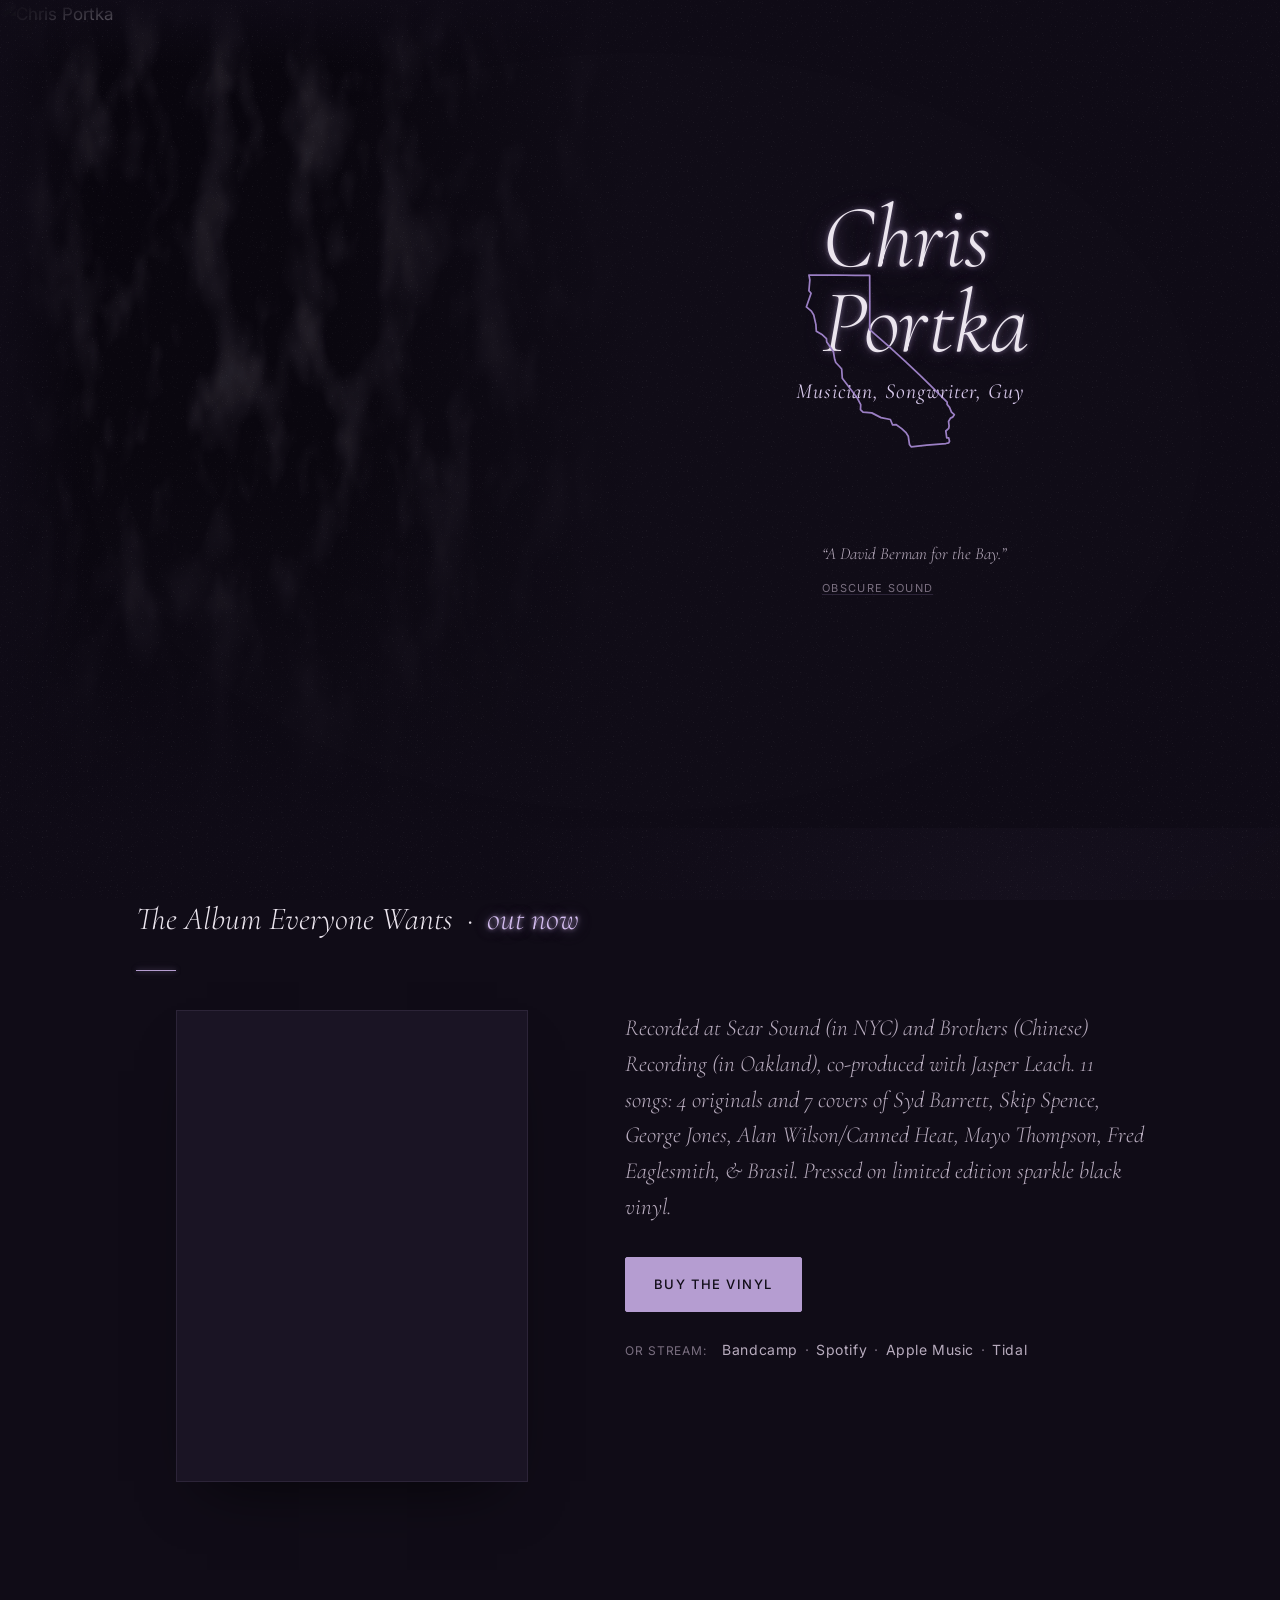
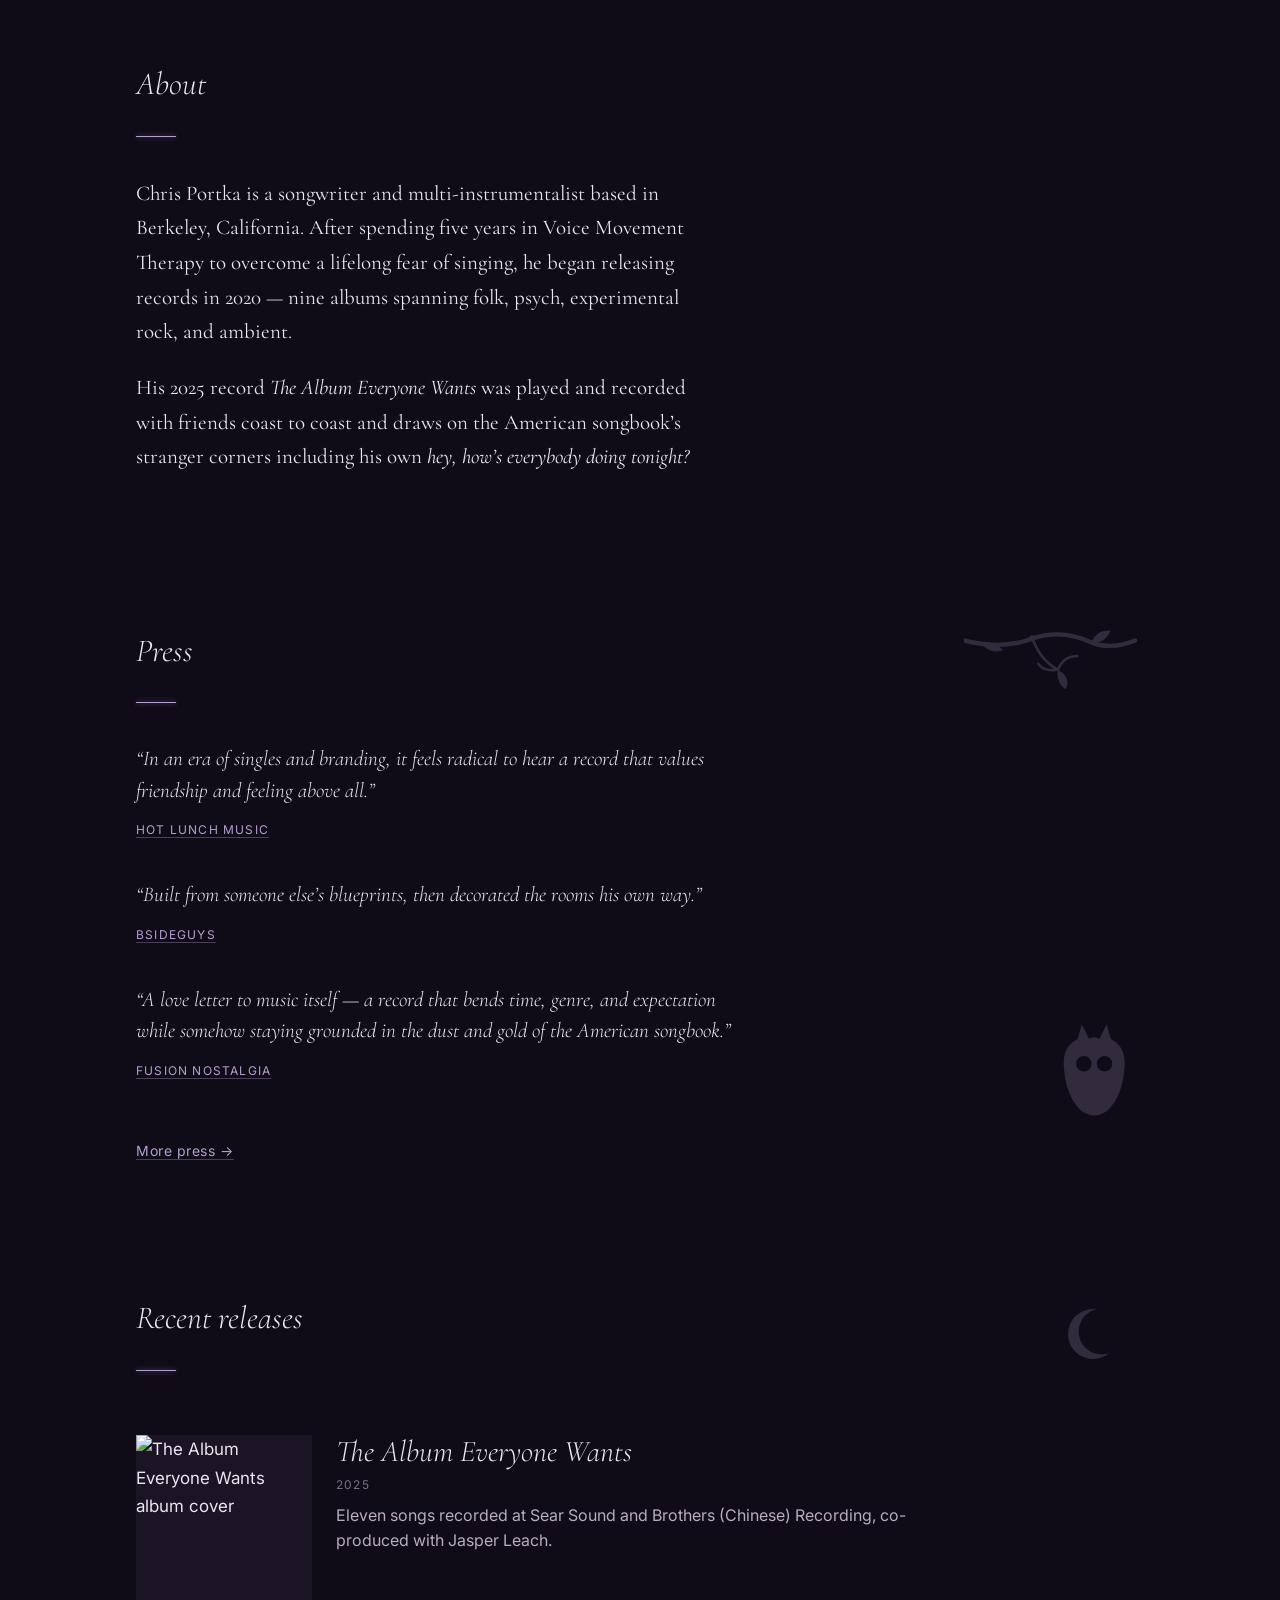
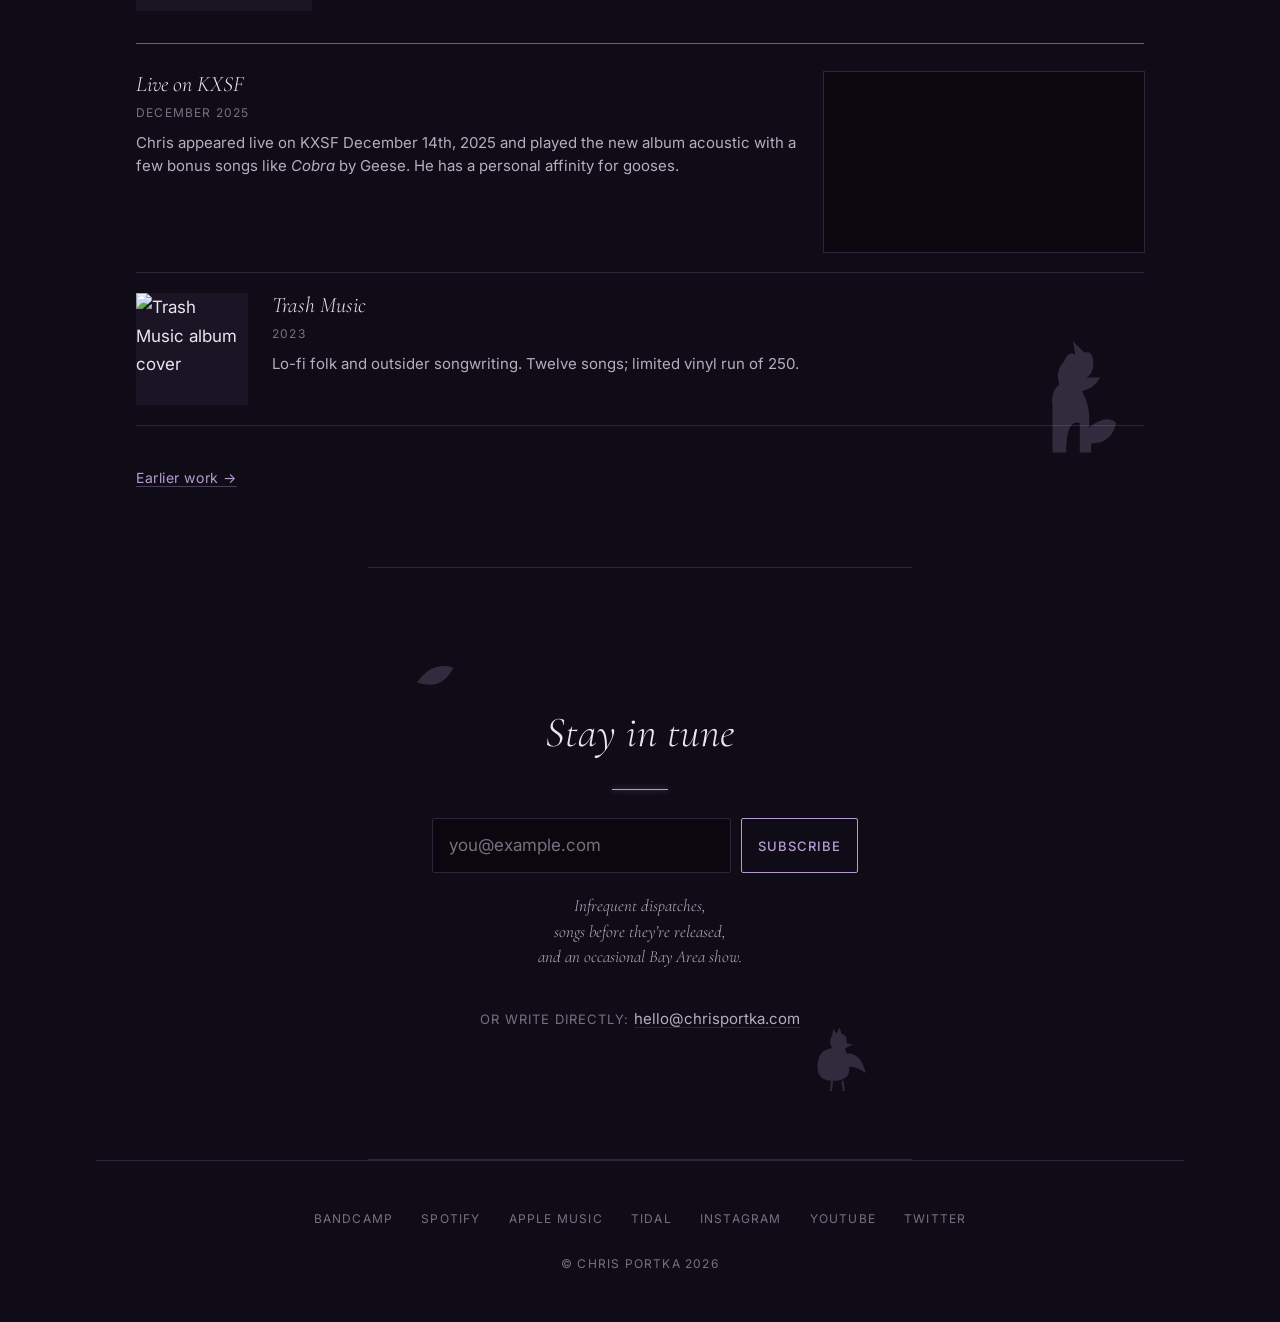
==== index.html @ eb604f5e "Tune the Lynch/lore touches (1.2.1) Per feedback: - Red Room wink recolored crimson -> purple/black " ====
<!doctype html>
<html lang="en">
<head>
  <meta charset="utf-8">
  <meta name="viewport" content="width=device-width, initial-scale=1">
  <title>Chris Portka — Bay Area songwriter</title>
  <meta name="description" content="Songs from Berkeley, California. New album The Album Everyone Wants out now on vinyl and streaming.">
  <meta name="theme-color" content="#100c17">
  <link rel="canonical" href="https://chrisportka.com/">

  <meta property="og:type" content="profile">
  <meta property="og:title" content="Chris Portka — Bay Area songwriter">
  <meta property="og:description" content="Songwriter and multi-instrumentalist based in Berkeley, California. Latest album: The Album Everyone Wants (2025).">
  <meta property="og:url" content="https://chrisportka.com/">
  <meta property="og:image" content="https://chrisportka.com/assets/og-image.jpg">
  <meta property="og:image:width" content="1200">
  <meta property="og:image:height" content="630">
  <meta property="og:image:alt" content="Portrait of Chris Portka">
  <meta property="og:site_name" content="Chris Portka">
  <meta property="profile:first_name" content="Chris">
  <meta property="profile:last_name" content="Portka">

  <meta name="twitter:card" content="summary_large_image">
  <meta name="twitter:title" content="Chris Portka — Bay Area songwriter">
  <meta name="twitter:description" content="Songwriter and multi-instrumentalist based in Berkeley, California. Latest album: The Album Everyone Wants (2025).">
  <meta name="twitter:image" content="https://chrisportka.com/assets/og-image.jpg">
  <meta name="twitter:image:alt" content="Portrait of Chris Portka">
  <meta name="twitter:site" content="@chrisportka">
  <meta name="twitter:creator" content="@chrisportka">

  <link rel="icon" type="image/svg+xml" href="/assets/favicon.svg">
  <link rel="icon" type="image/png" sizes="48x48" href="/favicon-48.png">
  <link rel="icon" type="image/png" sizes="192x192" href="/icon-192.png">
  <link rel="apple-touch-icon" sizes="180x180" href="/apple-touch-icon.png">
  <link rel="manifest" href="/site.webmanifest">

  <link rel="preconnect" href="https://fonts.googleapis.com">
  <link rel="preconnect" href="https://fonts.gstatic.com" crossorigin>
  <link href="https://fonts.googleapis.com/css2?family=Cormorant+Garamond:ital,wght@0,300;0,400;0,500;1,300;1,400;1,500&family=Inter:wght@400;500&display=swap" rel="stylesheet">

  <link rel="stylesheet" href="/assets/style.css">

  <script type="application/ld+json">
  {
    "@context": "https://schema.org",
    "@graph": [
      {
        "@type": ["Person", "MusicGroup"],
        "@id": "https://chrisportka.com/#person",
        "name": "Chris Portka",
        "url": "https://chrisportka.com",
        "image": "https://chrisportka.com/assets/portrait-hero.jpg",
        "description": "Bay Area songwriter and multi-instrumentalist. Folk, psych, experimental rock, and ambient.",
        "jobTitle": "Songwriter",
        "address": {
          "@type": "PostalAddress",
          "addressLocality": "Berkeley",
          "addressRegion": "CA",
          "addressCountry": "US"
        },
        "email": "hello@chrisportka.com",
        "sameAs": [
          "https://cportka.bandcamp.com",
          "https://open.spotify.com/artist/43at57fnGGql0yMxsOt9CS",
          "https://music.apple.com/us/artist/chris-portka/1528866398",
          "https://tidal.com/browse/artist/21030421",
          "https://www.instagram.com/chrisportka",
          "https://www.youtube.com/@chrisportka",
          "https://twitter.com/chrisportka"
        ],
        "genre": ["Folk", "Psychedelic Rock", "Experimental Rock", "Ambient"]
      },
      {
        "@type": "MusicAlbum",
        "@id": "https://chrisportka.com/releases/the-album-everyone-wants#album",
        "name": "The Album Everyone Wants",
        "url": "https://chrisportka.com/releases/the-album-everyone-wants",
        "image": "https://chrisportka.com/assets/albums/small-album-ew-cover.jpg",
        "byArtist": { "@id": "https://chrisportka.com/#person" },
        "datePublished": "2025-09-24",
        "numTracks": 11,
        "recordingLocation": ["Sear Sound, New York, NY", "Brothers (Chinese) Recording, Oakland, CA"],
        "producer": [
          { "@type": "Person", "name": "Chris Portka" },
          { "@type": "Person", "name": "Jasper Leach" }
        ],
        "albumProductionType": "https://schema.org/StudioAlbum",
        "albumReleaseType": "https://schema.org/AlbumRelease",
        "track": [
          {"@type":"MusicRecording","@id":"https://cportka.bandcamp.com/track/she-looks-so-good-tonight#track","name":"She Looks So Good Tonight","url":"https://cportka.bandcamp.com/track/she-looks-so-good-tonight","duration":"PT3M36S","byArtist":{"@id":"https://chrisportka.com/#person"},"inAlbum":{"@id":"https://chrisportka.com/releases/the-album-everyone-wants#album"},"position":1},
          {"@type":"MusicRecording","@id":"https://cportka.bandcamp.com/track/fun-in-the-summer#track","name":"Fun in the Summer","url":"https://cportka.bandcamp.com/track/fun-in-the-summer","duration":"PT3M01S","byArtist":{"@id":"https://chrisportka.com/#person"},"inAlbum":{"@id":"https://chrisportka.com/releases/the-album-everyone-wants#album"},"position":2},
          {"@type":"MusicRecording","@id":"https://cportka.bandcamp.com/track/it-is-obvious#track","name":"It Is Obvious","url":"https://cportka.bandcamp.com/track/it-is-obvious","duration":"PT2M42S","byArtist":{"@id":"https://chrisportka.com/#person"},"inAlbum":{"@id":"https://chrisportka.com/releases/the-album-everyone-wants#album"},"position":3,"creditedTo":{"@type":"Person","name":"Syd Barrett"}},
          {"@type":"MusicRecording","@id":"https://cportka.bandcamp.com/track/dear-betty-baby#track","name":"Dear Betty Baby","url":"https://cportka.bandcamp.com/track/dear-betty-baby","duration":"PT4M14S","byArtist":{"@id":"https://chrisportka.com/#person"},"inAlbum":{"@id":"https://chrisportka.com/releases/the-album-everyone-wants#album"},"position":4,"creditedTo":{"@type":"Person","name":"Mayo Thompson"}},
          {"@type":"MusicRecording","@id":"https://cportka.bandcamp.com/track/song-for-carol#track","name":"Song for Carol","url":"https://cportka.bandcamp.com/track/song-for-carol","duration":"PT2M34S","byArtist":{"@id":"https://chrisportka.com/#person"},"inAlbum":{"@id":"https://chrisportka.com/releases/the-album-everyone-wants#album"},"position":5},
          {"@type":"MusicRecording","@id":"https://cportka.bandcamp.com/track/poor-moon#track","name":"Poor Moon","url":"https://cportka.bandcamp.com/track/poor-moon","duration":"PT3M36S","byArtist":{"@id":"https://chrisportka.com/#person"},"inAlbum":{"@id":"https://chrisportka.com/releases/the-album-everyone-wants#album"},"position":6,"creditedTo":[{"@type":"Person","name":"Alan Wilson"},{"@type":"MusicGroup","name":"Canned Heat"}]},
          {"@type":"MusicRecording","@id":"https://cportka.bandcamp.com/track/trucker-speed#track","name":"Trucker Speed","url":"https://cportka.bandcamp.com/track/trucker-speed","duration":"PT3M46S","byArtist":{"@id":"https://chrisportka.com/#person"},"inAlbum":{"@id":"https://chrisportka.com/releases/the-album-everyone-wants#album"},"position":7,"creditedTo":{"@type":"Person","name":"Fred Eaglesmith"}},
          {"@type":"MusicRecording","@id":"https://cportka.bandcamp.com/track/broken-heart#track","name":"Broken Heart","url":"https://cportka.bandcamp.com/track/broken-heart","duration":"PT3M18S","byArtist":{"@id":"https://chrisportka.com/#person"},"inAlbum":{"@id":"https://chrisportka.com/releases/the-album-everyone-wants#album"},"position":8,"creditedTo":{"@type":"Person","name":"Skip Spence"}},
          {"@type":"MusicRecording","@id":"https://cportka.bandcamp.com/track/tennessee-whiskey#track","name":"Tennessee Whiskey","url":"https://cportka.bandcamp.com/track/tennessee-whiskey","duration":"PT3M54S","byArtist":{"@id":"https://chrisportka.com/#person"},"inAlbum":{"@id":"https://chrisportka.com/releases/the-album-everyone-wants#album"},"position":9,"creditedTo":{"@type":"Person","name":"George Jones"}},
          {"@type":"MusicRecording","@id":"https://cportka.bandcamp.com/track/the-observer#track","name":"The Observer","url":"https://cportka.bandcamp.com/track/the-observer","duration":"PT4M37S","byArtist":{"@id":"https://chrisportka.com/#person"},"inAlbum":{"@id":"https://chrisportka.com/releases/the-album-everyone-wants#album"},"position":10},
          {"@type":"MusicRecording","@id":"https://cportka.bandcamp.com/track/molly#track","name":"Molly","url":"https://cportka.bandcamp.com/track/molly","duration":"PT3M33S","byArtist":{"@id":"https://chrisportka.com/#person"},"inAlbum":{"@id":"https://chrisportka.com/releases/the-album-everyone-wants#album"},"position":11,"creditedTo":{"@type":"MusicGroup","name":"Brasil"}}
        ],
        "review": [
          {"@type":"Review","reviewBody":"Conjuring a sound fondly reminiscent of David Berman.","author":{"@type":"Organization","name":"Obscure Sound"},"url":"https://www.obscuresound.com/2025/09/chris-portka-the-album-everyone-wants/","datePublished":"2025-09"},
          {"@type":"Review","reviewBody":"Vocals that instantly bring to mind Robert Pollard.","author":{"@type":"Organization","name":"Loudness Blog"},"url":"https://www.loudnessblog.com/taew","datePublished":"2025"},
          {"@type":"Review","reviewBody":"In an era of singles and branding, it feels radical to hear a record that values friendship and feeling above all.","author":{"@type":"Organization","name":"Hot Lunch Music"},"url":"https://hotlunchmusic.com/2025/10/06/chris-portka-the-album-everyone-wants-is-raw-organic-authentic-music-with-a-great-mix/","datePublished":"2025-10-06"},
          {"@type":"Review","reviewBody":"Built from someone else's blueprints, then decorated the rooms his own way.","author":{"@type":"Organization","name":"bsideguys"},"url":"https://bsideguys.com/2025/10/03/album-review-chris-portka-the-album-everyone-wants/","datePublished":"2025-10-03"},
          {"@type":"Review","reviewBody":"A love letter to music itself — a record that bends time, genre, and expectation while somehow staying grounded in the dust and gold of the American songbook.","author":{"@type":"Organization","name":"Fusion Nostalgia"},"url":"https://fusionostalgia.com/chris-portka-crafts-a-timeless-twisted-classic-in-the-album-everyone-wants/","datePublished":"2025"},
          {"@type":"Review","reviewBody":"An album-manifesto, an album-question, an album-discovery.","author":{"@type":"Organization","name":"Indie Boulevard"},"url":"https://indieboulevard.com/2025/09/30/vinyl-mutation-and-memory-inside-chris-portkas-expansive-new-record/","datePublished":"2025-09-30"},
          {"@type":"Review","reviewBody":"A wildly original artist who blends ethereal glitch rock, alternative folk and avant-garde experimentation to create a sound unlike any other.","author":{"@type":"Organization","name":"Plastic Magazine"},"url":"https://plasticmag.co.uk/2025/09/chris-portka-releases-brand-new-vinyl-record/","datePublished":"2025-09"}
        ]
      },
      {
        "@type": "MusicAlbum",
        "@id": "https://chrisportka.com/releases/trash-music#album",
        "name": "Trash Music",
        "url": "https://chrisportka.com/releases/trash-music",
        "image": "https://chrisportka.com/assets/albums/small-trash-music-cover.jpg",
        "byArtist": { "@id": "https://chrisportka.com/#person" },
        "datePublished": "2023-07-27",
        "numTracks": 12,
        "genre": ["Lo-fi", "Folk", "Outsider"],
        "albumProductionType": "https://schema.org/StudioAlbum",
        "track": [
          {"@type":"MusicRecording","@id":"https://cportka.bandcamp.com/track/to-burn-him-up-is-it-too-much-to-bear#track","name":"to burn him up, is it too much to bear?","url":"https://cportka.bandcamp.com/track/to-burn-him-up-is-it-too-much-to-bear","duration":"PT1M55S","byArtist":{"@id":"https://chrisportka.com/#person"},"inAlbum":{"@id":"https://chrisportka.com/releases/trash-music#album"},"position":1},
          {"@type":"MusicRecording","@id":"https://cportka.bandcamp.com/track/wildlife#track","name":"wildlife","url":"https://cportka.bandcamp.com/track/wildlife","duration":"PT1M14S","byArtist":{"@id":"https://chrisportka.com/#person"},"inAlbum":{"@id":"https://chrisportka.com/releases/trash-music#album"},"position":2},
          {"@type":"MusicRecording","@id":"https://cportka.bandcamp.com/track/the-sky-is-blue-in-hell#track","name":"the sky is blue in hell","url":"https://cportka.bandcamp.com/track/the-sky-is-blue-in-hell","duration":"PT3M11S","byArtist":{"@id":"https://chrisportka.com/#person"},"inAlbum":{"@id":"https://chrisportka.com/releases/trash-music#album"},"position":3},
          {"@type":"MusicRecording","@id":"https://cportka.bandcamp.com/track/bojeum#track","name":"bojeum","url":"https://cportka.bandcamp.com/track/bojeum","duration":"PT2M46S","byArtist":{"@id":"https://chrisportka.com/#person"},"inAlbum":{"@id":"https://chrisportka.com/releases/trash-music#album"},"position":4},
          {"@type":"MusicRecording","@id":"https://cportka.bandcamp.com/track/life-is-the-anything-else#track","name":"life is the anything else","url":"https://cportka.bandcamp.com/track/life-is-the-anything-else","duration":"PT1M19S","byArtist":{"@id":"https://chrisportka.com/#person"},"inAlbum":{"@id":"https://chrisportka.com/releases/trash-music#album"},"position":5},
          {"@type":"MusicRecording","@id":"https://cportka.bandcamp.com/track/dream-factory#track","name":"dream factory","url":"https://cportka.bandcamp.com/track/dream-factory","duration":"PT6M02S","byArtist":{"@id":"https://chrisportka.com/#person"},"inAlbum":{"@id":"https://chrisportka.com/releases/trash-music#album"},"position":6},
          {"@type":"MusicRecording","@id":"https://cportka.bandcamp.com/track/women-are-hot#track","name":"women are hot","url":"https://cportka.bandcamp.com/track/women-are-hot","duration":"PT1M57S","byArtist":{"@id":"https://chrisportka.com/#person"},"inAlbum":{"@id":"https://chrisportka.com/releases/trash-music#album"},"position":7},
          {"@type":"MusicRecording","@id":"https://cportka.bandcamp.com/track/were-in-this-together#track","name":"we're in this together","url":"https://cportka.bandcamp.com/track/were-in-this-together","duration":"PT4M15S","byArtist":{"@id":"https://chrisportka.com/#person"},"inAlbum":{"@id":"https://chrisportka.com/releases/trash-music#album"},"position":8},
          {"@type":"MusicRecording","@id":"https://cportka.bandcamp.com/track/your-music-is-trash#track","name":"your music is trash","url":"https://cportka.bandcamp.com/track/your-music-is-trash","duration":"PT1M50S","byArtist":{"@id":"https://chrisportka.com/#person"},"inAlbum":{"@id":"https://chrisportka.com/releases/trash-music#album"},"position":9},
          {"@type":"MusicRecording","@id":"https://cportka.bandcamp.com/track/disco-trash-metal-reversal#track","name":"disco trash metal reversal","url":"https://cportka.bandcamp.com/track/disco-trash-metal-reversal","duration":"PT0M42S","byArtist":{"@id":"https://chrisportka.com/#person"},"inAlbum":{"@id":"https://chrisportka.com/releases/trash-music#album"},"position":10},
          {"@type":"MusicRecording","@id":"https://cportka.bandcamp.com/track/hold-my-hand#track","name":"hold my hand","url":"https://cportka.bandcamp.com/track/hold-my-hand","duration":"PT1M36S","byArtist":{"@id":"https://chrisportka.com/#person"},"inAlbum":{"@id":"https://chrisportka.com/releases/trash-music#album"},"position":11},
          {"@type":"MusicRecording","@id":"https://cportka.bandcamp.com/track/lets-go-play-today#track","name":"let's go play today","url":"https://cportka.bandcamp.com/track/lets-go-play-today","duration":"PT3M52S","byArtist":{"@id":"https://chrisportka.com/#person"},"inAlbum":{"@id":"https://chrisportka.com/releases/trash-music#album"},"position":12}
        ],
        "review": [
          {"@type":"Review","reviewBody":"A genuinely unique record — meditative, scary, funny, innovative and never self-serious.","author":{"@type":"Organization","name":"Loudness Blog"},"url":"https://www.loudnessblog.com/trashhhhhh-music","datePublished":"2023"}
        ]
      },
      {
        "@type": "WebSite",
        "@id": "https://chrisportka.com/#website",
        "url": "https://chrisportka.com",
        "name": "Chris Portka",
        "publisher": { "@id": "https://chrisportka.com/#person" }
      }
    ]
  }
  </script>
</head>
<body>

<!-- Lore silhouettes, defined once and referenced as faint side-hints in
     the section gutters below (see .lore-hint). -->
<svg class="lore-symbols" width="0" height="0" aria-hidden="true" focusable="false">
  <defs>
    <mask id="loreMoonMask"><rect x="0" y="0" width="100" height="100" fill="#fff"/><circle cx="64" cy="46" r="37" fill="#000"/></mask>
  </defs>
  <symbol id="lore-owl" viewBox="16 0 68 100">
    <path fill="currentColor" fill-rule="evenodd" d="M34 18 L38 4 L45 18 Q50 15 55 18 L62 4 L66 18 Q82 26 79 48 Q77 74 62 88 Q50 96 38 88 Q23 74 21 48 Q18 26 34 18 Z M32.5 42 a7.5 7.5 0 1 0 15 0 a7.5 7.5 0 1 0 -15 0 Z M52.5 42 a7.5 7.5 0 1 0 15 0 a7.5 7.5 0 1 0 -15 0 Z"/>
  </symbol>
  <symbol id="lore-moon" viewBox="10 8 82 84"><circle cx="50" cy="50" r="40" fill="currentColor" mask="url(#loreMoonMask)"/></symbol>
  <symbol id="lore-dog" viewBox="36 0 62 104">
    <path fill="currentColor" d="M40 100 L40 60 Q38 46 46 40 Q42 28 50 20 Q54 10 60 14 L58 2 L68 12 Q76 10 76 22 Q76 30 70 34 L82 34 Q76 44 66 46 Q74 60 72 78 Q88 66 96 74 Q92 92 74 92 L74 100 L64 100 L64 74 Q52 70 52 100 Z"/>
  </symbol>
  <symbol id="lore-chicken" viewBox="12 12 84 104">
    <path fill="currentColor" d="M40 26 L42 16 L47 24 L51 14 L55 24 Q64 26 62 38 L72 40 L60 46 L62 54 Q84 52 92 84 Q78 74 66 74 Q70 96 40 96 Q14 96 18 68 Q20 48 40 46 Q34 36 40 26 Z"/>
    <path stroke="currentColor" stroke-width="3" fill="none" d="M40 96 L38 112 M56 96 L58 112"/>
  </symbol>
  <symbol id="lore-branch" viewBox="0 0 180 78">
    <path stroke="currentColor" stroke-width="4.5" fill="none" stroke-linecap="round" d="M0 20 Q40 30 70 18 Q100 8 130 22 Q150 30 175 20"/>
    <path stroke="currentColor" stroke-width="2.6" fill="none" stroke-linecap="round" d="M70 18 Q78 40 96 50 M96 50 q-14 2 -20 -6 M96 50 q6 -14 20 -14"/>
    <circle cx="70" cy="18" r="3.2" fill="currentColor"/>
    <g fill="currentColor"><path d="M40 30 q-10 -12 -20 -4 q10 8 20 4 z"/><path d="M130 22 q6 -14 20 -12 q-6 14 -20 12 z"/><path d="M96 50 q-2 14 8 20 q6 -12 -8 -20 z"/></g>
  </symbol>
  <symbol id="lore-leaf" viewBox="0 0 36 26"><path fill="currentColor" d="M0 20 q14 -20 34 -14 q-10 22 -34 14 z"/></symbol>
</svg>

<main>

  <!-- ================= HERO ================= -->
  <section class="hero" aria-labelledby="name">
    <figure class="portrait">
      <img src="/assets/portrait-hero.jpg"
           alt="Chris Portka"
           width="2000" height="2000"
           fetchpriority="high">
      <div class="portrait-smoke" aria-hidden="true"></div>
    </figure>
    <header class="hero-text">
      <h1 id="name">Chris<br>Portka</h1>
      <div class="hero-cali" aria-hidden="false">
        <svg viewBox="0 0 360 280" xmlns="http://www.w3.org/2000/svg" role="img" aria-label="Musician, Songwriter, Guy">
          <defs>
            <clipPath id="caliClip">
              <polygon points="4.2,0.3 27.1,0.2 47.1,0.0 78.5,0.5 102.7,0.5 102.9,51.4 102.7,88.6 132.9,115.0 161.3,140.9 183.7,162.0 199.9,177.6 228.3,206.1 228.3,209.8 232.2,214.7 235.4,222.4 240.0,226.6 237.2,230.5 233.5,232.4 230.6,237.5 231.5,244.5 230.9,248.8 226.2,253.0 227.7,264.0 230.9,264.1 232.2,269.6 230.9,272.2 226.3,273.3 195.3,276.0 170.0,278.6 167.2,274.8 165.3,261.4 162.0,256.2 154.6,249.1 145.3,242.5 139.9,243.2 136.3,234.3 121.1,231.3 106.1,223.6 91.9,222.4 87.8,218.5 88.2,210.3 82.2,199.0 72.8,186.6 58.3,167.5 57.3,152.4 54.2,148.8 47.7,141.9 46.0,136.7 43.9,124.4 39.6,118.0 33.1,108.6 32.6,103.1 26.0,97.0 16.2,91.2 15.5,80.5 13.5,71.6 12.0,64.9 8.2,58.6 0.0,51.8 7.7,29.7 4.2,25.5 5.7,8.1"/>
            </clipPath>
            <linearGradient id="curtainFolds" x1="0" y1="0" x2="1" y2="0">
              <stop offset="0" stop-color="#0c0814"/><stop offset="0.09" stop-color="#4a3d6b"/>
              <stop offset="0.18" stop-color="#0a0712"/><stop offset="0.27" stop-color="#574876"/>
              <stop offset="0.36" stop-color="#0a0712"/><stop offset="0.45" stop-color="#6f5a8a"/>
              <stop offset="0.55" stop-color="#080610"/><stop offset="0.64" stop-color="#4a3d6b"/>
              <stop offset="0.73" stop-color="#0a0712"/><stop offset="0.82" stop-color="#574876"/>
              <stop offset="0.91" stop-color="#0a0712"/><stop offset="1" stop-color="#413368"/>
            </linearGradient>
          </defs>
          <g transform="translate(10, 0) scale(0.74)">
            <!-- Red Room wink: a B&W broadcast test pattern behind a wind-blown
                 crimson curtain, briefly revealed inside the state on hover -->
            <g class="redroom" clip-path="url(#caliClip)" aria-hidden="true">
              <g class="redroom-bars">
                <rect x="0"     y="0" width="34.3" height="280" fill="#f4f4f4"/>
                <rect x="34.3"  y="0" width="34.3" height="280" fill="#c9c9c9"/>
                <rect x="68.6"  y="0" width="34.3" height="280" fill="#9e9e9e"/>
                <rect x="102.9" y="0" width="34.3" height="280" fill="#737373"/>
                <rect x="137.1" y="0" width="34.3" height="280" fill="#4c4c4c"/>
                <rect x="171.4" y="0" width="34.3" height="280" fill="#282828"/>
                <rect x="205.7" y="0" width="40"   height="280" fill="#080808"/>
                <!-- horizontal broadcast strips (a bit more test-card detail) -->
                <rect x="-20" y="150" width="290" height="26" fill="#0a0a0a"/>
                <rect x="-20" y="176" width="290" height="14" fill="#b3b3b3"/>
                <rect x="-20" y="236" width="290" height="10" fill="#e8e8e8"/>
              </g>
              <rect class="redroom-curtain" x="-20" y="0" width="290" height="280" fill="url(#curtainFolds)" opacity="0.4"/>
            </g>
            <polygon
              class="cali-outline"
              points="4.2,0.3 27.1,0.2 47.1,0.0 78.5,0.5 102.7,0.5 102.9,51.4 102.7,88.6 132.9,115.0 161.3,140.9 183.7,162.0 199.9,177.6 228.3,206.1 228.3,209.8 232.2,214.7 235.4,222.4 240.0,226.6 237.2,230.5 233.5,232.4 230.6,237.5 231.5,244.5 230.9,248.8 226.2,253.0 227.7,264.0 230.9,264.1 232.2,269.6 230.9,272.2 226.3,273.3 195.3,276.0 170.0,278.6 167.2,274.8 165.3,261.4 162.0,256.2 154.6,249.1 145.3,242.5 139.9,243.2 136.3,234.3 121.1,231.3 106.1,223.6 91.9,222.4 87.8,218.5 88.2,210.3 82.2,199.0 72.8,186.6 58.3,167.5 57.3,152.4 54.2,148.8 47.7,141.9 46.0,136.7 43.9,124.4 39.6,118.0 33.1,108.6 32.6,103.1 26.0,97.0 16.2,91.2 15.5,80.5 13.5,71.6 12.0,64.9 8.2,58.6 0.0,51.8 7.7,29.7 4.2,25.5 5.7,8.1"
              fill="none"
              stroke="#9b7fc4"
              stroke-width="2.8"
              stroke-linejoin="round"
              stroke-linecap="round"
            />
            <!-- sparks that spray off the SE corner (open space) when the tube shorts -->
            <g class="cali-sparks" aria-hidden="true">
              <circle class="cali-spark cali-spark--1" cx="236" cy="224" r="5"/>
              <circle class="cali-spark cali-spark--2" cx="236" cy="224" r="3.6"/>
              <circle class="cali-spark cali-spark--3" cx="236" cy="224" r="2.8"/>
            </g>
          </g>
          <text x="135" y="148" text-anchor="middle"
            style="font-family: 'Cormorant Garamond', 'EB Garamond', Georgia, serif;
                   font-size: 26px;
                   font-weight: 400;
                   font-style: italic;
                   fill: #d8c9ec;
                   letter-spacing: 1.2px;">
            Musician, Songwriter, Guy
          </text>
        </svg>
      </div>
      <blockquote class="hero-quote">
        <p>&ldquo;A David Berman for the Bay.&rdquo;</p>
        <cite><a href="#press">Obscure Sound</a></cite>
      </blockquote>
    </header>
  </section>

  <!-- ================= CURRENT RELEASE ================= -->
  <section id="release" class="release" aria-labelledby="release-heading">
    <h2 id="release-heading" class="section-heading">The Album Everyone Wants &nbsp;&middot;&nbsp; <span class="neon-outnow">out now<span class="sign-spark sign-spark--1" aria-hidden="true"></span><span class="sign-spark sign-spark--2" aria-hidden="true"></span><span class="sign-spark sign-spark--3" aria-hidden="true"></span><span class="sign-spark sign-spark--4" aria-hidden="true"></span><span class="sign-spark sign-spark--5" aria-hidden="true"></span></span></h2>

    <div class="release-grid">
      <figure class="album-cover">
        <iframe
          title="The Album Everyone Wants on Bandcamp"
          src="https://bandcamp.com/EmbeddedPlayer/album=3141064362/size=large/bgcol=100c17/linkcol=b59dd1/tracklist=false/transparent=true/"
          seamless
          loading="lazy">
          <a href="https://cportka.bandcamp.com/album/the-album-everyone-wants">The Album Everyone Wants by chris portka</a>
        </iframe>
      </figure>

      <div class="release-text">
        <p class="lede">Recorded at Sear Sound (in NYC) and Brothers (Chinese) Recording (in Oakland), co-produced with Jasper Leach. 11 songs: 4 originals and 7 covers of Syd Barrett, Skip Spence, George Jones, Alan Wilson/Canned Heat, Mayo Thompson, Fred Eaglesmith, &amp; Brasil. Pressed on limited edition sparkle black vinyl.</p>

        <p class="vinyl-cta">
          <a href="https://www.seekcollective.com/products/vinyl-the-album-everyone-wants" class="button-primary">Buy the vinyl</a>
        </p>

        <p class="stream-row" aria-label="Or stream the album">
          <span class="stream-label">Or stream:</span>
          <a href="https://cportka.bandcamp.com/album/the-album-everyone-wants">Bandcamp</a>
          <span aria-hidden="true">&middot;</span>
          <a href="https://open.spotify.com/artist/43at57fnGGql0yMxsOt9CS">Spotify</a>
          <span aria-hidden="true">&middot;</span>
          <a href="https://music.apple.com/us/artist/chris-portka/1528866398">Apple Music</a>
          <span aria-hidden="true">&middot;</span>
          <a href="https://tidal.com/browse/artist/21030421">Tidal</a>
        </p>
      </div>
    </div>
  </section>

  <!-- ================= BIO ================= -->
  <section id="bio" class="bio" aria-labelledby="bio-heading">
    <h2 id="bio-heading" class="section-heading">About</h2>
    <p>Chris Portka is a songwriter and multi-instrumentalist based in Berkeley, California. After spending five years in Voice Movement Therapy to overcome a lifelong fear of singing, he began releasing records in 2020 &mdash; nine albums spanning folk, psych, experimental rock, and ambient.</p>
    <p>His 2025 record <em>The Album Everyone Wants</em> was played and recorded with friends coast to coast and draws on the American songbook&rsquo;s stranger corners including his own <em>hey, how&rsquo;s everybody doing tonight?</em></p>
  </section>

  <!-- ================= PRESS (curated quotes, link to /press) ================= -->
  <section id="press" class="home-press" aria-labelledby="press-heading">
    <svg class="lore-hint lore-hint--branch" aria-hidden="true"><use href="#lore-branch"/></svg>
    <svg class="lore-hint lore-hint--owl" aria-hidden="true"><use href="#lore-owl"/></svg>
    <h2 id="press-heading" class="section-heading">Press</h2>

    <ol class="press-quotes">
      <li>
        <blockquote>
          <p>&ldquo;In an era of singles and branding, it feels radical to hear a record that values friendship and feeling above all.&rdquo;</p>
          <cite><a href="https://hotlunchmusic.com/2025/10/06/chris-portka-the-album-everyone-wants-is-raw-organic-authentic-music-with-a-great-mix/" target="_blank" rel="noopener">Hot Lunch Music</a></cite>
        </blockquote>
      </li>
      <li>
        <blockquote>
          <p>&ldquo;Built from someone else&rsquo;s blueprints, then decorated the rooms his own way.&rdquo;</p>
          <cite><a href="https://bsideguys.com/2025/10/03/album-review-chris-portka-the-album-everyone-wants/" target="_blank" rel="noopener">bsideguys</a></cite>
        </blockquote>
      </li>
      <li>
        <blockquote>
          <p>&ldquo;A love letter to music itself &mdash; a record that bends time, genre, and expectation while somehow staying grounded in the dust and gold of the American songbook.&rdquo;</p>
          <cite><a href="https://fusionostalgia.com/chris-portka-crafts-a-timeless-twisted-classic-in-the-album-everyone-wants/" target="_blank" rel="noopener">Fusion Nostalgia</a></cite>
        </blockquote>
      </li>
    </ol>

    <p class="press-more"><a href="/press" class="arrow-link">More press &rarr;</a></p>
  </section>

  <!-- ================= DISCOGRAPHY (recent — full archive on /earlier-work) ================= -->
  <section id="discography" class="discography" aria-labelledby="disco-heading">
    <svg class="lore-hint lore-hint--moon" aria-hidden="true"><use href="#lore-moon"/></svg>
    <svg class="lore-hint lore-hint--dog" aria-hidden="true"><use href="#lore-dog"/></svg>
    <h2 id="disco-heading" class="section-heading">Recent releases</h2>

    <ol class="releases">
      <li class="release-item release-item--featured">
        <a href="/releases/the-album-everyone-wants">
          <img src="/assets/albums/small-album-ew-cover.jpg" alt="The Album Everyone Wants album cover" width="800" height="800" loading="lazy">
          <div class="release-meta">
            <h3>The Album Everyone Wants</h3>
            <p class="year">2025</p>
            <p class="note">Eleven songs recorded at Sear Sound and Brothers (Chinese) Recording, co-produced with Jasper Leach.</p>
          </div>
        </a>
      </li>

      <li class="release-item release-item--video">
        <a href="https://youtu.be/mVOGIrDj5ts" target="_blank" rel="noopener">
          <div class="release-meta">
            <h3>Live on KXSF</h3>
            <p class="year">December 2025</p>
            <p class="note">Chris appeared live on KXSF December 14th, 2025 and played the new album acoustic with a few bonus songs like <em>Cobra</em> by Geese. He has a personal affinity for gooses.</p>
          </div>
          <div class="video-thumb">
            <iframe src="https://www.youtube-nocookie.com/embed/mVOGIrDj5ts"
                    title="Chris Portka — Live on KXSF"
                    allow="accelerometer; clipboard-write; encrypted-media; gyroscope; picture-in-picture; web-share"
                    allowfullscreen
                    loading="lazy"></iframe>
          </div>
        </a>
      </li>

      <li class="release-item">
        <a href="/releases/trash-music">
          <img src="/assets/albums/small-trash-music-cover.jpg" alt="Trash Music album cover" width="800" height="800" loading="lazy">
          <div class="release-meta">
            <h3>Trash Music</h3>
            <p class="year">2023</p>
            <p class="note">Lo-fi folk and outsider songwriting. Twelve songs; limited vinyl run of 250.</p>
          </div>
        </a>
      </li>
    </ol>

    <p class="full-disco">
      <a href="/earlier-work" class="arrow-link">Earlier work &rarr;</a>
    </p>
  </section>

  <!-- ================= MAILING LIST (Stay in tune — promoted) ================= -->
  <section id="stay" class="outro outro--prominent" aria-labelledby="stay-heading">
    <svg class="lore-hint lore-hint--chicken" aria-hidden="true"><use href="#lore-chicken"/></svg>
    <svg class="lore-hint lore-hint--leaf" aria-hidden="true"><use href="#lore-leaf"/></svg>
    <h2 id="stay-heading" class="section-heading section-heading--lg">Stay in tune</h2>

    <!--
      Subscriptions post to a Google Form, which drops the email into a
      linked Google Sheet. To re-wire to a different form later, run:

        ./scripts/wire-google-form.sh <viewform URL or entry.NNNNN>
    -->
    <form
      id="subscribe-form"
      action="https://docs.google.com/forms/d/e/1FAIpQLSekASuiQlaQbViFl5JQ0wZsY4YdR8EMfCF3rnSwQurMrU7T4Q/formResponse"
      method="POST"
      target="subscribe_sink"
      class="subscribe subscribe--prominent">
      <label for="email" class="visually-hidden">Email address</label>
      <input type="email" name="entry.2065888469" id="email" placeholder="you@example.com" autocomplete="email" required>
      <button type="submit" class="button-primary">Subscribe</button>
    </form>
    <iframe name="subscribe_sink" id="subscribe_sink" title="Submit sink" aria-hidden="true" tabindex="-1"></iframe>

    <p class="outro-note">Infrequent dispatches,<br>songs before they&rsquo;re released,<br>and an occasional Bay Area show.</p>

    <p class="outro-direct outro-direct--spaced">
      Or write directly: <a href="mailto:hello@chrisportka.com">hello@chrisportka.com</a>
    </p>
  </section>

</main>

<footer class="site-footer">
  <nav class="footer-links" aria-label="Elsewhere">
    <a href="https://cportka.bandcamp.com">Bandcamp</a>
    <a href="https://open.spotify.com/artist/43at57fnGGql0yMxsOt9CS">Spotify</a>
    <a href="https://music.apple.com/us/artist/chris-portka/1528866398">Apple Music</a>
    <a href="https://tidal.com/browse/artist/21030421">Tidal</a>
    <a href="https://www.instagram.com/chrisportka">Instagram</a>
    <a href="https://www.youtube.com/@chrisportka">YouTube</a>
    <a href="https://twitter.com/chrisportka">Twitter</a>
  </nav>
  <p class="copy">&copy; Chris Portka <span id="year">2026</span></p>
</footer>

<script>
  document.getElementById('year').textContent = new Date().getFullYear();

  // Google Form submission flow:
  //   1. user submits → form POSTs to the hidden iframe (no page nav)
  //   2. iframe loads the Google confirmation page → load event fires
  //   3. we swap the form for a thank-you card, in place
  // The first `load` event fires when the iframe is created empty, so
  // we gate the swap on `submitted` to ignore that initial pass.
  (function() {
    var form = document.getElementById('subscribe-form');
    var sink = document.getElementById('subscribe_sink');
    var outro = document.getElementById('stay');
    if (!form || !sink || !outro) return;
    var submitted = false;
    form.addEventListener('submit', function() { submitted = true; });
    sink.addEventListener('load', function() {
      if (!submitted) return;
      outro.innerHTML =
        '<h2 class="section-heading section-heading--lg">Thank you.</h2>' +
        '<p class="outro-note">You&rsquo;re on the list. Next dispatch will be infrequent as promised &amp; per our agreement.</p>' +
        '<p class="outro-direct">If you must: <a href="mailto:hello@chrisportka.com">hello@chrisportka.com</a></p>';
    });
  })();
</script>

</body>
</html>
---- assets/style.css ----
/* =========================================================================
   chrisportka.com — dark, smokey, lavender.
   Cormorant Garamond italic for headlines. Inter for body. One accent.
   ========================================================================= */

:root {
  --bg: #100c17;
  --bg-raised: #1a1424;
  --bg-deep: #0a070f;
  --ink: #ebe5ee;
  --ink-soft: #b8acbe;
  --ink-muted: #7a6f80;
  --accent: #b59dd1;
  --accent-bright: #d4bdf0;
  --accent-deep: #6f5a8a;
  --rule: #2c2438;

  --serif: "Cormorant Garamond", "EB Garamond", Georgia, "Times New Roman", serif;
  --sans: "Inter", -apple-system, BlinkMacSystemFont, "Segoe UI", Helvetica, Arial, sans-serif;

  --measure: 36rem;
  --wide: 68rem;
  --gutter: clamp(1.25rem, 4vw, 2.5rem);
}

/* ---------- Reset ---------- */
*, *::before, *::after { box-sizing: border-box; }
html {
  -webkit-text-size-adjust: 100%;
  font-optical-sizing: auto;
  background: var(--bg);
}
body {
  margin: 0;
  color: var(--ink);
  font-family: var(--sans);
  font-size: clamp(1rem, 0.95rem + 0.3vw, 1.0625rem);
  line-height: 1.7;
  font-weight: 400;
  -webkit-font-smoothing: antialiased;
  -moz-osx-font-smoothing: grayscale;
  background:
    radial-gradient(ellipse 90% 50% at 50% 0%, rgba(181, 157, 209, 0.08) 0%, transparent 60%),
    radial-gradient(ellipse 60% 40% at 80% 100%, rgba(111, 90, 138, 0.06) 0%, transparent 70%),
    var(--bg);
  background-attachment: fixed;
  min-height: 100vh;
}
/* Film grain — a whisper of 35mm noir texture over everything. Sparse
   light specks (baked into the noise's alpha) drift on a slow shuffle,
   so it reads as living grain without washing out the dark palette. No
   blend mode (keeps it iOS-safe); kept very faint on purpose. */
body::after {
  content: "";
  position: fixed;
  inset: 0;
  z-index: 60;
  pointer-events: none;
  opacity: 0.5;
  background-image: url("data:image/svg+xml,<svg xmlns='http://www.w3.org/2000/svg' width='150' height='150'><filter id='g'><feTurbulence type='fractalNoise' baseFrequency='0.8' numOctaves='2' stitchTiles='stitch' result='n'/><feColorMatrix in='n' type='matrix' values='0 0 0 0 1 0 0 0 0 1 0 0 0 0 1 0 0 0 0.55 -0.36'/></filter><rect width='150' height='150' filter='url(%23g)'/></svg>");
  background-size: 150px 150px;
  animation: film-grain 1.1s steps(3) infinite;
}
@keyframes film-grain {
  0%   { background-position: 0 0; }
  33%  { background-position: -38px 26px; }
  66%  { background-position: 22px -32px; }
  100% { background-position: 0 0; }
}
/* The Roadhouse hum — the room breathing. A soft dark vignette that
   swells and eases at the page edges on a slow cycle, punctuated by a
   couple of quick electrical buzz-flickers (a struggling ballast). The
   center stays clear so content is untouched; motion-gated below. */
body::before {
  content: "";
  position: fixed;
  inset: 0;
  z-index: 55;
  pointer-events: none;
  background: radial-gradient(ellipse 125% 120% at 50% 48%, transparent 34%, #05030a 100%);
  opacity: 0.12;
  animation: roadhouse-hum 9s ease-in-out infinite;
}
@keyframes roadhouse-hum {
  0%   { opacity: 0.12; }
  22%  { opacity: 0.44; }
  25%  { opacity: 0.20; }   /* buzz flicker */
  28%  { opacity: 0.46; }
  46%  { opacity: 0.10; }
  60%  { opacity: 0.5; }    /* deepest breath */
  62%  { opacity: 0.24; }   /* second flicker */
  64%  { opacity: 0.47; }
  82%  { opacity: 0.09; }
  100% { opacity: 0.12; }
}
img { max-width: 100%; height: auto; display: block; }
a {
  color: var(--accent);
  text-decoration: underline;
  text-underline-offset: 0.22em;
  text-decoration-thickness: 1px;
  text-decoration-color: rgba(181, 157, 209, 0.35);
  transition: color 200ms ease, text-decoration-color 200ms ease;
}
a:hover {
  color: var(--accent-bright);
  text-decoration-color: var(--accent-bright);
}
h1, h2, h3 {
  font-family: var(--serif);
  color: var(--ink);
  font-weight: 300;
  letter-spacing: 0;
}
p { margin: 0 0 1em; }

.visually-hidden {
  position: absolute; width: 1px; height: 1px; padding: 0; overflow: hidden;
  clip: rect(0 0 0 0); white-space: nowrap; border: 0;
}

/* ---------- Layout rhythm ---------- */
main { display: block; }
section {
  padding: clamp(2rem, 5vw, 4rem) var(--gutter);
  max-width: var(--wide);
  margin: 0 auto;
}
.section-heading {
  font-family: var(--serif);
  font-size: clamp(1.5rem, 1.1rem + 1.4vw, 2rem);
  margin: 0 0 2.5rem;
  font-style: italic;
  font-weight: 300;
  color: var(--ink);
  letter-spacing: 0;
}
.section-heading::after {
  content: "";
  display: block;
  width: 2.5rem;
  height: 1px;
  background: var(--accent);
  box-shadow: 0 0 5px rgba(181, 157, 209, 0.5), 0 0 10px rgba(181, 157, 209, 0.28);
  margin-top: 1.5rem;
  /* the accent rule reads as a small lit neon bar, with a slow, rare
     flicker so the neon motif carries quietly down the page */
  animation: rule-neon 9s ease-in-out infinite;
}
@keyframes rule-neon {
  0%, 62%, 68%, 100% {
    background: var(--accent);
    box-shadow: 0 0 5px rgba(181, 157, 209, 0.5), 0 0 10px rgba(181, 157, 209, 0.28);
  }
  64% { background: var(--accent-deep); box-shadow: 0 0 2px rgba(181, 157, 209, 0.2); }
  66% { background: var(--accent-bright); box-shadow: 0 0 6px rgba(212, 189, 240, 0.6), 0 0 13px rgba(181, 157, 209, 0.35); }
}

/* ---------- Hero ---------- */
.hero {
  max-width: none;
  padding: 0;
  margin: 0;
  display: grid;
  grid-template-columns: 1fr;
  /* Solid, uniform background across the whole hero so the two desktop
     columns match. Without this the text column shows the body's lavender
     radial glow (slightly lighter than the portrait's fade-to-bg edge),
     which reads as a vertical seam where the columns meet. The portrait
     fades to this same var(--bg), so the photo now dissolves seamlessly
     into the column beside it. */
  background: var(--bg);
}
.portrait {
  margin: 0;
  position: relative;
  background: var(--bg-deep);
  aspect-ratio: 1 / 1;
  overflow: hidden;
}
.portrait img {
  width: 100%;
  height: 100%;
  object-fit: cover;
  object-position: center center;
}
/* Vignette every edge of the portrait into the page background so the
   photo dissolves to black on all four sides instead of ending on hard
   rectangular edges. Two stacked gradients: one fades left+right, the
   other top+bottom; painted on top of the img and the smoke (::after is
   the last child) so both fade together. Bottom fades hardest since the
   name section sits directly below. */
.portrait::after {
  content: "";
  position: absolute;
  inset: 0;
  pointer-events: none;
  background:
    linear-gradient(to right,  var(--bg) 0%, transparent 14%, transparent 86%, var(--bg) 100%),
    linear-gradient(to bottom, var(--bg) 0%, transparent 8%,  transparent 68%, var(--bg) 100%);
}
/* Smoke wafting over the portrait. Real wisps come from SVG fractal
   noise (feTurbulence), not gradients — gradients only ever read as a
   glow. Two tiled noise layers drift upward at different speeds
   (parallax) via background-position, which loops seamlessly because the
   tiles are stitched. A radial mask fades the whole layer out before any
   edge, so the smoke dissipates instead of ending on a hard rectangle.
   The wisps are light lavender on a dark photo, so plain alpha reads the
   same as a lighten blend would — and we deliberately avoid
   `mix-blend-mode` here because iOS Safari mis-composites blend + mask
   together into a colored (red) band at the mask edge. Kept faint on
   purpose. */
.portrait-smoke {
  position: absolute;
  inset: 0;
  pointer-events: none;
  overflow: hidden;
  isolation: isolate;
  -webkit-mask-image: radial-gradient(135% 115% at 50% 30%, #000 30%, rgba(0,0,0,0.35) 60%, transparent 88%);
          mask-image: radial-gradient(135% 115% at 50% 30%, #000 30%, rgba(0,0,0,0.35) 60%, transparent 88%);
}
.portrait-smoke::before,
.portrait-smoke::after {
  content: "";
  position: absolute;
  inset: -20%;
  background-repeat: repeat;
  will-change: background-position;
}
.portrait-smoke::before {
  background-image: url("data:image/svg+xml,<svg xmlns='http://www.w3.org/2000/svg' width='600' height='600'><filter id='s' filterUnits='userSpaceOnUse' x='0' y='0' width='600' height='600'><feTurbulence type='fractalNoise' baseFrequency='0.022 0.008' numOctaves='4' seed='4' stitchTiles='stitch' result='n'/><feColorMatrix in='n' type='matrix' values='0 0 0 0 0.84 0 0 0 0 0.75 0 0 0 0 0.92 0 0 0 1.3 -0.62'/></filter><rect width='600' height='600' filter='url(%23s)'/></svg>");
  background-size: 600px 600px;
  opacity: 0.20;
  filter: blur(2.5px);
  animation: smoke-a 34s linear infinite;
}
.portrait-smoke::after {
  background-image: url("data:image/svg+xml,<svg xmlns='http://www.w3.org/2000/svg' width='520' height='520'><filter id='s' filterUnits='userSpaceOnUse' x='0' y='0' width='520' height='520'><feTurbulence type='fractalNoise' baseFrequency='0.032 0.013' numOctaves='3' seed='29' stitchTiles='stitch' result='n'/><feColorMatrix in='n' type='matrix' values='0 0 0 0 0.88 0 0 0 0 0.80 0 0 0 0 0.94 0 0 0 1.2 -0.66'/></filter><rect width='520' height='520' filter='url(%23s)'/></svg>");
  background-size: 520px 520px;
  opacity: 0.14;
  filter: blur(1.5px);
  animation: smoke-b 52s linear infinite;
}
/* upward drift; the X offset adds a slow lateral sway. Seamless because
   the noise tiles, so the loop never shows a seam. */
@keyframes smoke-a {
  from { background-position: 0 0; }
  to   { background-position: -120px -600px; }
}
@keyframes smoke-b {
  from { background-position: 0 0; }
  to   { background-position: 90px -520px; }
}
/* Lore side-hints — faint silhouettes tucked into the section gutters
   around the site (referenced from the <symbol> defs near <body>). About
   20% opacity, with a slow tiny sway so they read as off-to-the-side
   hints rather than features. The side-whitespace ones hide on narrow
   screens where there's no gutter to hold them. */
.lore-symbols { position: absolute; width: 0; height: 0; overflow: hidden; }
#press, #discography, #stay { position: relative; }
.lore-hint {
  position: absolute;
  display: block;
  height: auto;
  color: #b9a6d6;
  opacity: 0.2;
  pointer-events: none;
  z-index: 0;
  overflow: visible;
  animation: lore-sway 15s ease-in-out infinite;
}
@keyframes lore-sway {
  0%, 100% { transform: translateY(0) rotate(0deg); opacity: 0.2; }
  50% { transform: translateY(-5px) rotate(-1.2deg); opacity: 0.12; }
}
.lore-hint--branch  { top: 1.5rem;    right: 4%; width: 11rem;  animation-delay: -2s; }
.lore-hint--owl     { bottom: 12%;    right: 5%; width: 4.4rem; animation-delay: -7s; }
.lore-hint--moon    { top: 2rem;      right: 6%; width: 3.2rem; animation-delay: -4s; }
.lore-hint--dog     { bottom: 10%;    right: 6%; width: 4.4rem; animation-delay: -11s; }
.lore-hint--chicken { bottom: 1.5rem; right: 8%; width: 3.4rem; animation-delay: -9s; }
.lore-hint--leaf    { top: 2rem;      left: 9%;  width: 2.4rem; animation-delay: -5s; }
@media (max-width: 800px) {
  .lore-hint--branch, .lore-hint--owl,
  .lore-hint--moon, .lore-hint--dog { display: none; }
}
.hero-text {
  padding: clamp(2rem, 6vw, 4rem) var(--gutter) clamp(3rem, 8vw, 5rem);
  text-align: center;
  max-width: var(--measure);
  margin: 0 auto;
}
h1#name {
  font-family: var(--serif);
  font-style: italic;
  font-weight: 300;
  font-size: clamp(3.5rem, 7vw + 1rem, 7rem);
  line-height: 0.95;
  margin: 0 0 1.25rem;
  letter-spacing: -0.005em;
  color: var(--ink);
  /* Neon-sign glow: a near-white tube with a lavender halo. The core
     stays legible; the halo does the neon work. A slow, mostly-steady
     flicker keeps it alive without buzzing. */
  text-shadow:
    0 0 5px rgba(212, 189, 240, 0.45),
    0 0 16px rgba(181, 157, 209, 0.30),
    0 0 34px rgba(181, 157, 209, 0.18);
  animation: name-neon 11s ease-in-out infinite;
}
@keyframes name-neon {
  0%, 43%, 47%, 78%, 100% {
    opacity: 1;
    text-shadow:
      0 0 5px rgba(212, 189, 240, 0.45),
      0 0 16px rgba(181, 157, 209, 0.30),
      0 0 34px rgba(181, 157, 209, 0.18);
  }
  45% {   /* one soft dip, like current settling in the tube */
    opacity: 0.9;
    text-shadow:
      0 0 3px rgba(212, 189, 240, 0.30),
      0 0 9px rgba(181, 157, 209, 0.18);
  }
  79.5% { opacity: 0.94;
    text-shadow:
      0 0 4px rgba(212, 189, 240, 0.35),
      0 0 12px rgba(181, 157, 209, 0.22); }
}
.tagline {
  font-family: var(--serif);
  font-style: italic;
  font-weight: 300;
  font-size: clamp(1.25rem, 0.95rem + 0.85vw, 1.625rem);
  color: var(--ink-soft);
  margin: 0 0 1.5rem;
  letter-spacing: 0.005em;
}
/* "out now" as a small lavender neon sign beside the album title. Lit
   accent glow with a couple of quick buzzes per cycle. */
.neon-outnow {
  position: relative;
  color: var(--accent-bright);
  text-shadow:
    0 0 4px rgba(212, 189, 240, 0.75),
    0 0 11px rgba(181, 157, 209, 0.5),
    0 0 22px rgba(181, 157, 209, 0.3);
  animation: neon-outnow 6.5s ease-in-out infinite;
}
@keyframes neon-outnow {
  0%, 46%, 52%, 74%, 82%, 100% { opacity: 1; }
  48% { opacity: 0.5; }   /* buzz one */
  50% { opacity: 0.85; }
  77% { opacity: 0.35; }  /* buzz two, a touch harder */
  79% { opacity: 0.9; }
  80% { opacity: 0.55; }
}
/* Sparks that occasionally burst off the top-right of the "out now" sign,
   in sync with its second, harder buzz (~77% of the 6.5s cycle). */
.sign-spark {
  position: absolute;
  top: 0.02em;
  right: -0.04em;
  width: 0.24em;
  height: 0.24em;
  border-radius: 50%;
  background: #f8f1ff;
  box-shadow: 0 0 5px rgba(244, 236, 255, 1), 0 0 11px rgba(181, 157, 209, 0.85);
  opacity: 0;
  pointer-events: none;
  animation: sign-spark-1 6.5s ease-out infinite;
}
.sign-spark--2 { animation-name: sign-spark-2; }
.sign-spark--3 { animation-name: sign-spark-3; }
.sign-spark--4 { animation-name: sign-spark-4; width: 0.18em; height: 0.18em; }
.sign-spark--5 { animation-name: sign-spark-5; width: 0.16em; height: 0.16em; }
@keyframes sign-spark-1 {
  0%, 76% { opacity: 0; transform: translate(0,0) scale(0.5); }
  77.5% { opacity: 1; transform: translate(0,0) scale(1.1); }
  86% { opacity: 0; transform: translate(1.1em,-1.15em) scale(0.2); }
  100% { opacity: 0; transform: translate(0,0) scale(0.5); }
}
@keyframes sign-spark-2 {
  0%, 76% { opacity: 0; transform: translate(0,0) scale(0.4); }
  78% { opacity: 1; transform: translate(0,0) scale(1); }
  87% { opacity: 0; transform: translate(1.5em,-0.55em) scale(0.2); }
  100% { opacity: 0; transform: translate(0,0) scale(0.4); }
}
@keyframes sign-spark-3 {
  0%, 76% { opacity: 0; transform: translate(0,0) scale(0.4); }
  78.5% { opacity: 0.95; transform: translate(0,0) scale(0.9); }
  88% { opacity: 0; transform: translate(0.55em,-1.5em) scale(0.2); }
  100% { opacity: 0; transform: translate(0,0) scale(0.4); }
}
@keyframes sign-spark-4 {
  0%, 76% { opacity: 0; transform: translate(0,0) scale(0.4); }
  79% { opacity: 0.9; transform: translate(0,0) scale(0.85); }
  89% { opacity: 0; transform: translate(1.7em,-1.05em) scale(0.15); }
  100% { opacity: 0; transform: translate(0,0) scale(0.4); }
}
@keyframes sign-spark-5 {
  0%, 76% { opacity: 0; transform: translate(0,0) scale(0.3); }
  80% { opacity: 0.85; transform: translate(0,0) scale(0.8); }
  90% { opacity: 0; transform: translate(0.2em,-1.7em) scale(0.15); }
  100% { opacity: 0; transform: translate(0,0) scale(0.3); }
}
/* California outline + "Musician, Songwriter, Guy" tagline overlay.
   The name is forced onto two lines ("Chris" / "Portka"). The state's
   top vertex pulls up by one line of the name (calc'd against the
   actual font-size clamp so it scales with viewport) plus a little
   slack, so its top lands at "Portka"'s top regardless of screen
   size. The inline tagline (at y=148 of the 280-unit viewBox) then
   naturally falls below the name.

   On mobile the SVG is shrunk and right-aligned in the centered hero
   column so the polygon (which lives in the left half of its own
   viewBox) lands behind the centered name rather than off to the
   side. On desktop the SVG is wider and left-aligned to track the
   left-aligned hero column. */
.hero-cali {
  margin: calc(-1 * clamp(3.5rem, 7vw + 1rem, 7rem) - 2rem) 0 1.5rem auto;
  line-height: 0;
}
.hero-cali svg {
  width: 100%;
  max-width: 13rem;
  height: auto;
  display: block;
  overflow: visible;
}
/* Soft neon flicker + glow on the California outline. The stroke holds a
   gentle lavender glow most of the cycle, with two brief, soft flicker
   dips — like a neon tube settling. overflow:visible on the svg above
   keeps the drop-shadow halo from clipping. */
.cali-outline {
  animation: cali-neon 7s ease-in-out infinite;
}
@keyframes cali-neon {
  /* long steady glow */
  0%, 40% {
    stroke: #bfa6e0;
    filter: drop-shadow(0 0 3px rgba(181, 157, 209, 0.8))
            drop-shadow(0 0 7px rgba(181, 157, 209, 0.45));
  }
  /* ignition stutter — the tube fights to light, then a big flare */
  41% { stroke: #5b4a75; filter: drop-shadow(0 0 1px rgba(181, 157, 209, 0.25)); }
  43% { stroke: #e4d6f5; filter: drop-shadow(0 0 4px rgba(212, 189, 240, 0.9)) drop-shadow(0 0 9px rgba(181, 157, 209, 0.5)); }
  44% { stroke: #4a3d5f; filter: drop-shadow(0 0 1px rgba(181, 157, 209, 0.2)); }
  46% { stroke: #d4bdf0; filter: drop-shadow(0 0 4px rgba(212, 189, 240, 0.85)) drop-shadow(0 0 8px rgba(181, 157, 209, 0.45)); }
  47% { stroke: #453a58; filter: drop-shadow(0 0 1px rgba(181, 157, 209, 0.18)); }
  49% {   /* the big flare — sparks fly here */
    stroke: #f0e7fb;
    filter: drop-shadow(0 0 5px rgba(212, 189, 240, 1))
            drop-shadow(0 0 14px rgba(181, 157, 209, 0.65))
            drop-shadow(0 0 26px rgba(181, 157, 209, 0.4));
  }
  52% { stroke: #7d68a0; filter: drop-shadow(0 0 1px rgba(181, 157, 209, 0.3)); }
  55%, 79% {
    stroke: #bfa6e0;
    filter: drop-shadow(0 0 3px rgba(181, 157, 209, 0.8))
            drop-shadow(0 0 7px rgba(181, 157, 209, 0.45));
  }
  /* second, smaller flicker cluster — second spark burst */
  80% { stroke: #6a5688; filter: drop-shadow(0 0 1px rgba(181, 157, 209, 0.25)); }
  82% { stroke: #e4d6f5; filter: drop-shadow(0 0 4px rgba(212, 189, 240, 0.9)) drop-shadow(0 0 11px rgba(181, 157, 209, 0.55)); }
  84% { stroke: #6a5688; filter: drop-shadow(0 0 1px rgba(181, 157, 209, 0.25)); }
  86%, 100% {
    stroke: #bfa6e0;
    filter: drop-shadow(0 0 3px rgba(181, 157, 209, 0.8))
            drop-shadow(0 0 7px rgba(181, 157, 209, 0.45));
  }
}
/* Sparks off the NE corner, timed to the two flares (49% and 82%). Each
   flies a slightly different way and burns out fast. */
.cali-spark {
  fill: #f6eeff;
  transform-box: fill-box;
  transform-origin: center;
  opacity: 0;
  filter: drop-shadow(0 0 2px rgba(244, 236, 255, 1))
          drop-shadow(0 0 5px rgba(181, 157, 209, 0.75));
  animation: cali-spark-1 7s linear infinite;
}
.cali-spark--2 { animation-name: cali-spark-2; }
.cali-spark--3 { animation-name: cali-spark-3; }
@keyframes cali-spark-1 {
  0%, 48% { opacity: 0; transform: translate(0,0) scale(0.5); }
  49% { opacity: 1; transform: translate(0,0) scale(1); }
  54% { opacity: 0; transform: translate(13px,-9px) scale(0.2); }
  81% { opacity: 0; transform: translate(0,0) scale(0.5); }
  82% { opacity: 0.9; transform: translate(0,0) scale(0.9); }
  87% { opacity: 0; transform: translate(10px,-6px) scale(0.2); }
  100% { opacity: 0; transform: translate(0,0) scale(0.5); }
}
@keyframes cali-spark-2 {
  0%, 48% { opacity: 0; transform: translate(0,0) scale(0.4); }
  49% { opacity: 1; transform: translate(0,0) scale(0.9); }
  55% { opacity: 0; transform: translate(15px,3px) scale(0.2); }
  81% { opacity: 0; transform: translate(0,0) scale(0.4); }
  82% { opacity: 0.85; transform: translate(0,0) scale(0.8); }
  88% { opacity: 0; transform: translate(11px,2px) scale(0.2); }
  100% { opacity: 0; transform: translate(0,0) scale(0.4); }
}
@keyframes cali-spark-3 {
  0%, 48% { opacity: 0; transform: translate(0,0) scale(0.4); }
  49.5% { opacity: 1; transform: translate(0,0) scale(0.8); }
  56% { opacity: 0; transform: translate(12px,11px) scale(0.2); }
  81% { opacity: 0; transform: translate(0,0) scale(0.4); }
  82.5% { opacity: 0.8; transform: translate(0,0) scale(0.7); }
  89% { opacity: 0; transform: translate(9px,8px) scale(0.2); }
  100% { opacity: 0; transform: translate(0,0) scale(0.4); }
}
/* Red Room wink — the state's interior is a hidden B&W test pattern
   behind a slowly wind-blown purple/black curtain, glimpsed with a
   broken-broadcast flicker only when the California is hovered/tapped,
   then it snaps back to lavender. */
.redroom { opacity: 0; }
.redroom-curtain {
  transform-box: fill-box;
  transform-origin: center;
  animation: curtain-wind 4.5s ease-in-out infinite;
}
@keyframes curtain-wind {
  0%, 100% { transform: skewX(0deg) translateX(0); }
  50% { transform: skewX(2.4deg) translateX(3px); }
}
.hero-cali:hover .redroom,
.hero-cali:focus-within .redroom {
  animation: redroom-wink 1.8s ease both;
}
/* snaps on, stutters like a broken broadcast, then fades out */
@keyframes redroom-wink {
  0% { opacity: 0; }
  7% { opacity: 0.9; }
  11% { opacity: 0.18; }
  15% { opacity: 0.95; }
  21% { opacity: 0.32; }
  25% { opacity: 0.9; }
  48% { opacity: 0.82; }
  55% { opacity: 0.28; }
  59% { opacity: 0.88; }
  78% { opacity: 0.7; }
  84% { opacity: 0.22; }
  100% { opacity: 0; }
}

/* Respect reduced-motion: hold the smoke and neon glow still, keeping a
   faint resting halo on the outline rather than a hard cut. */
@media (prefers-reduced-motion: reduce) {
  .portrait-smoke::before,
  .portrait-smoke::after { animation: none; }
  .cali-outline {
    animation: none;
    stroke: #bfa6e0;
    filter: drop-shadow(0 0 3px rgba(181, 157, 209, 0.6));
  }
  /* Hold the new neon touches still, keeping their lit resting state. */
  h1#name,
  .neon-outnow,
  .section-heading::after { animation: none; }
  .cali-spark,
  .sign-spark,
  .lore { animation: none; opacity: 0; }
  body::after,
  .redroom-curtain { animation: none; }
  body::before { animation: none; opacity: 0; }
  .redroom,
  .hero-cali:hover .redroom,
  .hero-cali:focus-within .redroom { animation: none; opacity: 0; }
}

.hero-quote {
  margin: 0 0 2rem;
  padding: 0;
}
.hero-quote p {
  font-family: var(--serif);
  font-style: italic;
  font-weight: 300;
  font-size: 1.0625rem;
  line-height: 1.5;
  color: var(--ink-soft);
  margin: 0 0 0.4rem;
}
.hero-quote cite {
  font-size: 0.6875rem;
  color: var(--ink-muted);
  font-style: normal;
  letter-spacing: 0.12em;
  text-transform: uppercase;
}
.hero-quote cite a {
  color: inherit;
  text-decoration-color: var(--rule);
}
.hero-quote cite a:hover {
  color: var(--accent);
  text-decoration-color: var(--accent);
}
.hero-note {
  font-size: 0.875rem;
  letter-spacing: 0.06em;
  text-transform: uppercase;
  color: var(--ink-muted);
  margin: 0;
}
.hero-note a {
  color: var(--ink-muted);
  text-decoration-color: var(--rule);
}
.hero-note a:hover { color: var(--accent); text-decoration-color: var(--accent); }
.hero-note em {
  font-family: var(--serif);
  font-style: italic;
  font-weight: 400;
  text-transform: none;
  letter-spacing: 0;
  color: var(--ink-soft);
}

@media (min-width: 900px) {
  .hero {
    grid-template-columns: 1fr 1fr;
    align-items: stretch;
    min-height: 92vh;
    min-height: 92svh;
  }
  .portrait { aspect-ratio: auto; height: 100%; }
  /* Tall left-column portrait: pull a long fade to black IN from the right
     edge (it meets the name column) and up from the bottom edge, so the
     photo dissolves toward the subject rather than ending on a hard edge.
     Left and top keep a gentle vignette. */
  .portrait::after {
    inset: 0;
    width: auto;
    height: auto;
    background:
      linear-gradient(to right,  var(--bg) 0%, transparent 14%, transparent 52%, var(--bg) 100%),
      linear-gradient(to bottom, var(--bg) 0%, transparent 8%,  transparent 55%, var(--bg) 100%);
  }
  .hero-text {
    display: flex;
    flex-direction: column;
    justify-content: center;
    text-align: left;
    padding: var(--gutter) clamp(2rem, 5vw, 5rem);
  }
  h1#name { font-size: clamp(4.5rem, 7vw, 8rem); }
  .hero-cali {
    margin: calc(-1 * clamp(4.5rem, 7vw, 8rem) - 1.25rem) 0 2rem -1.5rem;
  }
  .hero-cali svg {
    max-width: 24rem;
  }
}

/* ---------- Release page header (deep pages) ---------- */
.back-link {
  font-size: 0.8125rem;
  letter-spacing: 0.08em;
  text-transform: uppercase;
  color: var(--ink-muted);
  margin: 0 0 3rem;
}
.back-link a { color: var(--ink-muted); text-decoration-color: var(--rule); }
.back-link a:hover { color: var(--accent); }
.album-title {
  font-family: var(--serif);
  font-weight: 300;
  font-style: italic;
  font-size: clamp(2.5rem, 1.5rem + 3.5vw, 4rem);
  line-height: 1.05;
  letter-spacing: -0.005em;
  margin: 0 0 0.5rem;
  color: var(--ink);
}
.album-kicker {
  font-size: 0.8125rem;
  letter-spacing: 0.08em;
  text-transform: uppercase;
  color: var(--ink-muted);
  margin: 0 0 3.5rem;
}

/* ---------- Release (section on home page) ---------- */
.release-grid {
  display: grid;
  grid-template-columns: 1fr;
  gap: 2.5rem;
  margin-bottom: 3rem;
}
@media (min-width: 760px) {
  .release-grid { grid-template-columns: 1fr 1.2fr; gap: 3.5rem; align-items: start; }
}
.album-cover {
  margin: 0;
  display: flex;
  justify-content: center;
}
.album-cover > * {
  background: var(--bg-raised);
  box-shadow:
    0 0 0 1px var(--rule),
    0 30px 60px -30px rgba(0, 0, 0, 0.7);
}
.album-cover img {
  width: 100%;
}
.album-cover iframe {
  display: block;
  border: 0;
  width: 100%;
  max-width: 350px;
  aspect-ratio: 350 / 470;
  height: auto;
}
.album-cover--tracklist iframe {
  aspect-ratio: 350 / 670;
}
.lede {
  font-family: var(--serif);
  font-style: italic;
  font-weight: 300;
  font-size: clamp(1.1875rem, 1rem + 0.6vw, 1.4375rem);
  line-height: 1.55;
  color: var(--ink-soft);
  margin-bottom: 2rem;
}
.pull-quote {
  margin: 0 0 2rem;
  padding: 0 0 0 1.5rem;
  border-left: 1px solid var(--accent-deep);
}
.pull-quote p {
  font-family: var(--serif);
  font-style: italic;
  font-weight: 300;
  font-size: 1.1875rem;
  line-height: 1.55;
  margin: 0 0 0.5rem;
  color: var(--ink);
}
.pull-quote cite {
  font-size: 0.75rem;
  color: var(--ink-muted);
  font-style: normal;
  letter-spacing: 0.1em;
  text-transform: uppercase;
}
.streaming-row {
  list-style: none;
  padding: 0;
  margin: 0 0 1.5rem;
  display: flex;
  flex-wrap: wrap;
  gap: 1rem 1.75rem;
  font-size: 0.875rem;
  letter-spacing: 0.06em;
  text-transform: uppercase;
}
.streaming-row a {
  color: var(--ink);
  text-decoration: none;
  border-bottom: 1px solid var(--rule);
  padding-bottom: 0.2rem;
  transition: color 200ms ease, border-color 200ms ease;
}
.streaming-row a:hover { color: var(--accent); border-bottom-color: var(--accent); }
.vinyl-link { margin: 0; font-size: 1rem; }
.arrow-link { color: var(--accent); }

/* ---------- Primary CTA button (Buy the vinyl, Subscribe) ---------- */
.button-primary {
  display: inline-block;
  font-family: var(--sans);
  font-weight: 500;
  font-size: 0.8125rem;
  letter-spacing: 0.12em;
  text-transform: uppercase;
  padding: 0.95rem 1.75rem;
  background: var(--accent);
  color: var(--bg);
  text-decoration: none;
  border: 1px solid var(--accent);
  border-radius: 2px;
  cursor: pointer;
  transition: background 200ms ease, color 200ms ease, border-color 200ms ease, transform 100ms ease;
}
.button-primary:hover,
.button-primary:focus {
  background: var(--accent-bright);
  border-color: var(--accent-bright);
  color: var(--bg);
}
.button-primary:active { transform: translateY(1px); }

/* Vinyl CTA — primary action on home page album section */
.vinyl-cta {
  margin: 0 0 1.5rem;
}

/* Stream row — smaller, quieter sibling beneath the vinyl button */
.stream-row {
  font-size: 0.875rem;
  letter-spacing: 0.04em;
  color: var(--ink-muted);
  margin: 0 0 0.5rem;
  line-height: 2;
}
.stream-row .stream-label {
  text-transform: uppercase;
  letter-spacing: 0.08em;
  font-size: 0.75rem;
  color: var(--ink-muted);
  margin-right: 0.5rem;
}
.stream-row a {
  color: var(--ink-soft);
  text-decoration: none;
  border-bottom: 1px solid transparent;
  padding-bottom: 0.1rem;
  margin: 0 0.15rem;
  transition: color 200ms ease, border-color 200ms ease;
}
.stream-row a:hover { color: var(--accent); border-bottom-color: var(--accent); }

.bandcamp-embed {
  margin-top: 3.5rem;
  display: flex;
  justify-content: center;
}
.bandcamp-embed iframe {
  display: block;
  background: var(--bg-raised);
  box-shadow: 0 0 0 1px var(--rule);
}

/* ---------- Bio ---------- */
.bio p {
  max-width: var(--measure);
  font-family: var(--serif);
  font-weight: 400;
  font-size: clamp(1.125rem, 1rem + 0.5vw, 1.3125rem);
  line-height: 1.65;
  color: var(--ink);
}
.bio em { font-style: italic; color: var(--ink); }

.press { margin-top: 2.5rem; max-width: var(--measure); }
.press blockquote { margin: 0 0 1.5rem; padding: 0; }
.press blockquote p {
  font-family: var(--serif);
  font-style: italic;
  font-weight: 300;
  font-size: 1.0625rem;
  color: var(--ink-soft);
  margin: 0 0 0.4rem;
  line-height: 1.5;
}
.press blockquote cite {
  font-size: 0.75rem;
  color: var(--ink-muted);
  font-style: normal;
  letter-spacing: 0.1em;
  text-transform: uppercase;
}

/* ---------- Home press section ---------- */
/* Section uses the wide container (margin: 0 auto on the section
   centers it on the page); the inner content is the narrow column,
   which sits at the start edge — same rhythm as bio paragraphs. */
.press-quotes {
  list-style: none;
  padding: 0;
  margin: 0 0 2rem;
  max-width: 38rem;
}
.press-quotes li { margin: 0 0 2.25rem; }
.press-quotes li:last-child { margin-bottom: 3.5rem; }
.press-quotes blockquote { margin: 0; padding: 0; }
.press-quotes blockquote p {
  font-family: var(--serif);
  font-style: italic;
  font-weight: 300;
  font-size: clamp(1.125rem, 1rem + 0.5vw, 1.3125rem);
  line-height: 1.5;
  color: var(--ink);
  margin: 0 0 0.5rem;
}
.press-quotes blockquote cite {
  font-size: 0.75rem;
  color: var(--ink-muted);
  font-style: normal;
  letter-spacing: 0.1em;
  text-transform: uppercase;
}
.press-more {
  font-size: 0.875rem;
  letter-spacing: 0.04em;
  margin: 0;
}

/* ---------- Discography ---------- */
.releases { list-style: none; padding: 0; margin: 0 0 2.5rem; }
.release-item { margin: 0; }
.release-item a {
  display: grid;
  grid-template-columns: 5rem 1fr;
  gap: 1.5rem;
  align-items: start;
  text-decoration: none;
  color: inherit;
  padding: 1.25rem 0;
  border-bottom: 1px solid var(--rule);
  transition: border-color 250ms ease;
}
.release-item a:hover { border-bottom-color: var(--accent); }
.release-item img {
  width: 5rem;
  height: 5rem;
  object-fit: cover;
  background: var(--bg-raised);
}
.release-item h3 {
  font-family: var(--serif);
  font-style: italic;
  font-size: 1.375rem;
  font-weight: 300;
  margin: 0 0 0.35rem;
  line-height: 1.15;
  color: var(--ink);
}
.release-item .year {
  font-size: 0.75rem;
  color: var(--ink-muted);
  margin: 0 0 0.5rem;
  letter-spacing: 0.1em;
  text-transform: uppercase;
}
.release-item .note {
  font-size: 0.9375rem;
  color: var(--ink-soft);
  margin: 0;
  line-height: 1.55;
}
.release-item--featured a {
  grid-template-columns: 8rem 1fr;
  padding: 1.5rem 0 2rem;
  margin-bottom: 0.5rem;
  border-bottom: 1px solid var(--accent-deep);
}
.release-item--featured img { width: 8rem; height: 8rem; }
.release-item--featured h3 { font-size: 1.875rem; }
.release-item--featured .note { font-size: 1rem; max-width: 38em; }

/* Video entry — same release-item rhythm as album rows, but with a
   16:9 embed in place of the square cover. Stacks on mobile, two
   columns (video left, text right) on tablet+. */
.release-item--video a {
  grid-template-columns: 1fr;
  gap: 1rem;
}
.release-item--video .video-thumb {
  aspect-ratio: 16 / 9;
  width: 100%;
  background: var(--bg-deep);
  position: relative;
  box-shadow: 0 0 0 1px var(--rule);
}
.release-item--video .video-thumb iframe {
  position: absolute;
  inset: 0;
  width: 100%;
  height: 100%;
  border: 0;
  display: block;
}

@media (min-width: 640px) {
  .release-item a { grid-template-columns: 7rem 1fr; }
  .release-item img { width: 7rem; height: 7rem; }
  .release-item--featured a { grid-template-columns: 11rem 1fr; }
  .release-item--featured img { width: 11rem; height: 11rem; }
  .release-item--video a {
    grid-template-columns: 1fr minmax(0, 20rem);
    gap: 1.5rem;
    align-items: start;
  }
}

.full-disco {
  font-size: 0.875rem;
  letter-spacing: 0.04em;
  display: flex;
  flex-wrap: wrap;
  gap: 0.5rem 1rem;
  align-items: center;
}
.full-disco-sep {
  color: var(--ink-muted);
  user-select: none;
}

/* ---------- Outro (Stay in tune — shows + mail + contact in one block) ---------- */
.outro {
  max-width: 34rem;
  text-align: center;
  padding-top: clamp(3rem, 6vw, 5rem);
  padding-bottom: clamp(3rem, 6vw, 5rem);
}
.outro .section-heading { margin-bottom: 1.75rem; }
.outro .section-heading::after { margin: 1.25rem auto 0; }

/* Promoted variant — used on the home page so the mailing list reads
   as a deliberate moment rather than a footer afterthought. */
.outro--prominent {
  padding-top: clamp(5rem, 10vw, 8rem);
  padding-bottom: clamp(5rem, 10vw, 8rem);
  border-top: 1px solid var(--rule);
  border-bottom: 1px solid var(--rule);
}
.section-heading--lg {
  font-size: clamp(2rem, 1.4rem + 1.6vw, 2.75rem);
}
.section-heading--lg::after {
  width: 3.5rem;
  margin-top: 1.75rem;
}
.outro-note {
  font-family: var(--serif);
  font-style: italic;
  font-weight: 300;
  font-size: 1.0625rem;
  color: var(--ink-soft);
  margin: 1.25rem 0 0.25rem;
  line-height: 1.5;
}
.outro-direct {
  font-size: 0.8125rem;
  letter-spacing: 0.08em;
  text-transform: uppercase;
  color: var(--ink-muted);
  margin: 0.75rem 0 0;
}
.outro-direct a {
  color: var(--ink-soft);
  text-decoration-color: var(--rule);
  text-transform: none;
  letter-spacing: 0;
  font-size: 0.9375rem;
}
.outro-direct a:hover { color: var(--accent); text-decoration-color: var(--accent); }
.outro-direct--spaced { margin-top: 2.25rem; }

#subscribe_sink {
  display: none;
}

.subscribe {
  display: flex;
  flex-direction: column;
  gap: 0.6rem;
  max-width: 26rem;
  margin: 0 auto;
}
.subscribe input[type="email"] {
  font: inherit;
  padding: 0.75rem 1rem;
  border: 1px solid var(--rule);
  background: var(--bg-deep);
  color: var(--ink);
  border-radius: 2px;
  outline: none;
  transition: border-color 200ms ease, box-shadow 200ms ease;
}
.subscribe input[type="email"]::placeholder { color: var(--ink-muted); }
.subscribe input[type="email"]:focus {
  border-color: var(--accent);
  box-shadow: 0 0 0 3px rgba(181, 157, 209, 0.2);
}
.subscribe button {
  font: inherit;
  font-weight: 500;
  padding: 0.75rem 1rem;
  border: 1px solid var(--accent);
  background: transparent;
  color: var(--accent);
  border-radius: 2px;
  cursor: pointer;
  letter-spacing: 0.08em;
  text-transform: uppercase;
  font-size: 0.8125rem;
  transition: background 200ms ease, color 200ms ease, border-color 200ms ease;
}
.subscribe button:hover {
  background: var(--accent);
  color: var(--bg);
  border-color: var(--accent);
}
@media (min-width: 520px) {
  .subscribe { flex-direction: row; }
  .subscribe input[type="email"] { flex: 1; }
}

/* ---------- Footer ---------- */
.site-footer {
  border-top: 1px solid var(--rule);
  padding: 3rem var(--gutter);
  max-width: var(--wide);
  margin: 0 auto;
  text-align: center;
  font-size: 0.75rem;
  color: var(--ink-muted);
  letter-spacing: 0.1em;
  text-transform: uppercase;
}
.footer-links {
  display: flex;
  flex-wrap: wrap;
  justify-content: center;
  gap: 1rem 1.75rem;
  margin-bottom: 1.5rem;
}
.footer-links a { color: var(--ink-muted); text-decoration: none; }
.footer-links a:hover { color: var(--accent); }
.copy { margin: 0; }

/* ---------- Sub-pages (earlier-work, press) ---------- */
.sub-page { padding-top: clamp(3rem, 7vw, 6rem); }
.sub-lede {
  max-width: var(--measure);
  margin-bottom: 3rem;
  font-style: italic;
}
.earlier-list .release-item a { padding: 1rem 0; }
.earlier-list .release-item h3 { font-size: 1.25rem; }
.earlier-list .release-item .note a {
  color: var(--accent);
  text-decoration-color: rgba(181, 157, 209, 0.35);
}

/* Contact-style row inside the discography list (no thumbnail column,
   inherits the same border/padding rhythm as a release row). */
.earlier-list .release-item--contact a {
  grid-template-columns: 1fr;
  padding: 1.25rem 0;
}
@media (min-width: 640px) {
  .earlier-list .release-item--contact a { grid-template-columns: 1fr; }
}
.earlier-list .release-item--contact .note {
  font-family: var(--serif);
  font-style: italic;
  font-weight: 400;
  color: var(--ink);
  font-size: 1.0625rem;
}
.earlier-list .release-item--contact a:hover .note {
  color: var(--accent);
}

/* Inline epigraph variant — quiet quote stack above an album list. */
.press-quotes--inline {
  max-width: var(--measure);
  margin: 0 0 3rem;
  padding-left: 1.25rem;
  border-left: 1px solid var(--rule);
}
.press-quotes--inline li { margin: 0 0 1.25rem; }
.press-quotes--inline li:last-child { margin-bottom: 0; }
.press-quotes--inline blockquote p {
  font-size: 1.0625rem;
  line-height: 1.5;
  color: var(--ink-soft);
  margin: 0 0 0.35rem;
}
.press-quotes--inline cite {
  font-size: 0.7rem;
}
.press-quotes--inline cite a {
  color: var(--ink-muted);
  text-decoration-color: var(--rule);
}
.press-quotes--inline cite a:hover { color: var(--accent); text-decoration-color: var(--accent); }

/* Full-page press quote list (variant of homepage press) */
.press-quotes--full {
  max-width: var(--measure);
  margin: 0 0 3rem;
}
.press-quotes--full li { margin: 0 0 2.75rem; }
.press-quotes--full blockquote p {
  font-size: clamp(1.1875rem, 1rem + 0.6vw, 1.4375rem);
}
.press-quotes--full cite a {
  color: var(--ink-muted);
  text-decoration-color: var(--rule);
}
.press-quotes--full cite a:hover { color: var(--accent); text-decoration-color: var(--accent); }
.quote-context {
  font-style: italic;
  text-transform: none;
  letter-spacing: 0;
  color: var(--ink-muted);
}

.press-divider {
  border: 0;
  border-top: 1px solid var(--rule);
  max-width: var(--measure);
  margin: 3.5rem 0;
}
.press-section-heading {
  font-family: var(--serif);
  font-style: italic;
  font-weight: 300;
  font-size: clamp(1.5rem, 1.1rem + 1.4vw, 2rem);
  color: var(--ink);
  margin: 0 0 2rem;
}
.press-album-heading {
  font-family: var(--serif);
  font-weight: 400;
  font-size: 1.125rem;
  color: var(--ink-soft);
  letter-spacing: 0.02em;
  margin: 2.5rem 0 1rem;
}
.reviews-list {
  list-style: none;
  padding: 0;
  margin: 0 0 1.5rem;
  max-width: var(--measure);
  display: grid;
  grid-template-columns: repeat(auto-fill, minmax(14rem, 1fr));
  gap: 0.5rem 1.25rem;
}
.reviews-list li { margin: 0; }
.reviews-list a {
  color: var(--ink);
  text-decoration: none;
  border-bottom: 1px solid var(--rule);
  padding-bottom: 0.15rem;
  transition: color 200ms ease, border-color 200ms ease;
  font-size: 0.9375rem;
}
.reviews-list a:hover { color: var(--accent); border-bottom-color: var(--accent); }
.reviews-list .lang {
  font-size: 0.6875rem;
  letter-spacing: 0.1em;
  color: var(--ink-muted);
  margin-left: 0.4rem;
  text-transform: uppercase;
  vertical-align: 0.05em;
}
.press-inquiries {
  max-width: var(--measure);
  font-family: var(--serif);
  font-style: italic;
  font-weight: 300;
  color: var(--ink-soft);
  margin: 2rem 0 0;
  font-size: 1.0625rem;
}

/* ---------- Reduced motion ---------- */
@media (prefers-reduced-motion: reduce) {
  * { transition: none !important; animation: none !important; }
  body { background-attachment: scroll; }
}

/* ---------- Print ---------- */
@media print {
  .bandcamp-embed, .subscribe, .streaming-row, .footer-links { display: none; }
  body { background: #fff; color: #000; }
}
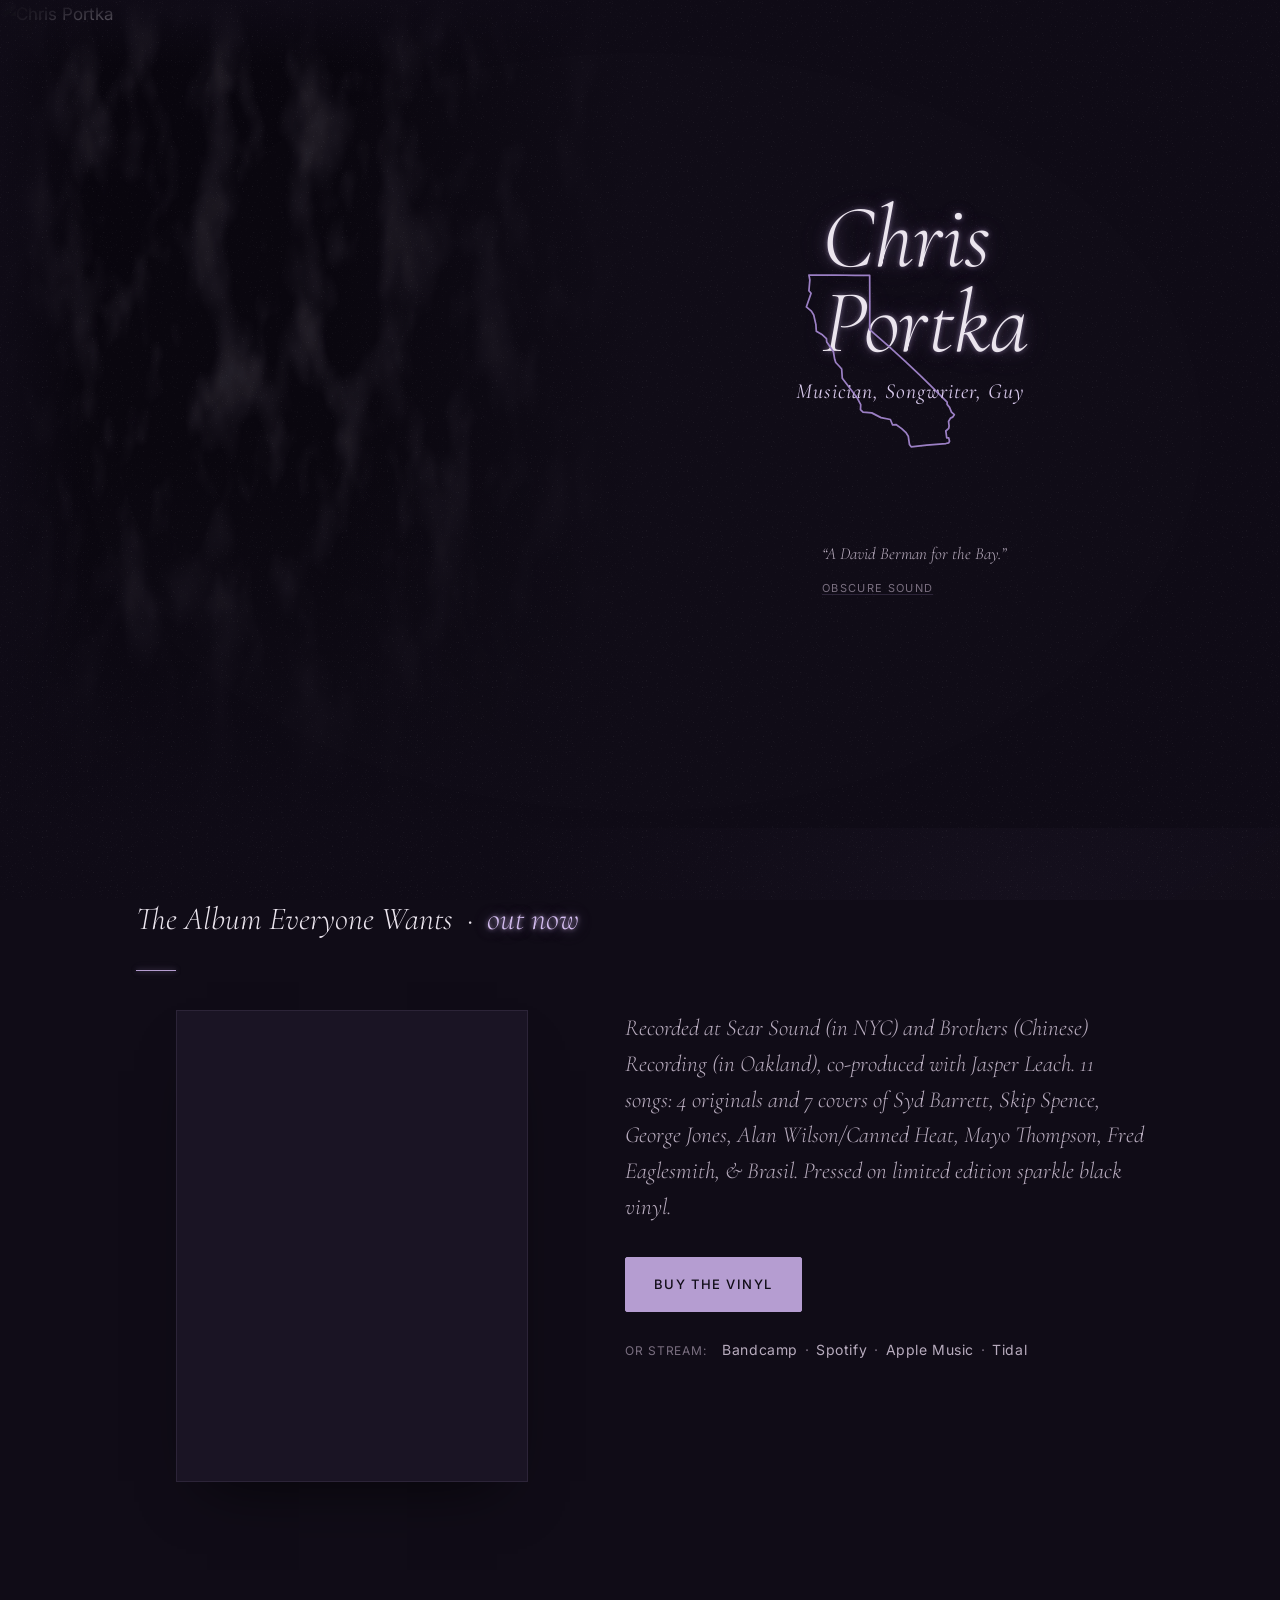
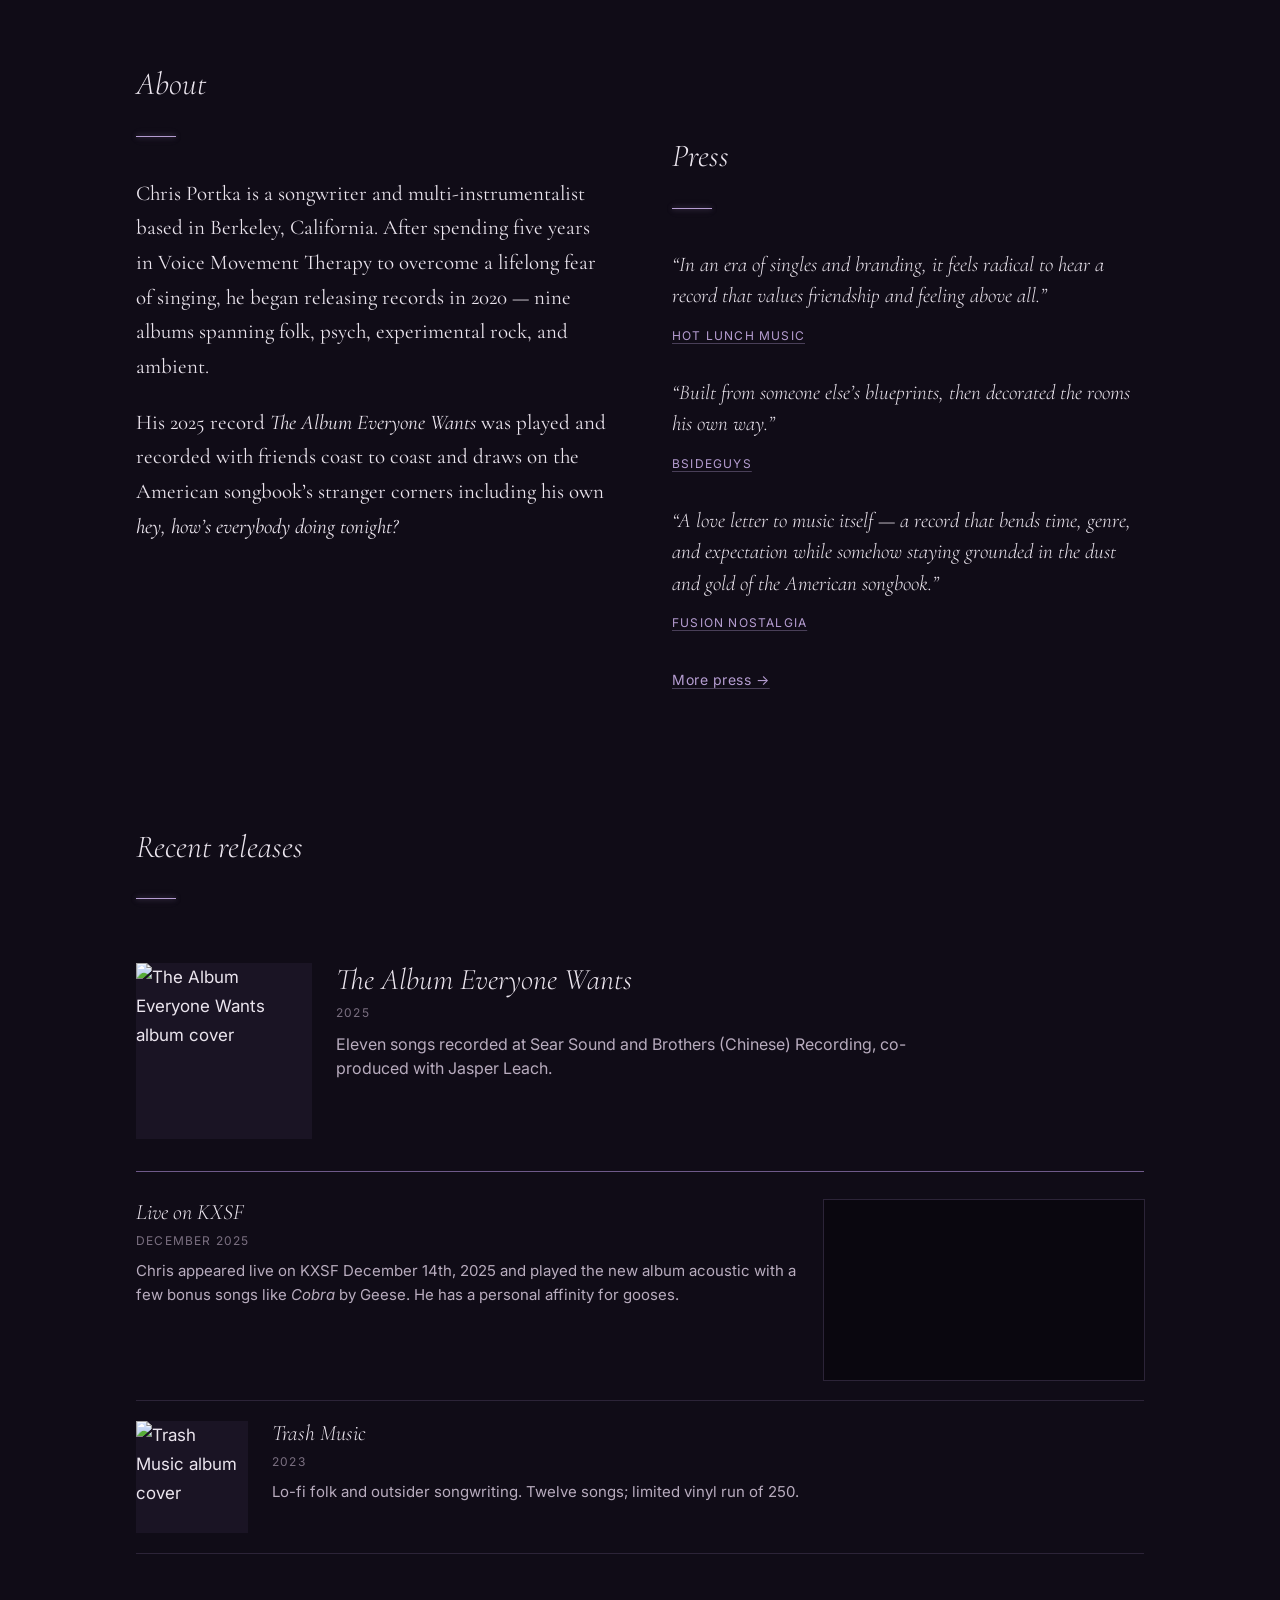
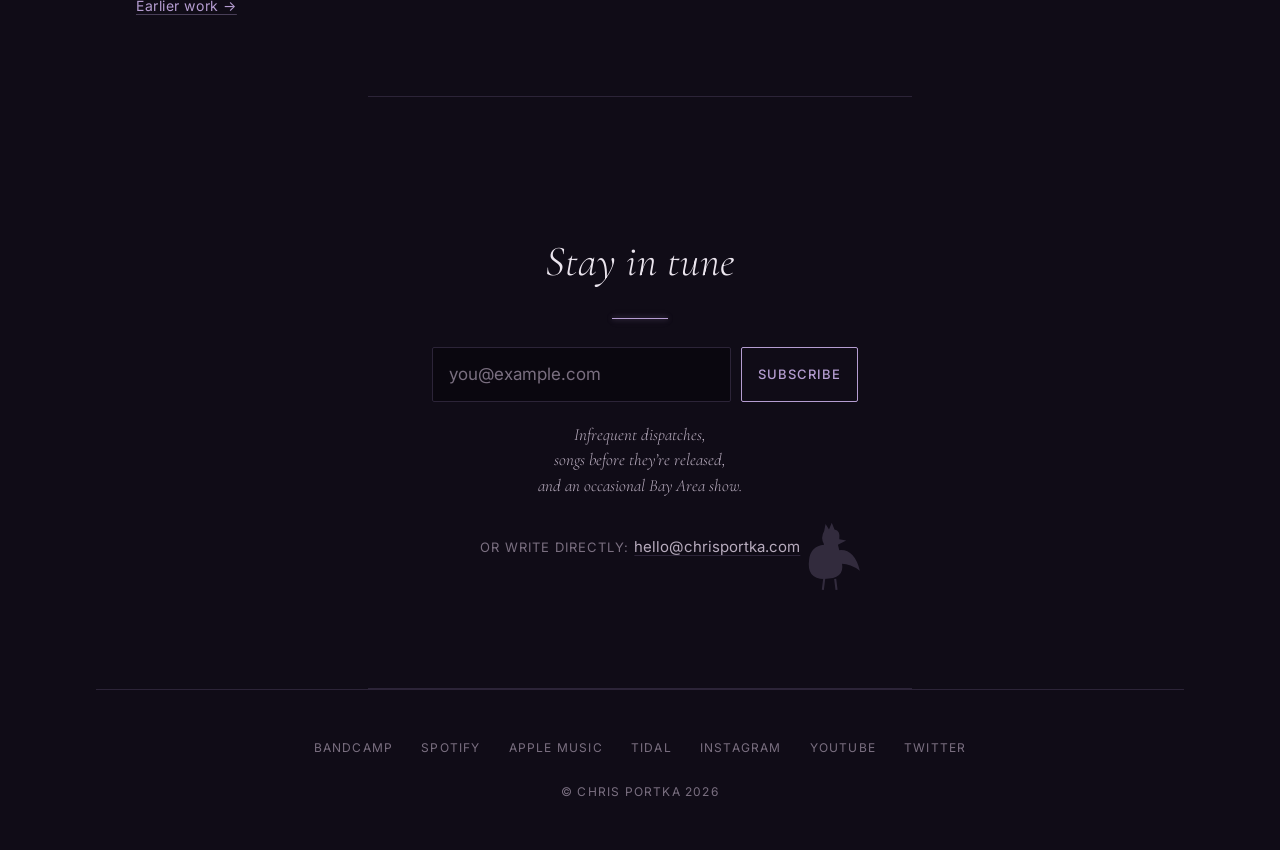
==== commit 9785547e: "Lore wisps on the wind + About/Press two-column row (1.2.2) Per feedback: - Silhouettes now drift in" ====
--- a/index.html
+++ b/index.html
@@ -294,6 +294,8 @@
     </div>
   </section>
 
+  <!-- ================= ABOUT + PRESS (two columns on desktop) ================= -->
+  <div class="about-press">
   <!-- ================= BIO ================= -->
   <section id="bio" class="bio" aria-labelledby="bio-heading">
     <h2 id="bio-heading" class="section-heading">About</h2>
@@ -303,8 +305,6 @@
 
   <!-- ================= PRESS (curated quotes, link to /press) ================= -->
   <section id="press" class="home-press" aria-labelledby="press-heading">
-    <svg class="lore-hint lore-hint--branch" aria-hidden="true"><use href="#lore-branch"/></svg>
-    <svg class="lore-hint lore-hint--owl" aria-hidden="true"><use href="#lore-owl"/></svg>
     <h2 id="press-heading" class="section-heading">Press</h2>
 
     <ol class="press-quotes">
@@ -330,9 +330,12 @@
 
     <p class="press-more"><a href="/press" class="arrow-link">More press &rarr;</a></p>
   </section>
+  </div><!-- /.about-press -->
 
   <!-- ================= DISCOGRAPHY (recent — full archive on /earlier-work) ================= -->
   <section id="discography" class="discography" aria-labelledby="disco-heading">
+    <svg class="lore-hint lore-hint--branch" aria-hidden="true"><use href="#lore-branch"/></svg>
+    <svg class="lore-hint lore-hint--owl" aria-hidden="true"><use href="#lore-owl"/></svg>
     <svg class="lore-hint lore-hint--moon" aria-hidden="true"><use href="#lore-moon"/></svg>
     <svg class="lore-hint lore-hint--dog" aria-hidden="true"><use href="#lore-dog"/></svg>
     <h2 id="disco-heading" class="section-heading">Recent releases</h2>
--- a/assets/style.css
+++ b/assets/style.css
@@ -45,6 +45,7 @@
     var(--bg);
   background-attachment: fixed;
   min-height: 100vh;
+  overflow-x: hidden;   /* keep wind-drifting lore wisps from causing sideways scroll */
 }
 /* Film grain — a whisper of 35mm noir texture over everything. Sparse
    light specks (baked into the noise's alpha) drift on a slow shuffle,
@@ -251,37 +252,82 @@
   from { background-position: 0 0; }
   to   { background-position: 90px -520px; }
 }
-/* Lore side-hints — faint silhouettes tucked into the section gutters
-   around the site (referenced from the <symbol> defs near <body>). About
-   20% opacity, with a slow tiny sway so they read as off-to-the-side
-   hints rather than features. The side-whitespace ones hide on narrow
-   screens where there's no gutter to hold them. */
+/* Lore wisps — faint silhouettes that drift in and out on the wind,
+   behind the text (z-index:-1) so they never touch legibility. Kept very
+   transparent (~10% peak) so they read as whisps, not features. The
+   chicken is the exception: it holds still, low in the outro. */
 .lore-symbols { position: absolute; width: 0; height: 0; overflow: hidden; }
-#press, #discography, #stay { position: relative; }
+#discography, #stay { position: relative; }
 .lore-hint {
   position: absolute;
   display: block;
   height: auto;
   color: #b9a6d6;
-  opacity: 0.2;
+  opacity: 0;
   pointer-events: none;
   z-index: 0;
   overflow: visible;
+  will-change: transform, opacity;
+}
+/* two winds, opposite directions, so wisps blow both ways across the page */
+@keyframes lore-wind-a {
+  0%   { opacity: 0;    transform: translate(-70px, 10px) rotate(-5deg) scale(0.95); }
+  22%  { opacity: 0.11; }
+  55%  {                transform: translate(45px, -8px) rotate(3deg) scale(1.03); }
+  80%  { opacity: 0.07; }
+  100% { opacity: 0;    transform: translate(150px, 8px) rotate(6deg) scale(1); }
+}
+@keyframes lore-wind-b {
+  0%   { opacity: 0;    transform: translate(80px, -8px) rotate(5deg) scale(1); }
+  25%  { opacity: 0.10; }
+  55%  {                transform: translate(-35px, 10px) rotate(-3deg) scale(0.96); }
+  82%  { opacity: 0.06; }
+  100% { opacity: 0;    transform: translate(-140px, -6px) rotate(-6deg) scale(1.03); }
+}
+.lore-hint--branch { top: 6%;   left: 3%;  width: 12rem;  animation: lore-wind-a 33s linear infinite; animation-delay: -3s; }
+.lore-hint--owl    { bottom: 24%; right: 8%; width: 4.6rem; animation: lore-wind-b 27s linear infinite; animation-delay: -13s; }
+.lore-hint--moon   { top: 14%;  right: 8%; width: 3.4rem; animation: lore-wind-a 30s linear infinite; animation-delay: -8s; }
+.lore-hint--dog    { bottom: 8%; left: 5%; width: 4.6rem; animation: lore-wind-b 38s linear infinite; animation-delay: -22s; }
+.lore-hint--leaf   { top: 10%;  right: 12%; width: 2.5rem; animation: lore-wind-a 21s linear infinite; animation-delay: -6s; }
+/* chicken — the one the user likes; stays put, low in the outro, nudged
+   up so it overlaps the final line (absolute, so text never shifts). */
+.lore-hint--chicken {
+  bottom: 3.5rem;
+  right: 9%;
+  width: 3.6rem;
+  opacity: 0.2;
+  z-index: 0;
   animation: lore-sway 15s ease-in-out infinite;
 }
 @keyframes lore-sway {
   0%, 100% { transform: translateY(0) rotate(0deg); opacity: 0.2; }
-  50% { transform: translateY(-5px) rotate(-1.2deg); opacity: 0.12; }
-}
-.lore-hint--branch  { top: 1.5rem;    right: 4%; width: 11rem;  animation-delay: -2s; }
-.lore-hint--owl     { bottom: 12%;    right: 5%; width: 4.4rem; animation-delay: -7s; }
-.lore-hint--moon    { top: 2rem;      right: 6%; width: 3.2rem; animation-delay: -4s; }
-.lore-hint--dog     { bottom: 10%;    right: 6%; width: 4.4rem; animation-delay: -11s; }
-.lore-hint--chicken { bottom: 1.5rem; right: 8%; width: 3.4rem; animation-delay: -9s; }
-.lore-hint--leaf    { top: 2rem;      left: 9%;  width: 2.4rem; animation-delay: -5s; }
-@media (max-width: 800px) {
-  .lore-hint--branch, .lore-hint--owl,
-  .lore-hint--moon, .lore-hint--dog { display: none; }
+  50% { transform: translateY(-5px) rotate(-1.2deg); opacity: 0.14; }
+}
+
+/* About + Press — two staggered columns on desktop, stacked on mobile. */
+.about-press > section { position: relative; }
+@media (min-width: 900px) {
+  .about-press {
+    display: grid;
+    grid-template-columns: 1fr 1fr;
+    gap: clamp(2rem, 5vw, 4.5rem);
+    align-items: start;
+    max-width: var(--wide);
+    margin: 0 auto;
+    padding: clamp(2rem, 5vw, 4rem) var(--gutter);
+  }
+  .about-press > section {
+    max-width: none;
+    margin: 0;
+    padding: 0;
+  }
+  .about-press .bio p { max-width: none; }
+  .about-press .press-quotes { max-width: none; }
+  /* stagger: Press sits a little lower than About */
+  .about-press > #press { margin-top: 4.5rem; }
+  /* a touch more compact for breathing room */
+  .about-press .press-quotes li { margin-bottom: 1.75rem; }
+  .about-press .press-quotes li:last-child { margin-bottom: 2rem; }
 }
 .hero-text {
   padding: clamp(2rem, 6vw, 4rem) var(--gutter) clamp(3rem, 8vw, 5rem);
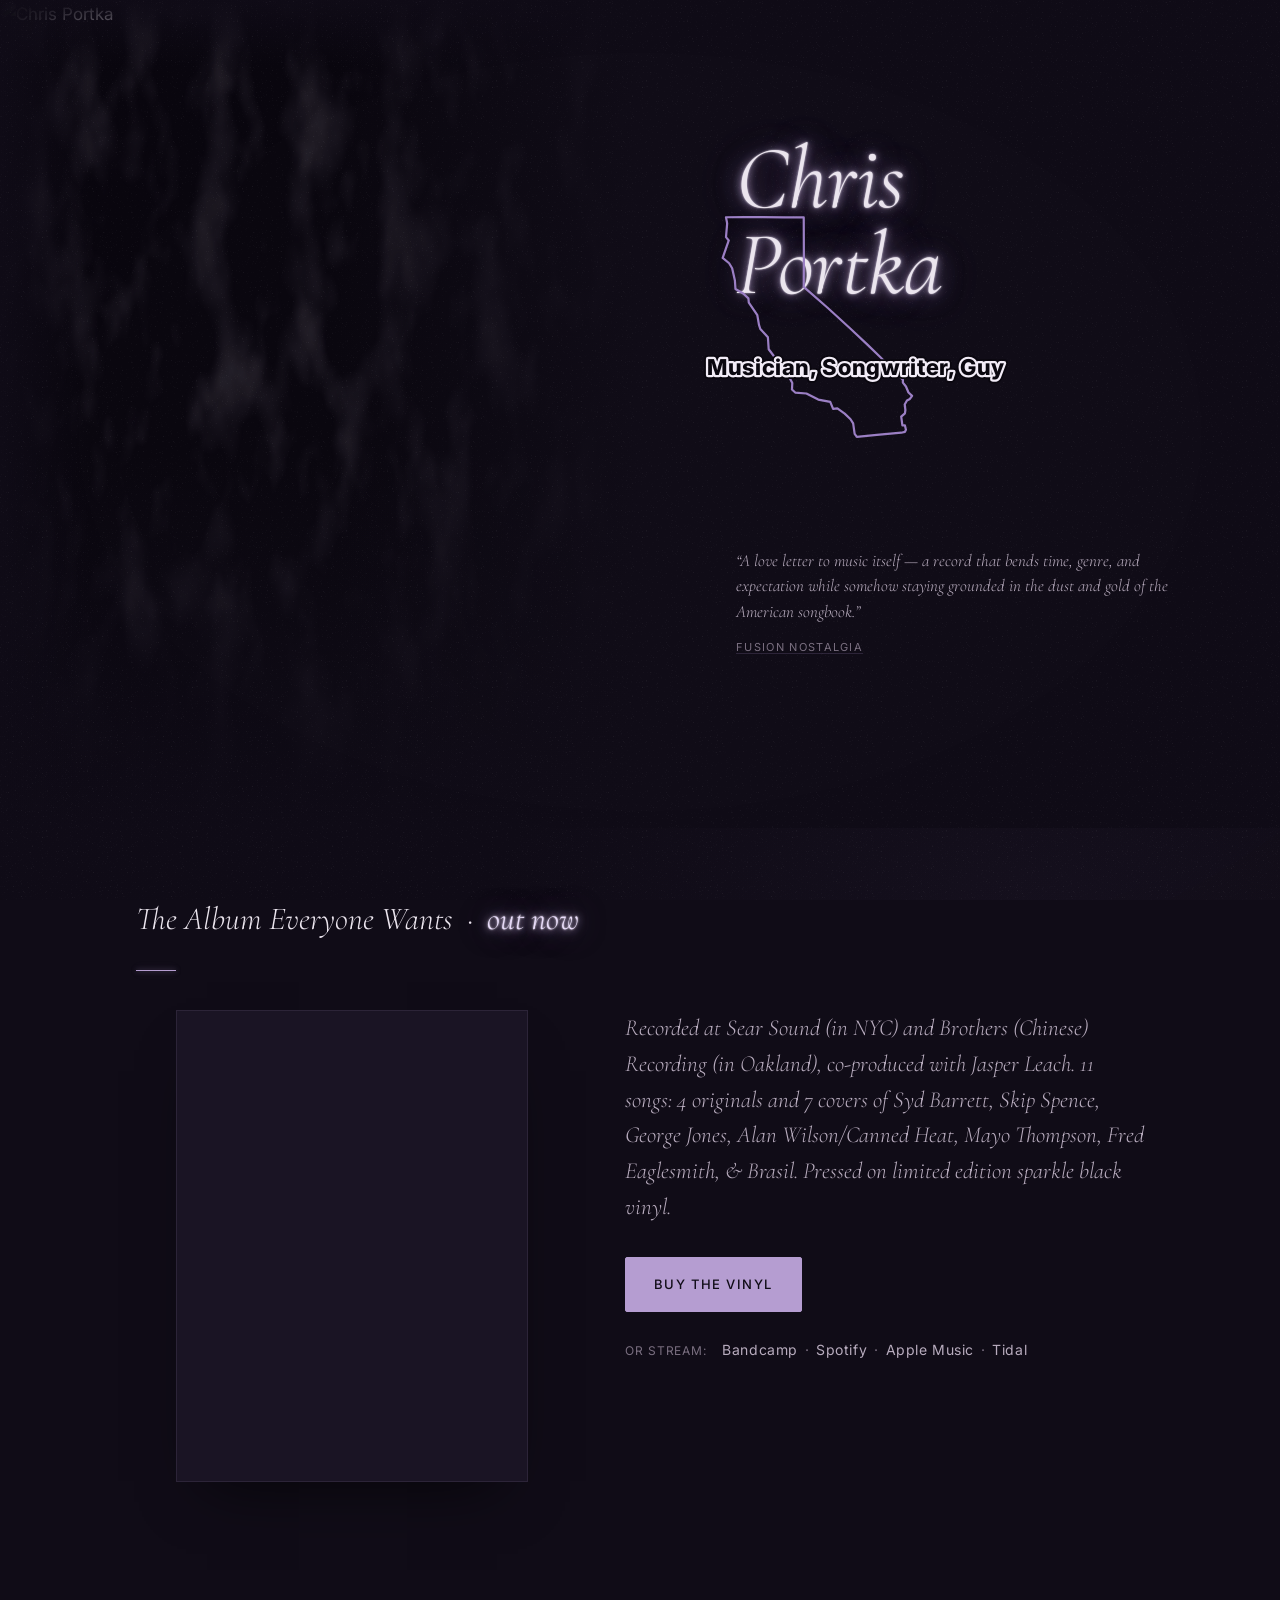
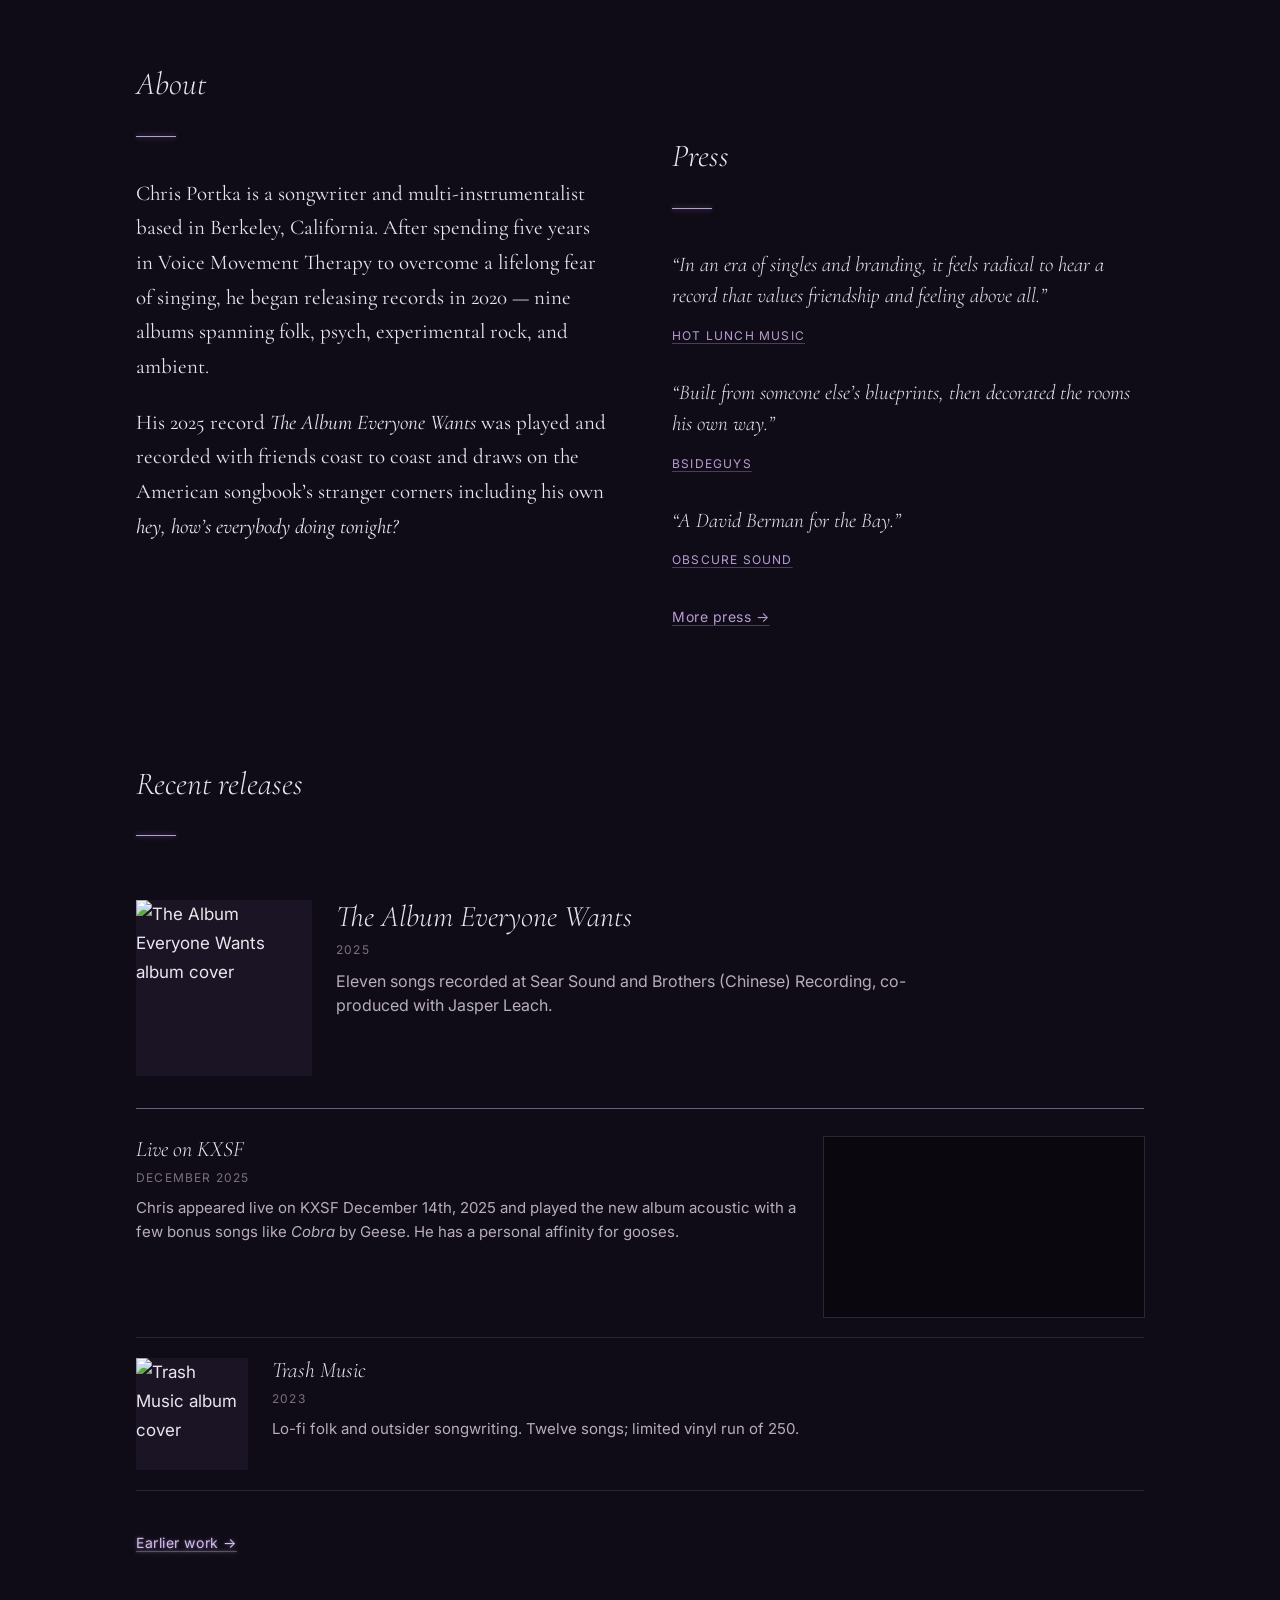
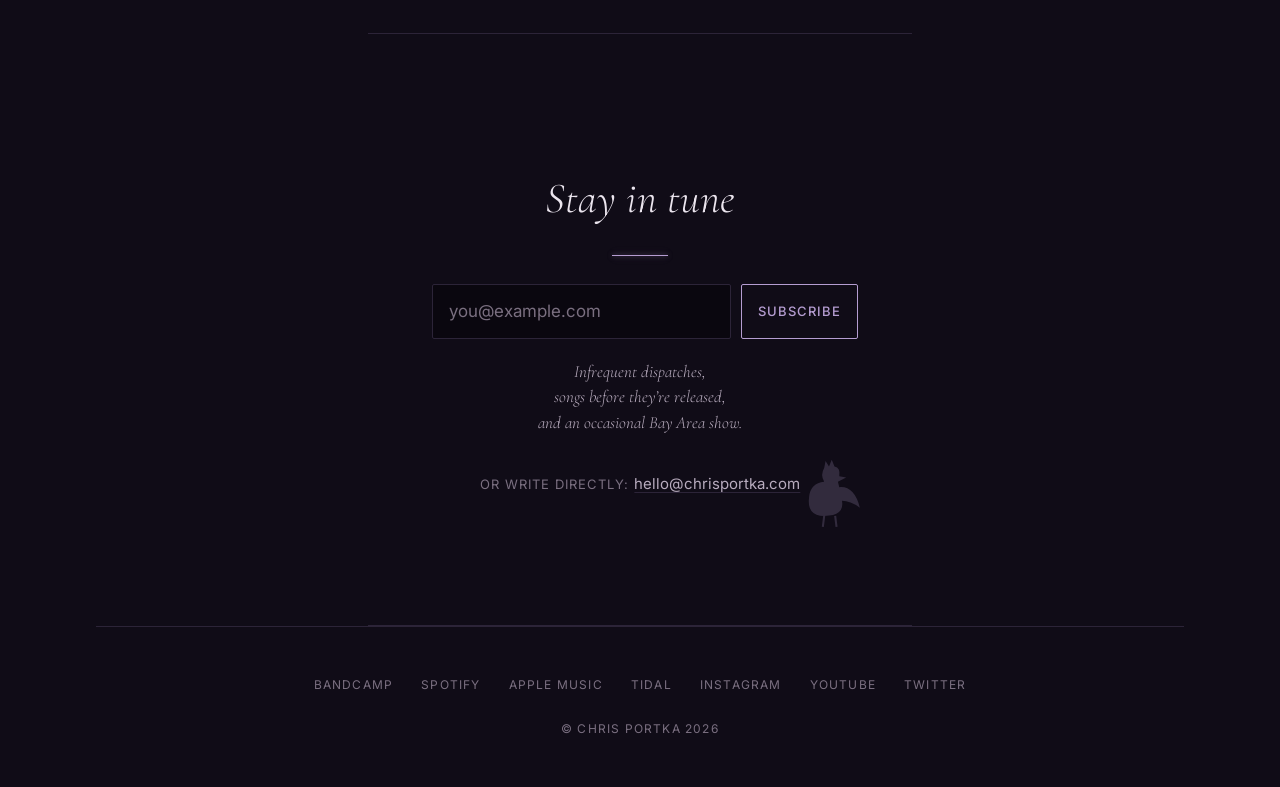
==== commit 051a5b12: "Sticker tagline, angular sparks, dying sign, row ignition (1.4.0) Four neon details, per feedback:  " ====
--- a/index.html
+++ b/index.html
@@ -36,7 +36,7 @@
 
   <link rel="preconnect" href="https://fonts.googleapis.com">
   <link rel="preconnect" href="https://fonts.gstatic.com" crossorigin>
-  <link href="https://fonts.googleapis.com/css2?family=Cormorant+Garamond:ital,wght@0,300;0,400;0,500;1,300;1,400;1,500&family=Inter:wght@400;500&display=swap" rel="stylesheet">
+  <link href="https://fonts.googleapis.com/css2?family=Cormorant+Garamond:ital,wght@0,300;0,400;0,500;1,300;1,400;1,500&family=Inter:wght@400;500;800&display=swap" rel="stylesheet">
 
   <link rel="stylesheet" href="/assets/style.css">
 
@@ -235,20 +235,20 @@
             />
             <!-- sparks that spray off the SE corner (open space) when the tube shorts -->
             <g class="cali-sparks" aria-hidden="true">
-              <circle class="cali-spark cali-spark--1" cx="236" cy="224" r="5"/>
-              <circle class="cali-spark cali-spark--2" cx="236" cy="224" r="3.6"/>
-              <circle class="cali-spark cali-spark--3" cx="236" cy="224" r="2.8"/>
+              <path class="cali-spark cali-spark--1" d="M236 224 l6 -4 l-2 1 l7 -4"/>
+              <path class="cali-spark cali-spark--2" d="M236 224 l8 -1 l-3 1 l9 0"/>
+              <path class="cali-spark cali-spark--3" d="M236 224 l5 4 l-2 -1 l7 5"/>
+              <path class="cali-spark cali-spark--4" d="M236 224 l3 -7 l-1 3 l3 -7"/>
+              <path class="cali-spark cali-spark--5" d="M236 224 l7 2 l-2 -2 l8 4"/>
             </g>
           </g>
-          <text x="135" y="148" text-anchor="middle"
-            style="font-family: 'Cormorant Garamond', 'EB Garamond', Georgia, serif;
-                   font-size: 26px;
-                   font-weight: 400;
-                   font-style: italic;
-                   fill: #d8c9ec;
-                   letter-spacing: 1.2px;">
-            Musician, Songwriter, Guy
-          </text>
+          <!-- sticker-style tagline: black core / white band / black rim,
+               three stacked copies since SVG text takes one stroke each -->
+          <g class="cali-tagline" aria-hidden="true">
+            <text class="ct-outer" x="135" y="148" text-anchor="middle">Musician, Songwriter, Guy</text>
+            <text class="ct-band"  x="135" y="148" text-anchor="middle">Musician, Songwriter, Guy</text>
+            <text class="ct-core"  x="135" y="148" text-anchor="middle">Musician, Songwriter, Guy</text>
+          </g>
         </svg>
       </div>
       <blockquote class="hero-quote">
@@ -260,7 +260,7 @@
 
   <!-- ================= CURRENT RELEASE ================= -->
   <section id="release" class="release" aria-labelledby="release-heading">
-    <h2 id="release-heading" class="section-heading">The Album Everyone Wants &nbsp;&middot;&nbsp; <span class="neon-outnow">out now<span class="sign-spark sign-spark--1" aria-hidden="true"></span><span class="sign-spark sign-spark--2" aria-hidden="true"></span><span class="sign-spark sign-spark--3" aria-hidden="true"></span><span class="sign-spark sign-spark--4" aria-hidden="true"></span><span class="sign-spark sign-spark--5" aria-hidden="true"></span></span></h2>
+    <h2 id="release-heading" class="section-heading">The Album Everyone Wants &nbsp;&middot;&nbsp; <span class="neon-outnow">out now<span class="sign-spark sign-spark--1" aria-hidden="true"></span><span class="sign-spark sign-spark--2" aria-hidden="true"></span><span class="sign-spark sign-spark--3" aria-hidden="true"></span><span class="sign-spark sign-spark--4" aria-hidden="true"></span><span class="sign-spark sign-spark--5" aria-hidden="true"></span><span class="sign-spark sign-spark--6" aria-hidden="true"></span><span class="sign-spark sign-spark--7" aria-hidden="true"></span></span></h2>
 
     <div class="release-grid">
       <figure class="album-cover">
@@ -331,6 +331,36 @@
     <p class="press-more"><a href="/press" class="arrow-link">More press &rarr;</a></p>
   </section>
   </div><!-- /.about-press -->
+
+  <!-- Quote roulette: each load, one of the four quotes (the hero's
+       Obscure Sound line + the three Press quotes) is drawn for the hero;
+       the other three hold the Press section. Runs inline right after the
+       press markup parses so the shuffle lands before the reader gets
+       here. No JS -> the default arrangement above stands. -->
+  <script>
+  (function () {
+    var hero = document.querySelector('.hero-quote');
+    var slots = document.querySelectorAll('.press-quotes > li');
+    if (!hero || slots.length !== 3) return;
+    var pool = [{
+      text: hero.querySelector('p').innerHTML,
+      source: 'Obscure Sound',
+      url: 'https://www.obscuresound.com/2025/09/chris-portka-the-album-everyone-wants/'
+    }];
+    for (var i = 0; i < slots.length; i++) {
+      var a = slots[i].querySelector('cite a');
+      pool.push({ text: slots[i].querySelector('blockquote p').innerHTML, source: a.textContent, url: a.href });
+    }
+    var pick = Math.floor(Math.random() * pool.length);
+    if (pick === 0) return;
+    hero.querySelector('p').innerHTML = pool[pick].text;
+    hero.querySelector('cite a').textContent = pool[pick].source;
+    var slot = slots[pick - 1], slotLink = slot.querySelector('cite a');
+    slot.querySelector('blockquote p').innerHTML = pool[0].text;
+    slotLink.textContent = pool[0].source;
+    slotLink.href = pool[0].url;
+  })();
+  </script>
 
   <!-- ================= DISCOGRAPHY (recent — full archive on /earlier-work) ================= -->
   <section id="discography" class="discography" aria-labelledby="disco-heading">
@@ -382,7 +412,7 @@
     </ol>
 
     <p class="full-disco">
-      <a href="/earlier-work" class="arrow-link">Earlier work &rarr;</a>
+      <a href="/earlier-work" class="arrow-link neon-dying">Earlier work &rarr;<span class="sign-spark sign-spark--d1" aria-hidden="true"></span><span class="sign-spark sign-spark--d2" aria-hidden="true"></span></a>
     </p>
   </section>
 
--- a/assets/style.css
+++ b/assets/style.css
@@ -344,33 +344,48 @@
   margin: 0 0 1.25rem;
   letter-spacing: -0.005em;
   color: var(--ink);
-  /* Neon-sign glow: a near-white tube with a lavender halo. The core
-     stays legible; the halo does the neon work. A slow, mostly-steady
-     flicker keeps it alive without buzzing. */
+  /* Neon-sign glow: a hot near-white tube in a big lavender halo. Two
+     buzz clusters per cycle — rapid multi-step stutters with the glow
+     collapsing, then an overshoot flare as the tube catches again. */
   text-shadow:
-    0 0 5px rgba(212, 189, 240, 0.45),
-    0 0 16px rgba(181, 157, 209, 0.30),
-    0 0 34px rgba(181, 157, 209, 0.18);
-  animation: name-neon 11s ease-in-out infinite;
+    0 0 2px rgba(248, 242, 255, 0.9),
+    0 0 9px rgba(212, 189, 240, 0.75),
+    0 0 24px rgba(181, 157, 209, 0.55),
+    0 0 48px rgba(181, 157, 209, 0.32),
+    0 0 90px rgba(181, 157, 209, 0.18);
+  animation: name-neon 9s ease-in-out infinite;
 }
 @keyframes name-neon {
-  0%, 43%, 47%, 78%, 100% {
+  0%, 33%, 41%, 62%, 71%, 100% {
     opacity: 1;
+    color: var(--ink);
     text-shadow:
-      0 0 5px rgba(212, 189, 240, 0.45),
-      0 0 16px rgba(181, 157, 209, 0.30),
-      0 0 34px rgba(181, 157, 209, 0.18);
-  }
-  45% {   /* one soft dip, like current settling in the tube */
-    opacity: 0.9;
+      0 0 2px rgba(248, 242, 255, 0.9),
+      0 0 9px rgba(212, 189, 240, 0.75),
+      0 0 24px rgba(181, 157, 209, 0.55),
+      0 0 48px rgba(181, 157, 209, 0.32),
+      0 0 90px rgba(181, 157, 209, 0.18);
+  }
+  /* buzz cluster one: stutter-stutter-recover */
+  35% { opacity: 0.7;
+    text-shadow: 0 0 2px rgba(212, 189, 240, 0.4), 0 0 8px rgba(181, 157, 209, 0.25); }
+  36.5% { opacity: 0.97; }
+  38% { opacity: 0.78;
+    text-shadow: 0 0 2px rgba(212, 189, 240, 0.45), 0 0 10px rgba(181, 157, 209, 0.3); }
+  /* buzz cluster two: hard cut, then an overshoot flare */
+  64% { opacity: 0.6;
+    text-shadow: 0 0 1px rgba(212, 189, 240, 0.35), 0 0 7px rgba(181, 157, 209, 0.2); }
+  66% {
+    opacity: 1;
+    color: #fbf8ff;
     text-shadow:
-      0 0 3px rgba(212, 189, 240, 0.30),
-      0 0 9px rgba(181, 157, 209, 0.18);
-  }
-  79.5% { opacity: 0.94;
-    text-shadow:
-      0 0 4px rgba(212, 189, 240, 0.35),
-      0 0 12px rgba(181, 157, 209, 0.22); }
+      0 0 3px rgba(255, 253, 255, 1),
+      0 0 12px rgba(228, 210, 250, 0.95),
+      0 0 30px rgba(198, 174, 226, 0.7),
+      0 0 62px rgba(181, 157, 209, 0.45),
+      0 0 115px rgba(181, 157, 209, 0.25);
+  }
+  68.5% { opacity: 0.88; }
 }
 .tagline {
   font-family: var(--serif);
@@ -381,73 +396,135 @@
   margin: 0 0 1.5rem;
   letter-spacing: 0.005em;
 }
-/* "out now" as a small lavender neon sign beside the album title. Lit
-   accent glow with a couple of quick buzzes per cycle. */
+/* "out now" as a small, HOT lavender neon sign beside the album title.
+   Big halo, deep multi-step buzzes, and a catch-flare right after the
+   second buzz (when the sparks fly). Same 6.5s cycle as the sparks so
+   everything stays in sync. */
 .neon-outnow {
   position: relative;
-  color: var(--accent-bright);
+  color: #e9dcfb;
   text-shadow:
-    0 0 4px rgba(212, 189, 240, 0.75),
-    0 0 11px rgba(181, 157, 209, 0.5),
-    0 0 22px rgba(181, 157, 209, 0.3);
+    0 0 2px rgba(252, 248, 255, 0.95),
+    0 0 7px rgba(226, 205, 252, 0.9),
+    0 0 16px rgba(212, 189, 240, 0.7),
+    0 0 32px rgba(181, 157, 209, 0.5),
+    0 0 60px rgba(181, 157, 209, 0.28);
   animation: neon-outnow 6.5s ease-in-out infinite;
 }
 @keyframes neon-outnow {
-  0%, 46%, 52%, 74%, 82%, 100% { opacity: 1; }
-  48% { opacity: 0.5; }   /* buzz one */
-  50% { opacity: 0.85; }
-  77% { opacity: 0.35; }  /* buzz two, a touch harder */
-  79% { opacity: 0.9; }
-  80% { opacity: 0.55; }
+  0%, 44%, 54%, 72%, 88%, 100% {
+    opacity: 1;
+    text-shadow:
+      0 0 2px rgba(252, 248, 255, 0.95),
+      0 0 7px rgba(226, 205, 252, 0.9),
+      0 0 16px rgba(212, 189, 240, 0.7),
+      0 0 32px rgba(181, 157, 209, 0.5),
+      0 0 60px rgba(181, 157, 209, 0.28);
+  }
+  /* buzz one: double stutter */
+  46% { opacity: 0.35; text-shadow: 0 0 2px rgba(226, 205, 252, 0.4), 0 0 8px rgba(181, 157, 209, 0.25); }
+  48% { opacity: 0.92; }
+  50% { opacity: 0.55; text-shadow: 0 0 2px rgba(226, 205, 252, 0.5), 0 0 10px rgba(181, 157, 209, 0.3); }
+  /* buzz two, harder — the sparks fly here */
+  76% { opacity: 0.9; }
+  77% { opacity: 0.2; text-shadow: 0 0 1px rgba(226, 205, 252, 0.3), 0 0 6px rgba(181, 157, 209, 0.2); }
+  79% { opacity: 0.85; }
+  80% { opacity: 0.4; text-shadow: 0 0 2px rgba(226, 205, 252, 0.4), 0 0 8px rgba(181, 157, 209, 0.25); }
+  /* the catch — overshoot flare */
+  83% {
+    opacity: 1;
+    text-shadow:
+      0 0 3px rgba(255, 253, 255, 1),
+      0 0 10px rgba(240, 226, 255, 1),
+      0 0 22px rgba(212, 189, 240, 0.85),
+      0 0 44px rgba(181, 157, 209, 0.6),
+      0 0 80px rgba(181, 157, 209, 0.35);
+  }
 }
 /* Sparks that occasionally burst off the top-right of the "out now" sign,
    in sync with its second, harder buzz (~77% of the 6.5s cycle). */
+/* Sign sparks — thin bright needles that shoot off a sign when it buzzes,
+   like real electrical sparks. Each spark bakes its angle into every
+   keyframe (rotate first, then translateX flies it along its own axis;
+   scaleX stretches the streak at launch and burns it out to a point).
+   Sparks 1-5 fly on "out now"'s hard second buzz; 6-7 on the first. */
 .sign-spark {
   position: absolute;
-  top: 0.02em;
-  right: -0.04em;
-  width: 0.24em;
-  height: 0.24em;
-  border-radius: 50%;
-  background: #f8f1ff;
-  box-shadow: 0 0 5px rgba(244, 236, 255, 1), 0 0 11px rgba(181, 157, 209, 0.85);
+  top: 0.08em;
+  right: -0.02em;
+  width: 0.5em;
+  height: 0.075em;
+  border-radius: 0.04em;
+  background: linear-gradient(90deg, rgba(248, 241, 255, 0) 0%, #f8f1ff 45%, #ffffff 100%);
+  box-shadow: 0 0 4px rgba(244, 236, 255, 0.9), 0 0 9px rgba(181, 157, 209, 0.6);
   opacity: 0;
+  transform-origin: left center;
   pointer-events: none;
-  animation: sign-spark-1 6.5s ease-out infinite;
+  animation: sign-spark-1 6.5s linear infinite;
 }
 .sign-spark--2 { animation-name: sign-spark-2; }
-.sign-spark--3 { animation-name: sign-spark-3; }
-.sign-spark--4 { animation-name: sign-spark-4; width: 0.18em; height: 0.18em; }
-.sign-spark--5 { animation-name: sign-spark-5; width: 0.16em; height: 0.16em; }
+.sign-spark--3 { animation-name: sign-spark-3; width: 0.42em; }
+.sign-spark--4 { animation-name: sign-spark-4; width: 0.38em; }
+.sign-spark--5 { animation-name: sign-spark-5; }
+.sign-spark--6 { animation-name: sign-spark-6; width: 0.4em; }
+.sign-spark--7 { animation-name: sign-spark-7; width: 0.34em; }
 @keyframes sign-spark-1 {
-  0%, 76% { opacity: 0; transform: translate(0,0) scale(0.5); }
-  77.5% { opacity: 1; transform: translate(0,0) scale(1.1); }
-  86% { opacity: 0; transform: translate(1.1em,-1.15em) scale(0.2); }
-  100% { opacity: 0; transform: translate(0,0) scale(0.5); }
+  0%, 76% { opacity: 0; transform: rotate(-50deg) translateX(0) scaleX(0.3); }
+  77.5% { opacity: 1; transform: rotate(-50deg) translateX(0.15em) scaleX(1.15); }
+  86% { opacity: 0; transform: rotate(-50deg) translateX(1.7em) scaleX(0.3); }
+  100% { opacity: 0; transform: rotate(-50deg) translateX(0) scaleX(0.3); }
 }
 @keyframes sign-spark-2 {
-  0%, 76% { opacity: 0; transform: translate(0,0) scale(0.4); }
-  78% { opacity: 1; transform: translate(0,0) scale(1); }
-  87% { opacity: 0; transform: translate(1.5em,-0.55em) scale(0.2); }
-  100% { opacity: 0; transform: translate(0,0) scale(0.4); }
+  0%, 76.5% { opacity: 0; transform: rotate(-15deg) translateX(0) scaleX(0.3); }
+  78% { opacity: 1; transform: rotate(-15deg) translateX(0.2em) scaleX(1); }
+  87% { opacity: 0; transform: rotate(-15deg) translateX(2em) scaleX(0.3); }
+  100% { opacity: 0; transform: rotate(-15deg) translateX(0) scaleX(0.3); }
 }
 @keyframes sign-spark-3 {
-  0%, 76% { opacity: 0; transform: translate(0,0) scale(0.4); }
-  78.5% { opacity: 0.95; transform: translate(0,0) scale(0.9); }
-  88% { opacity: 0; transform: translate(0.55em,-1.5em) scale(0.2); }
-  100% { opacity: 0; transform: translate(0,0) scale(0.4); }
+  0%, 77% { opacity: 0; transform: rotate(-78deg) translateX(0) scaleX(0.3); }
+  78.5% { opacity: 0.95; transform: rotate(-78deg) translateX(0.15em) scaleX(1); }
+  88% { opacity: 0; transform: rotate(-78deg) translateX(1.8em) scaleX(0.3); }
+  100% { opacity: 0; transform: rotate(-78deg) translateX(0) scaleX(0.3); }
 }
 @keyframes sign-spark-4 {
-  0%, 76% { opacity: 0; transform: translate(0,0) scale(0.4); }
-  79% { opacity: 0.9; transform: translate(0,0) scale(0.85); }
-  89% { opacity: 0; transform: translate(1.7em,-1.05em) scale(0.15); }
-  100% { opacity: 0; transform: translate(0,0) scale(0.4); }
+  0%, 77.5% { opacity: 0; transform: rotate(14deg) translateX(0) scaleX(0.3); }
+  79% { opacity: 0.9; transform: rotate(14deg) translateX(0.15em) scaleX(0.95); }
+  89% { opacity: 0; transform: rotate(14deg) translateX(1.5em) scaleX(0.25); }
+  100% { opacity: 0; transform: rotate(14deg) translateX(0) scaleX(0.3); }
 }
 @keyframes sign-spark-5 {
-  0%, 76% { opacity: 0; transform: translate(0,0) scale(0.3); }
-  80% { opacity: 0.85; transform: translate(0,0) scale(0.8); }
-  90% { opacity: 0; transform: translate(0.2em,-1.7em) scale(0.15); }
-  100% { opacity: 0; transform: translate(0,0) scale(0.3); }
+  0%, 78% { opacity: 0; transform: rotate(-33deg) translateX(0) scaleX(0.3); }
+  80% { opacity: 0.9; transform: rotate(-33deg) translateX(0.2em) scaleX(1.05); }
+  90% { opacity: 0; transform: rotate(-33deg) translateX(2.2em) scaleX(0.25); }
+  100% { opacity: 0; transform: rotate(-33deg) translateX(0) scaleX(0.3); }
+}
+@keyframes sign-spark-6 {
+  0%, 45.5% { opacity: 0; transform: rotate(-62deg) translateX(0) scaleX(0.3); }
+  47% { opacity: 0.95; transform: rotate(-62deg) translateX(0.15em) scaleX(1); }
+  55% { opacity: 0; transform: rotate(-62deg) translateX(1.5em) scaleX(0.3); }
+  100% { opacity: 0; transform: rotate(-62deg) translateX(0) scaleX(0.3); }
+}
+@keyframes sign-spark-7 {
+  0%, 46.5% { opacity: 0; transform: rotate(-8deg) translateX(0) scaleX(0.3); }
+  48% { opacity: 0.9; transform: rotate(-8deg) translateX(0.2em) scaleX(0.95); }
+  57% { opacity: 0; transform: rotate(-8deg) translateX(1.7em) scaleX(0.25); }
+  100% { opacity: 0; transform: rotate(-8deg) translateX(0) scaleX(0.3); }
+}
+/* dying-sign sparks — fire during the Earlier-work link's big sputter
+   (~71% of its 8s cycle) */
+.sign-spark--d1 { animation-name: dying-spark-1; animation-duration: 8s; top: 0.1em; }
+.sign-spark--d2 { animation-name: dying-spark-2; animation-duration: 8s; top: 0.2em; width: 0.4em; }
+@keyframes dying-spark-1 {
+  0%, 70.5% { opacity: 0; transform: rotate(-42deg) translateX(0) scaleX(0.3); }
+  71.5% { opacity: 1; transform: rotate(-42deg) translateX(0.15em) scaleX(1); }
+  78% { opacity: 0; transform: rotate(-42deg) translateX(1.6em) scaleX(0.3); }
+  100% { opacity: 0; transform: rotate(-42deg) translateX(0) scaleX(0.3); }
+}
+@keyframes dying-spark-2 {
+  0%, 71% { opacity: 0; transform: rotate(18deg) translateX(0) scaleX(0.3); }
+  72% { opacity: 0.9; transform: rotate(18deg) translateX(0.15em) scaleX(0.9); }
+  79% { opacity: 0; transform: rotate(18deg) translateX(1.4em) scaleX(0.25); }
+  100% { opacity: 0; transform: rotate(18deg) translateX(0) scaleX(0.3); }
 }
 /* California outline + "Musician, Songwriter, Guy" tagline overlay.
    The name is forced onto two lines ("Chris" / "Portka"). The state's
@@ -484,8 +561,9 @@
   /* long steady glow */
   0%, 40% {
     stroke: #bfa6e0;
-    filter: drop-shadow(0 0 3px rgba(181, 157, 209, 0.8))
-            drop-shadow(0 0 7px rgba(181, 157, 209, 0.45));
+    filter: drop-shadow(0 0 3px rgba(181, 157, 209, 0.95))
+            drop-shadow(0 0 9px rgba(181, 157, 209, 0.6))
+            drop-shadow(0 0 20px rgba(181, 157, 209, 0.3));
   }
   /* ignition stutter — the tube fights to light, then a big flare */
   41% { stroke: #5b4a75; filter: drop-shadow(0 0 1px rgba(181, 157, 209, 0.25)); }
@@ -502,8 +580,9 @@
   52% { stroke: #7d68a0; filter: drop-shadow(0 0 1px rgba(181, 157, 209, 0.3)); }
   55%, 79% {
     stroke: #bfa6e0;
-    filter: drop-shadow(0 0 3px rgba(181, 157, 209, 0.8))
-            drop-shadow(0 0 7px rgba(181, 157, 209, 0.45));
+    filter: drop-shadow(0 0 3px rgba(181, 157, 209, 0.95))
+            drop-shadow(0 0 9px rgba(181, 157, 209, 0.6))
+            drop-shadow(0 0 20px rgba(181, 157, 209, 0.3));
   }
   /* second, smaller flicker cluster — second spark burst */
   80% { stroke: #6a5688; filter: drop-shadow(0 0 1px rgba(181, 157, 209, 0.25)); }
@@ -511,16 +590,22 @@
   84% { stroke: #6a5688; filter: drop-shadow(0 0 1px rgba(181, 157, 209, 0.25)); }
   86%, 100% {
     stroke: #bfa6e0;
-    filter: drop-shadow(0 0 3px rgba(181, 157, 209, 0.8))
-            drop-shadow(0 0 7px rgba(181, 157, 209, 0.45));
-  }
-}
-/* Sparks off the NE corner, timed to the two flares (49% and 82%). Each
-   flies a slightly different way and burns out fast. */
+    filter: drop-shadow(0 0 3px rgba(181, 157, 209, 0.95))
+            drop-shadow(0 0 9px rgba(181, 157, 209, 0.6))
+            drop-shadow(0 0 20px rgba(181, 157, 209, 0.3));
+  }
+}
+/* Sparks off the SE corner, timed to the two flares (49% and 82%). Each
+   is a thin jagged shard (stroke path) that flies out along its own
+   direction and burns out fast — angular, like real electrical sparks. */
 .cali-spark {
-  fill: #f6eeff;
+  fill: none;
+  stroke: #f6eeff;
+  stroke-width: 1.7;
+  stroke-linecap: round;
+  stroke-linejoin: round;
   transform-box: fill-box;
-  transform-origin: center;
+  transform-origin: left center;
   opacity: 0;
   filter: drop-shadow(0 0 2px rgba(244, 236, 255, 1))
           drop-shadow(0 0 5px rgba(181, 157, 209, 0.75));
@@ -528,33 +613,69 @@
 }
 .cali-spark--2 { animation-name: cali-spark-2; }
 .cali-spark--3 { animation-name: cali-spark-3; }
+.cali-spark--4 { animation-name: cali-spark-4; stroke-width: 1.4; }
+.cali-spark--5 { animation-name: cali-spark-5; stroke-width: 1.4; }
 @keyframes cali-spark-1 {
-  0%, 48% { opacity: 0; transform: translate(0,0) scale(0.5); }
-  49% { opacity: 1; transform: translate(0,0) scale(1); }
-  54% { opacity: 0; transform: translate(13px,-9px) scale(0.2); }
-  81% { opacity: 0; transform: translate(0,0) scale(0.5); }
-  82% { opacity: 0.9; transform: translate(0,0) scale(0.9); }
-  87% { opacity: 0; transform: translate(10px,-6px) scale(0.2); }
-  100% { opacity: 0; transform: translate(0,0) scale(0.5); }
+  0%, 48% { opacity: 0; transform: translate(0,0) scale(0.4); }
+  49% { opacity: 1; transform: translate(1px,-1px) scale(1); }
+  54% { opacity: 0; transform: translate(14px,-9px) scale(0.5); }
+  81% { opacity: 0; transform: translate(0,0) scale(0.4); }
+  82% { opacity: 0.9; transform: translate(1px,-1px) scale(0.9); }
+  87% { opacity: 0; transform: translate(11px,-7px) scale(0.45); }
+  100% { opacity: 0; transform: translate(0,0) scale(0.4); }
 }
 @keyframes cali-spark-2 {
   0%, 48% { opacity: 0; transform: translate(0,0) scale(0.4); }
-  49% { opacity: 1; transform: translate(0,0) scale(0.9); }
-  55% { opacity: 0; transform: translate(15px,3px) scale(0.2); }
+  49% { opacity: 1; transform: translate(2px,0) scale(1); }
+  55% { opacity: 0; transform: translate(16px,-1px) scale(0.5); }
   81% { opacity: 0; transform: translate(0,0) scale(0.4); }
-  82% { opacity: 0.85; transform: translate(0,0) scale(0.8); }
-  88% { opacity: 0; transform: translate(11px,2px) scale(0.2); }
+  82% { opacity: 0.85; transform: translate(2px,0) scale(0.85); }
+  88% { opacity: 0; transform: translate(12px,-1px) scale(0.45); }
   100% { opacity: 0; transform: translate(0,0) scale(0.4); }
 }
 @keyframes cali-spark-3 {
   0%, 48% { opacity: 0; transform: translate(0,0) scale(0.4); }
-  49.5% { opacity: 1; transform: translate(0,0) scale(0.8); }
-  56% { opacity: 0; transform: translate(12px,11px) scale(0.2); }
+  49.5% { opacity: 1; transform: translate(1px,1px) scale(0.95); }
+  56% { opacity: 0; transform: translate(12px,10px) scale(0.45); }
   81% { opacity: 0; transform: translate(0,0) scale(0.4); }
-  82.5% { opacity: 0.8; transform: translate(0,0) scale(0.7); }
-  89% { opacity: 0; transform: translate(9px,8px) scale(0.2); }
+  82.5% { opacity: 0.8; transform: translate(1px,1px) scale(0.8); }
+  89% { opacity: 0; transform: translate(10px,8px) scale(0.4); }
   100% { opacity: 0; transform: translate(0,0) scale(0.4); }
 }
+@keyframes cali-spark-4 {
+  0%, 48.5% { opacity: 0; transform: translate(0,0) scale(0.4); }
+  49.5% { opacity: 0.95; transform: translate(0,-2px) scale(0.95); }
+  55% { opacity: 0; transform: translate(4px,-15px) scale(0.4); }
+  81.5% { opacity: 0; transform: translate(0,0) scale(0.4); }
+  82.5% { opacity: 0.85; transform: translate(0,-2px) scale(0.8); }
+  88% { opacity: 0; transform: translate(3px,-11px) scale(0.4); }
+  100% { opacity: 0; transform: translate(0,0) scale(0.4); }
+}
+@keyframes cali-spark-5 {
+  0%, 49% { opacity: 0; transform: translate(0,0) scale(0.4); }
+  50% { opacity: 0.9; transform: translate(2px,1px) scale(0.9); }
+  56.5% { opacity: 0; transform: translate(15px,5px) scale(0.4); }
+  82% { opacity: 0; transform: translate(0,0) scale(0.4); }
+  83% { opacity: 0.8; transform: translate(2px,1px) scale(0.75); }
+  89.5% { opacity: 0; transform: translate(12px,4px) scale(0.4); }
+  100% { opacity: 0; transform: translate(0,0) scale(0.4); }
+}
+/* Sticker tagline — "Musician, Songwriter, Guy" as black core / white
+   band / black rim, like a die-cut sticker slapped over the neon. Three
+   stacked copies because SVG text takes one stroke each; rounded joins
+   keep the bands smooth. */
+.cali-tagline text {
+  font-family: var(--sans);
+  font-weight: 800;
+  font-size: 20.5px;
+  letter-spacing: 0.6px;
+  stroke-linejoin: round;
+  stroke-linecap: round;
+}
+.cali-tagline .ct-outer { fill: none; stroke: #0a070f; stroke-width: 7.5; }
+.cali-tagline .ct-band  { fill: none; stroke: #f2ecf7; stroke-width: 4.2; }
+.cali-tagline .ct-core  { fill: #0a070f; }
+
 /* Red Room wink — the state's interior is a hidden B&W test pattern
    behind a slowly wind-blown purple/black curtain, glimpsed with a
    broken-broadcast flicker only when the California is hovered/tapped,
@@ -606,6 +727,14 @@
   .cali-spark,
   .sign-spark,
   .lore { animation: none; opacity: 0; }
+  /* !important is load-bearing: the hover/focus trigger rules appear
+     later in the file with equal specificity, and the global
+     reduced-motion `* { animation: none !important }` fallback can't
+     reach ::after pseudo-elements. */
+  .neon-dying { animation: none !important; opacity: 0.75; }
+  .release-item a::after,
+  .release-item a:hover::after,
+  .release-item a:focus-visible::after { animation: none !important; opacity: 0; }
   body::after,
   .redroom-curtain { animation: none; }
   body::before { animation: none; opacity: 0; }
@@ -813,6 +942,41 @@
 .streaming-row a:hover { color: var(--accent); border-bottom-color: var(--accent); }
 .vinyl-link { margin: 0; font-size: 1rem; }
 .arrow-link { color: var(--accent); }
+
+/* Dying neon — the "Earlier work" sign is mostly struggling: a dim
+   half-lit floor, brief catches that fail, then a hard sputter where the
+   sparks fly. The GLOW does the dying; the letterforms hold >= 0.72
+   opacity in every held state (>= 4.5:1 contrast on --bg), with only
+   split-second dips to 0.55 during the sputter. Reduced-motion pins it
+   to a steady half-glow. */
+.neon-dying {
+  position: relative;
+  color: var(--accent-bright);
+  text-decoration-color: rgba(212, 189, 240, 0.3);
+  text-shadow:
+    0 0 3px rgba(212, 189, 240, 0.4),
+    0 0 8px rgba(181, 157, 209, 0.25);
+  animation: neon-dying 8s linear infinite;
+}
+@keyframes neon-dying {
+  0%, 100% { opacity: 0.75; text-shadow: 0 0 2px rgba(212, 189, 240, 0.25), 0 0 5px rgba(181, 157, 209, 0.12); }
+  8% { opacity: 0.72; }
+  /* struggle one: two quick catches that fail */
+  11% { opacity: 1; text-shadow: 0 0 3px rgba(252, 248, 255, 0.95), 0 0 9px rgba(212, 189, 240, 0.8), 0 0 20px rgba(181, 157, 209, 0.5); }
+  12.5% { opacity: 0.6; text-shadow: 0 0 1px rgba(212, 189, 240, 0.15), 0 0 4px rgba(181, 157, 209, 0.08); }
+  14% { opacity: 0.95; text-shadow: 0 0 3px rgba(252, 248, 255, 0.9), 0 0 9px rgba(212, 189, 240, 0.7), 0 0 18px rgba(181, 157, 209, 0.4); }
+  16% { opacity: 0.72; text-shadow: 0 0 2px rgba(212, 189, 240, 0.25), 0 0 5px rgba(181, 157, 209, 0.12); }
+  /* a long uneasy half-light */
+  30%, 48% { opacity: 0.82; text-shadow: 0 0 2px rgba(212, 189, 240, 0.45), 0 0 7px rgba(181, 157, 209, 0.3); }
+  52% { opacity: 0.72; }
+  /* the big sputter — almost dies; the sparks fly here */
+  68% { opacity: 0.78; }
+  70% { opacity: 0.55; text-shadow: none; }
+  71.5% { opacity: 0.95; text-shadow: 0 0 3px rgba(252, 248, 255, 0.9), 0 0 10px rgba(212, 189, 240, 0.75), 0 0 22px rgba(181, 157, 209, 0.45); }
+  73% { opacity: 0.58; text-shadow: none; }
+  75% { opacity: 0.9; text-shadow: 0 0 3px rgba(252, 248, 255, 0.8), 0 0 8px rgba(212, 189, 240, 0.6); }
+  78% { opacity: 0.75; text-shadow: 0 0 2px rgba(212, 189, 240, 0.25), 0 0 5px rgba(181, 157, 209, 0.12); }
+}
 
 /* ---------- Primary CTA button (Buy the vinyl, Subscribe) ---------- */
 .button-primary {
@@ -958,8 +1122,75 @@
   padding: 1.25rem 0;
   border-bottom: 1px solid var(--rule);
   transition: border-color 250ms ease;
+  position: relative;
 }
 .release-item a:hover { border-bottom-color: var(--accent); }
+/* On hover the row's bottom rule sparks to life as a neon tube: a
+   stuttering ignition, then it holds lit with a fast vibrating buzz for
+   as long as the hover lasts. Drawn as an ::after line over the border
+   so the glow can bloom without touching layout. */
+.release-item a::after {
+  content: "";
+  position: absolute;
+  left: 0;
+  right: 0;
+  bottom: -1px;
+  height: 1px;
+  background: var(--accent-bright);
+  opacity: 0;
+  pointer-events: none;
+}
+/* Hover trigger only on devices that truly hover — on touch, tapping a
+   link "sticks" :hover, which would leave the vibrate repainting forever
+   after a tap. Keyboard focus gets its own ungated rule below (kept
+   separate: older Safari drops a whole selector list containing
+   :focus-visible). */
+@media (hover: hover) {
+  .release-item a:hover::after {
+    animation:
+      row-ignite 0.65s ease-out forwards,
+      row-vibrate 0.22s linear 0.65s infinite;
+  }
+}
+.release-item a:focus-visible::after {
+  animation:
+    row-ignite 0.65s ease-out forwards,
+    row-vibrate 0.22s linear 0.65s infinite;
+}
+@keyframes row-ignite {
+  0% { opacity: 0; box-shadow: none; }
+  12% { opacity: 0.9; box-shadow: 0 0 5px rgba(212, 189, 240, 0.7); }
+  22% { opacity: 0.15; box-shadow: none; }
+  38% { opacity: 1; box-shadow: 0 0 6px rgba(212, 189, 240, 0.85), 0 0 14px rgba(181, 157, 209, 0.5); }
+  52% { opacity: 0.35; box-shadow: 0 0 3px rgba(212, 189, 240, 0.35); }
+  70% { opacity: 1;
+    box-shadow:
+      0 0 4px rgba(252, 248, 255, 0.9),
+      0 0 10px rgba(212, 189, 240, 0.8),
+      0 0 22px rgba(181, 157, 209, 0.5); }
+  100% { opacity: 1;
+    box-shadow:
+      0 0 3px rgba(252, 248, 255, 0.85),
+      0 0 8px rgba(212, 189, 240, 0.7),
+      0 0 18px rgba(181, 157, 209, 0.45); }
+}
+@keyframes row-vibrate {
+  0% { opacity: 1;
+    box-shadow:
+      0 0 3px rgba(252, 248, 255, 0.85),
+      0 0 8px rgba(212, 189, 240, 0.7),
+      0 0 18px rgba(181, 157, 209, 0.45); }
+  50% { opacity: 0.92;
+    box-shadow:
+      0 0 2px rgba(252, 248, 255, 0.75),
+      0 0 7px rgba(212, 189, 240, 0.6),
+      0 0 15px rgba(181, 157, 209, 0.38); }
+  100% { opacity: 1;
+    box-shadow:
+      0 0 3px rgba(252, 248, 255, 0.85),
+      0 0 8px rgba(212, 189, 240, 0.7),
+      0 0 18px rgba(181, 157, 209, 0.45); }
+}
 .release-item img {
   width: 5rem;
   height: 5rem;
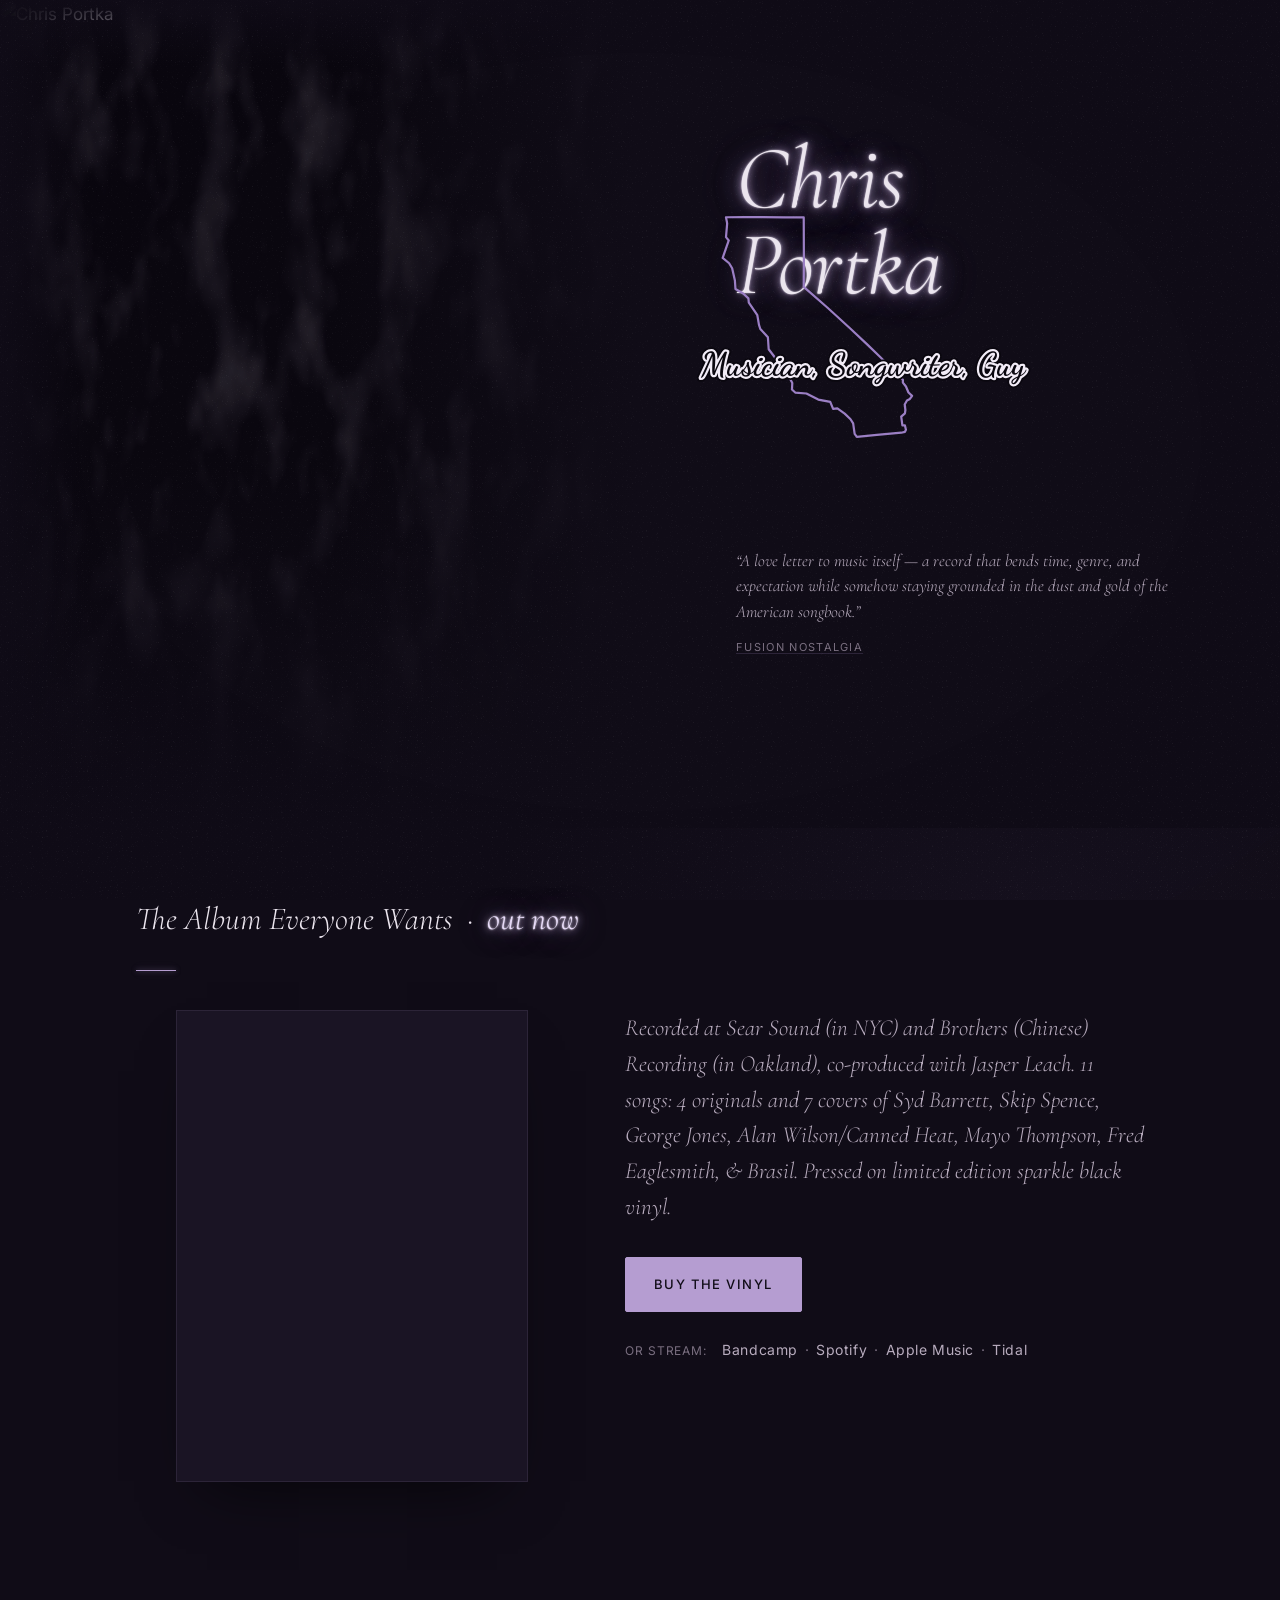
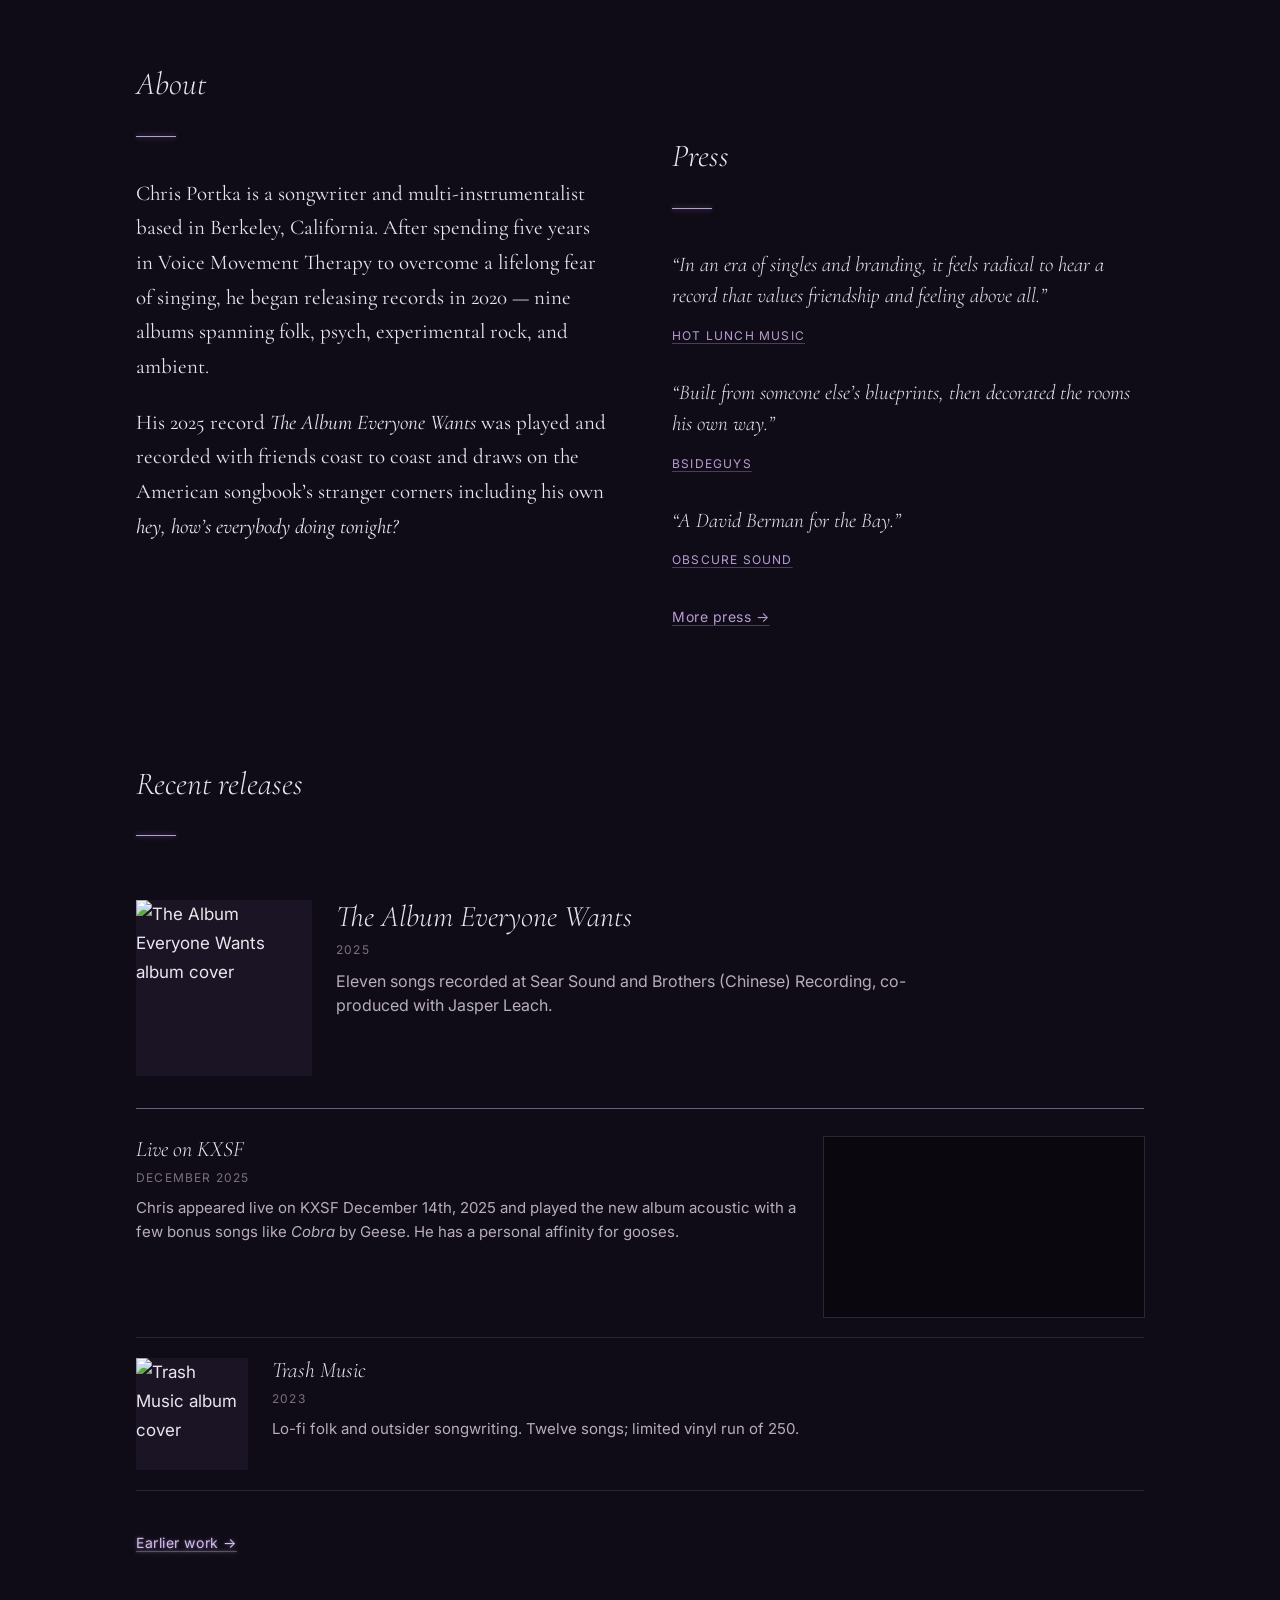
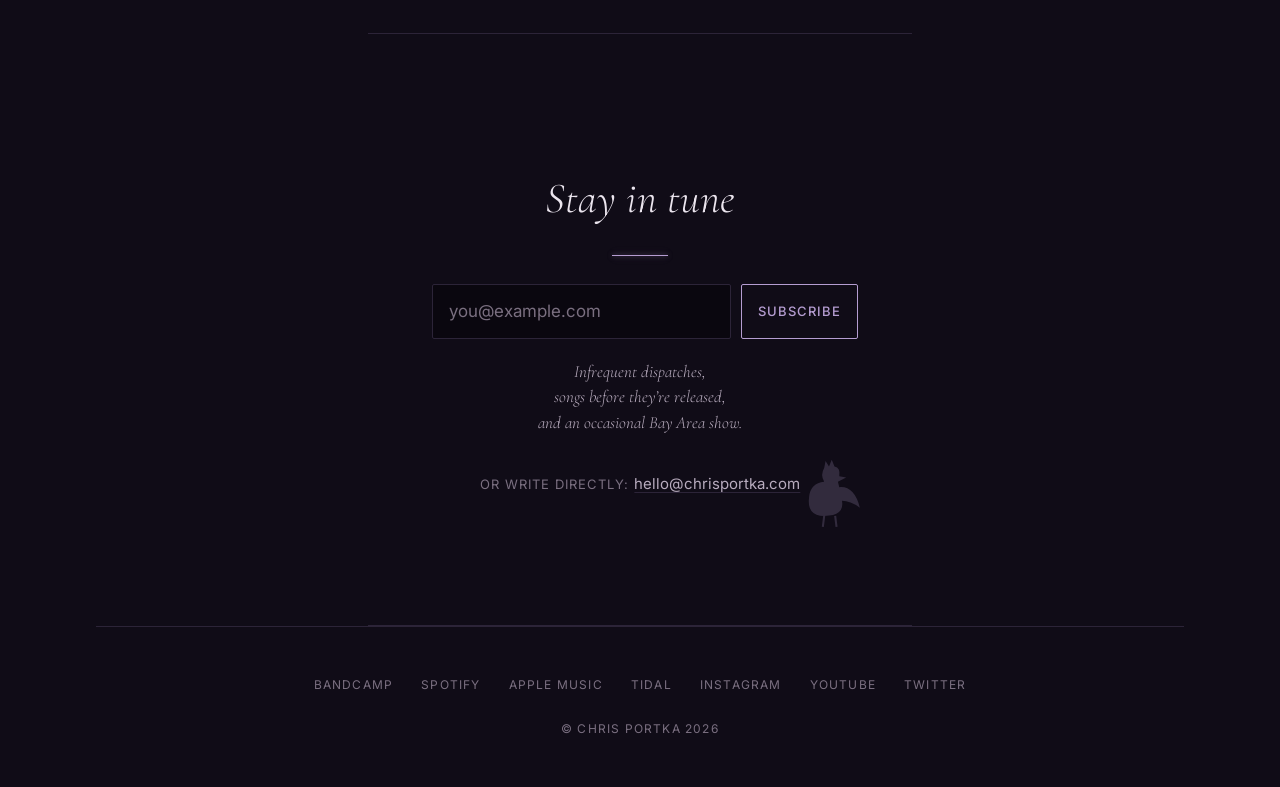
==== commit b6faf9cb: "Cursive sticker tagline: Dancing Script 700 (1.4.1) The Inter 800 sticker tagline read blocky. Swapp" ====
--- a/index.html
+++ b/index.html
@@ -36,7 +36,7 @@
 
   <link rel="preconnect" href="https://fonts.googleapis.com">
   <link rel="preconnect" href="https://fonts.gstatic.com" crossorigin>
-  <link href="https://fonts.googleapis.com/css2?family=Cormorant+Garamond:ital,wght@0,300;0,400;0,500;1,300;1,400;1,500&family=Inter:wght@400;500;800&display=swap" rel="stylesheet">
+  <link href="https://fonts.googleapis.com/css2?family=Cormorant+Garamond:ital,wght@0,300;0,400;0,500;1,300;1,400;1,500&family=Dancing+Script:wght@700&family=Inter:wght@400;500&display=swap" rel="stylesheet">
 
   <link rel="stylesheet" href="/assets/style.css">
 
@@ -245,9 +245,9 @@
           <!-- sticker-style tagline: black core / white band / black rim,
                three stacked copies since SVG text takes one stroke each -->
           <g class="cali-tagline" aria-hidden="true">
-            <text class="ct-outer" x="135" y="148" text-anchor="middle">Musician, Songwriter, Guy</text>
-            <text class="ct-band"  x="135" y="148" text-anchor="middle">Musician, Songwriter, Guy</text>
-            <text class="ct-core"  x="135" y="148" text-anchor="middle">Musician, Songwriter, Guy</text>
+            <text class="ct-outer" x="142" y="148" text-anchor="middle">Musician, Songwriter, Guy</text>
+            <text class="ct-band"  x="142" y="148" text-anchor="middle">Musician, Songwriter, Guy</text>
+            <text class="ct-core"  x="142" y="148" text-anchor="middle">Musician, Songwriter, Guy</text>
           </g>
         </svg>
       </div>
--- a/assets/style.css
+++ b/assets/style.css
@@ -660,15 +660,16 @@
   89.5% { opacity: 0; transform: translate(12px,4px) scale(0.4); }
   100% { opacity: 0; transform: translate(0,0) scale(0.4); }
 }
-/* Sticker tagline — "Musician, Songwriter, Guy" as black core / white
-   band / black rim, like a die-cut sticker slapped over the neon. Three
-   stacked copies because SVG text takes one stroke each; rounded joins
-   keep the bands smooth. */
+/* Sticker tagline — "Musician, Songwriter, Guy" in a flowing cursive as
+   black core / white band / black rim, like a die-cut sticker slapped
+   over the neon. Three stacked copies because SVG text takes one stroke
+   each; rounded joins keep the bands smooth. Dancing Script 700 is the
+   heaviest of the pretty cursives, so the counters survive the band. */
 .cali-tagline text {
-  font-family: var(--sans);
-  font-weight: 800;
-  font-size: 20.5px;
-  letter-spacing: 0.6px;
+  font-family: "Dancing Script", "Brush Script MT", cursive;
+  font-weight: 700;
+  font-size: 31px;
+  letter-spacing: 0;
   stroke-linejoin: round;
   stroke-linecap: round;
 }
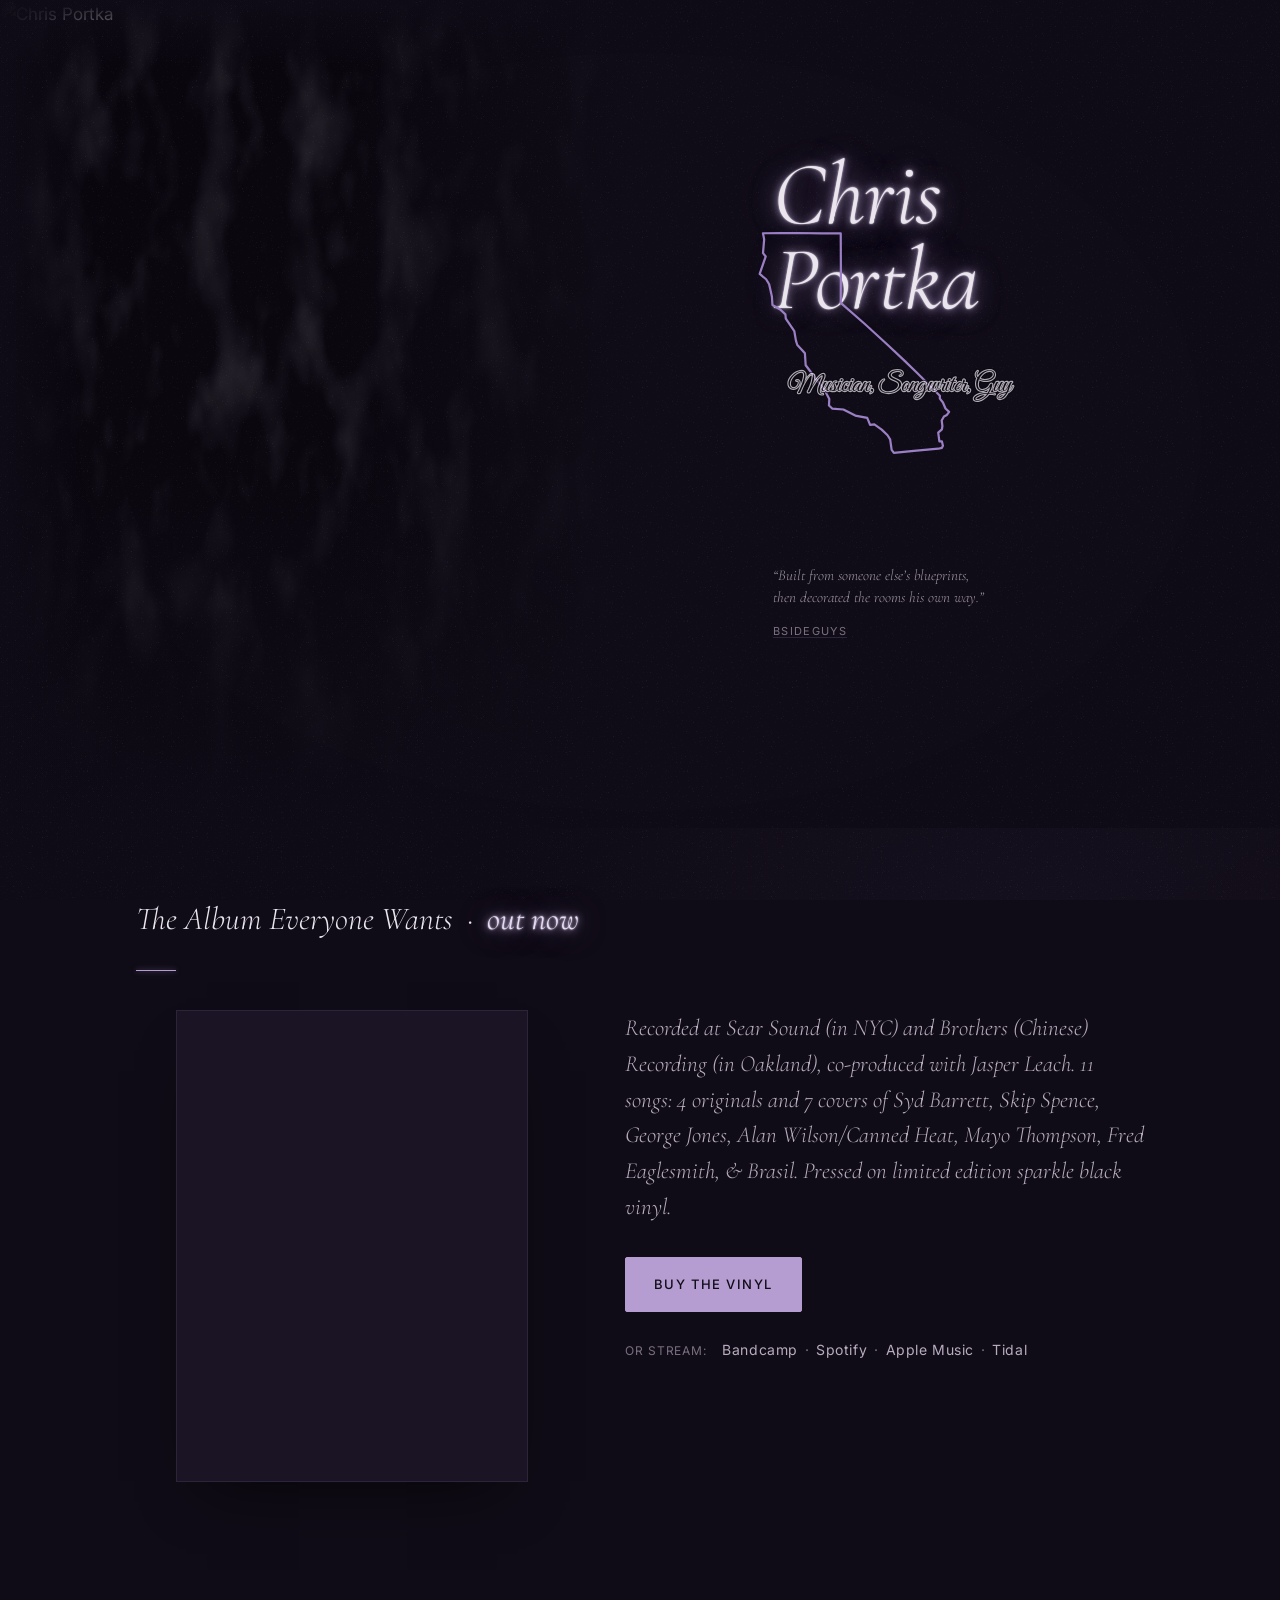
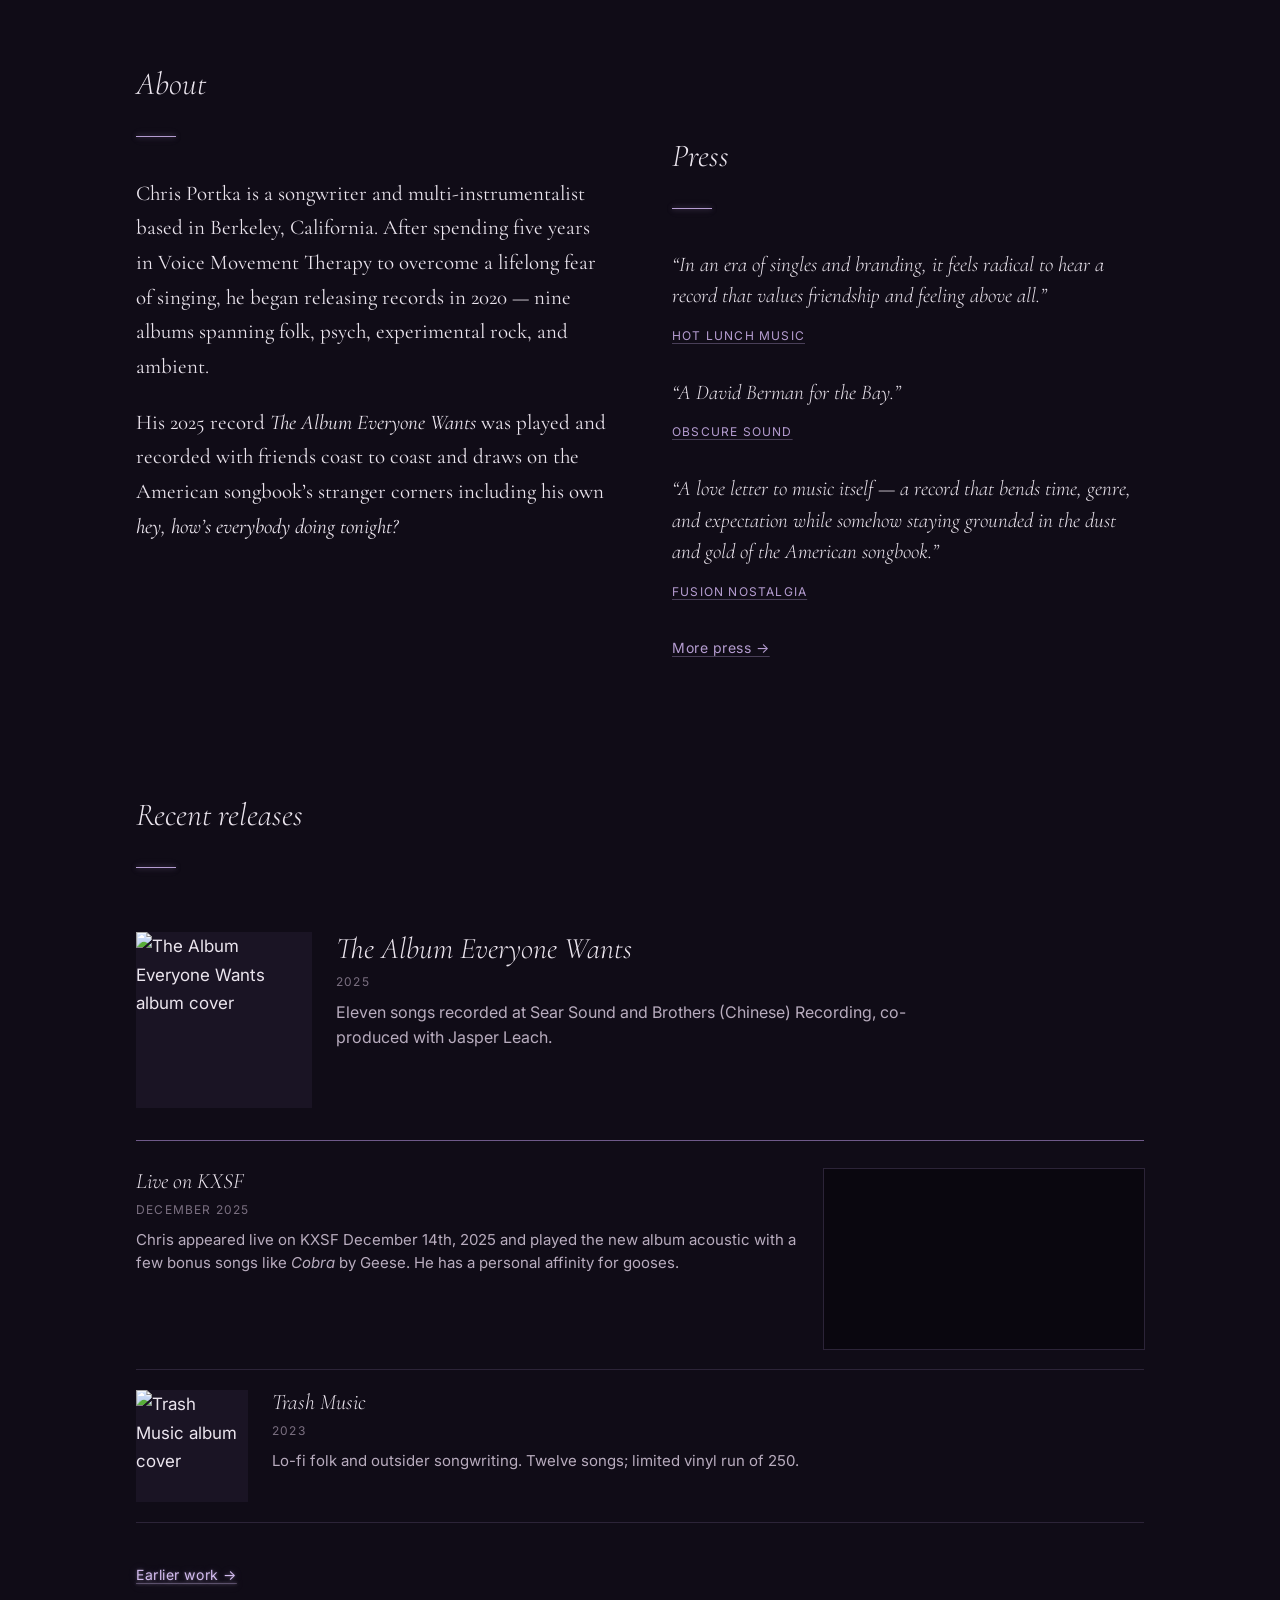
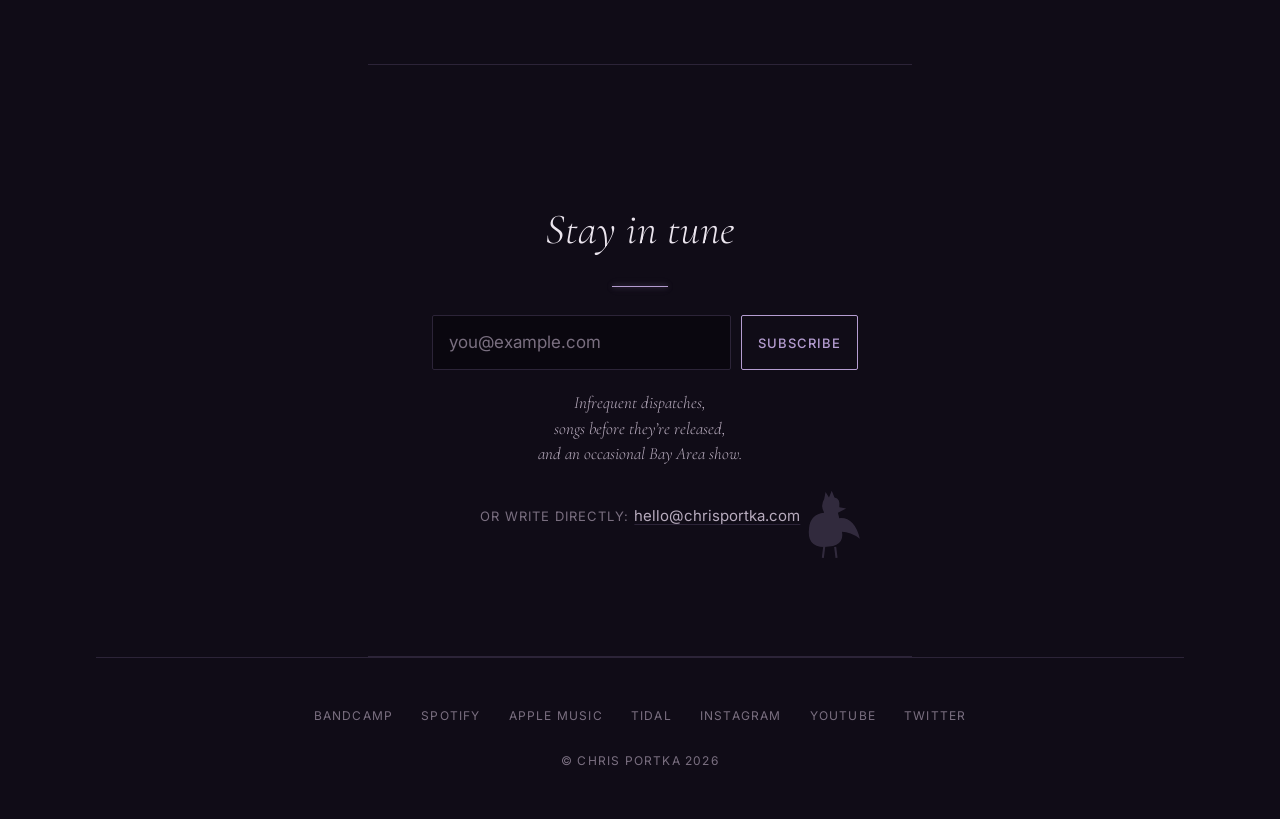
==== commit a583403b: "Even out hero-quote weight across roulette draws (1.4.4) Reported: only the Berman quote looked righ" ====
--- a/index.html
+++ b/index.html
@@ -36,7 +36,7 @@
 
   <link rel="preconnect" href="https://fonts.googleapis.com">
   <link rel="preconnect" href="https://fonts.gstatic.com" crossorigin>
-  <link href="https://fonts.googleapis.com/css2?family=Cormorant+Garamond:ital,wght@0,300;0,400;0,500;1,300;1,400;1,500&family=Dancing+Script:wght@700&family=Inter:wght@400;500&display=swap" rel="stylesheet">
+  <link href="https://fonts.googleapis.com/css2?family=Cormorant+Garamond:ital,wght@0,300;0,400;0,500;1,300;1,400;1,500&family=Great+Vibes&family=Inter:wght@400;500&display=swap" rel="stylesheet">
 
   <link rel="stylesheet" href="/assets/style.css">
 
@@ -354,6 +354,9 @@
     var pick = Math.floor(Math.random() * pool.length);
     if (pick === 0) return;
     hero.querySelector('p').innerHTML = pool[pick].text;
+    // long quotes size down a notch (.hero-quote--long) so every draw
+    // carries the same whisper-weight as the short default quote
+    hero.classList.toggle('hero-quote--long', hero.querySelector('p').textContent.length > 60);
     hero.querySelector('cite a').textContent = pool[pick].source;
     var slot = slots[pick - 1], slotLink = slot.querySelector('cite a');
     slot.querySelector('blockquote p').innerHTML = pool[0].text;
--- a/assets/style.css
+++ b/assets/style.css
@@ -660,21 +660,24 @@
   89.5% { opacity: 0; transform: translate(12px,4px) scale(0.4); }
   100% { opacity: 0; transform: translate(0,0) scale(0.4); }
 }
-/* Sticker tagline — "Musician, Songwriter, Guy" in a flowing cursive as
-   black core / white band / black rim, like a die-cut sticker slapped
-   over the neon. Three stacked copies because SVG text takes one stroke
-   each; rounded joins keep the bands smooth. Dancing Script 700 is the
-   heaviest of the pretty cursives, so the counters survive the band. */
+/* Sticker tagline — "Musician, Songwriter, Guy" in Great Vibes as black
+   core / white band / black rim, like a die-cut sticker slapped over the
+   neon. Three stacked copies because SVG text takes one stroke each.
+   Great Vibes is a delicate calligraphic script, so the bands are thin
+   (2.5/4.6, vs 4.2/7.5 for a heavy face) — any thicker and the loops
+   and counters fill in. */
+.cali-tagline { opacity: 0.7; }
 .cali-tagline text {
-  font-family: "Dancing Script", "Brush Script MT", cursive;
-  font-weight: 700;
-  font-size: 31px;
+  font-family: "Great Vibes", "Brush Script MT", cursive;
+  font-weight: 400;
+  font-size: 23px;
   letter-spacing: 0;
   stroke-linejoin: round;
   stroke-linecap: round;
 }
-.cali-tagline .ct-outer { fill: none; stroke: #0a070f; stroke-width: 7.5; }
-.cali-tagline .ct-band  { fill: none; stroke: #f2ecf7; stroke-width: 4.2; }
+/* bands scale with the type: at 23px these keep the loops open */
+.cali-tagline .ct-outer { fill: none; stroke: #0a070f; stroke-width: 4; }
+.cali-tagline .ct-band  { fill: none; stroke: #f2ecf7; stroke-width: 2.15; }
 .cali-tagline .ct-core  { fill: #0a070f; }
 
 /* Red Room wink — the state's interior is a hidden B&W test pattern
@@ -744,9 +747,16 @@
   .hero-cali:focus-within .redroom { animation: none; opacity: 0; }
 }
 
+/* The roulette can land any of the four quotes here; the styling is
+   identical for all of them, but a 150-char quote wraps into a block
+   that LOOKS louder than the one-line Berman quote at the same size.
+   Cap the measure and let the roulette script mark long quotes
+   (.hero-quote--long) to size down a notch, so every draw carries the
+   same whisper-weight in the hero. */
 .hero-quote {
-  margin: 0 0 2rem;
+  margin: 0 auto 2rem;
   padding: 0;
+  max-width: 34ch;
 }
 .hero-quote p {
   font-family: var(--serif);
@@ -756,6 +766,11 @@
   line-height: 1.5;
   color: var(--ink-soft);
   margin: 0 0 0.4rem;
+  text-wrap: balance;
+}
+.hero-quote--long p {
+  font-size: 0.9375rem;
+  opacity: 0.85;
 }
 .hero-quote cite {
   font-size: 0.6875rem;
@@ -821,6 +836,8 @@
     padding: var(--gutter) clamp(2rem, 5vw, 5rem);
   }
   h1#name { font-size: clamp(4.5rem, 7vw, 8rem); }
+  /* left-aligned hero column: pin the capped quote block left */
+  .hero-quote { margin-left: 0; margin-right: 0; }
   .hero-cali {
     margin: calc(-1 * clamp(4.5rem, 7vw, 8rem) - 1.25rem) 0 2rem -1.5rem;
   }
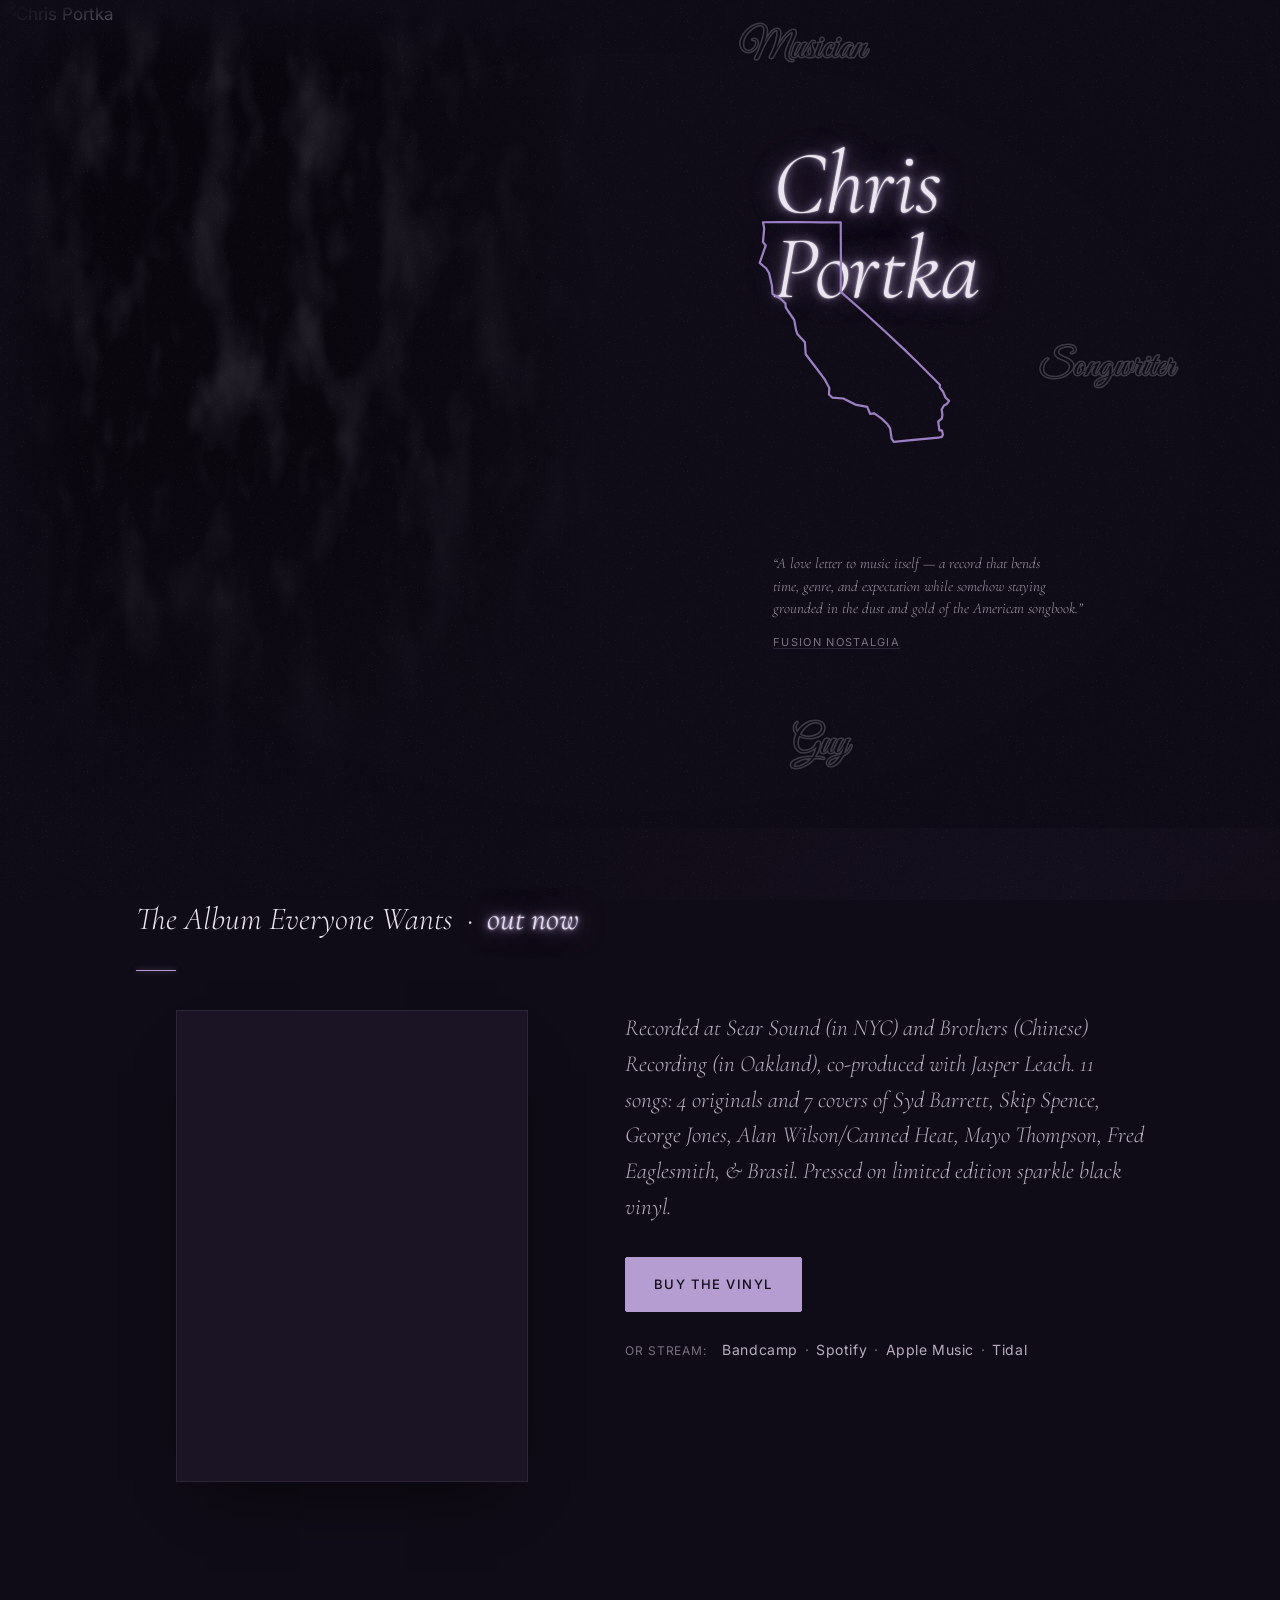
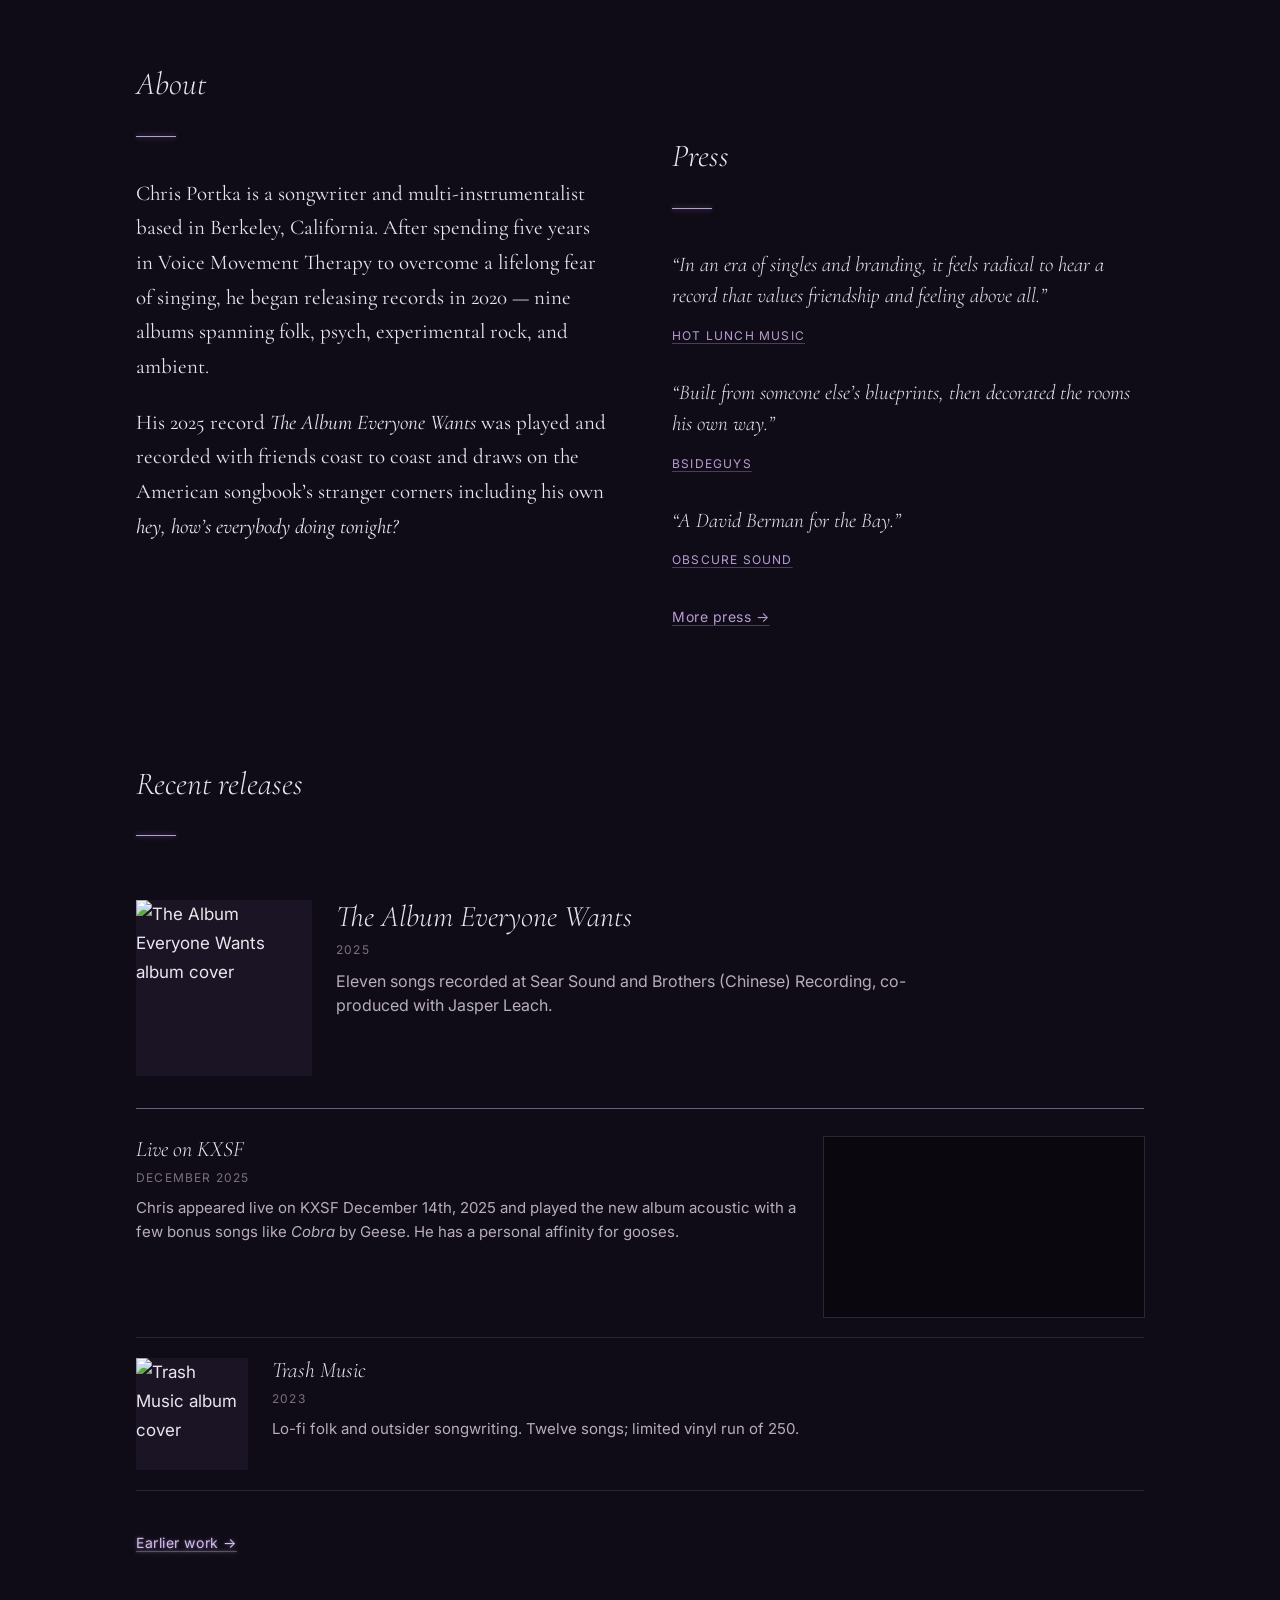
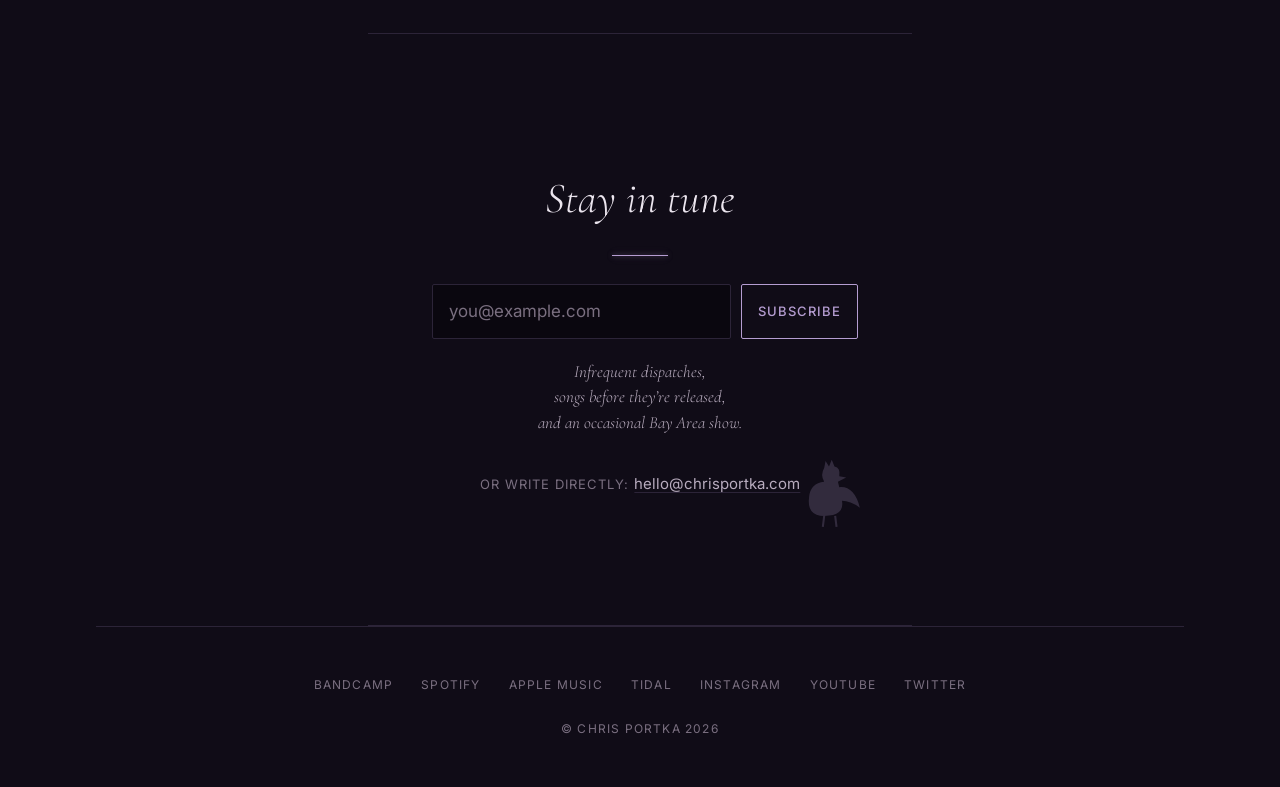
==== commit 174c5040: "Tagline words float around the hero as lore-objects (1.5.1) "Musician, Songwriter, Guy" splits into " ====
--- a/index.html
+++ b/index.html
@@ -240,17 +240,29 @@
               <path class="cali-spark cali-spark--3" d="M236 224 l5 4 l-2 -1 l7 5"/>
               <path class="cali-spark cali-spark--4" d="M236 224 l3 -7 l-1 3 l3 -7"/>
               <path class="cali-spark cali-spark--5" d="M236 224 l7 2 l-2 -2 l8 4"/>
+              <path class="cali-bolt" d="M236 224 l9 -3 l-4 4 l13 -2 l-5 5 l15 1"/>
             </g>
-          </g>
-          <!-- sticker-style tagline: black core / white band / black rim,
-               three stacked copies since SVG text takes one stroke each -->
-          <g class="cali-tagline" aria-hidden="true">
-            <text class="ct-outer" x="142" y="148" text-anchor="middle">Musician, Songwriter, Guy</text>
-            <text class="ct-band"  x="142" y="148" text-anchor="middle">Musician, Songwriter, Guy</text>
-            <text class="ct-core"  x="142" y="148" text-anchor="middle">Musician, Songwriter, Guy</text>
           </g>
         </svg>
       </div>
+      <!-- the tagline's three words float around the hero as mostly
+           transparent sticker-objects, lore-wisp style (the svg above
+           keeps the aria-label, so these are decorative) -->
+      <svg class="float-word float-word--musician" viewBox="0 0 150 62" aria-hidden="true">
+        <text class="ct-outer" x="75" y="40" text-anchor="middle">Musician</text>
+        <text class="ct-band"  x="75" y="40" text-anchor="middle">Musician</text>
+        <text class="ct-core"  x="75" y="40" text-anchor="middle">Musician</text>
+      </svg>
+      <svg class="float-word float-word--songwriter" viewBox="0 0 190 62" aria-hidden="true">
+        <text class="ct-outer" x="95" y="40" text-anchor="middle">Songwriter</text>
+        <text class="ct-band"  x="95" y="40" text-anchor="middle">Songwriter</text>
+        <text class="ct-core"  x="95" y="40" text-anchor="middle">Songwriter</text>
+      </svg>
+      <svg class="float-word float-word--guy" viewBox="0 0 90 62" aria-hidden="true">
+        <text class="ct-outer" x="45" y="40" text-anchor="middle">Guy</text>
+        <text class="ct-band"  x="45" y="40" text-anchor="middle">Guy</text>
+        <text class="ct-core"  x="45" y="40" text-anchor="middle">Guy</text>
+      </svg>
       <blockquote class="hero-quote">
         <p>&ldquo;A David Berman for the Bay.&rdquo;</p>
         <cite><a href="#press">Obscure Sound</a></cite>
@@ -260,7 +272,7 @@
 
   <!-- ================= CURRENT RELEASE ================= -->
   <section id="release" class="release" aria-labelledby="release-heading">
-    <h2 id="release-heading" class="section-heading">The Album Everyone Wants &nbsp;&middot;&nbsp; <span class="neon-outnow">out now<span class="sign-spark sign-spark--1" aria-hidden="true"></span><span class="sign-spark sign-spark--2" aria-hidden="true"></span><span class="sign-spark sign-spark--3" aria-hidden="true"></span><span class="sign-spark sign-spark--4" aria-hidden="true"></span><span class="sign-spark sign-spark--5" aria-hidden="true"></span><span class="sign-spark sign-spark--6" aria-hidden="true"></span><span class="sign-spark sign-spark--7" aria-hidden="true"></span></span></h2>
+    <h2 id="release-heading" class="section-heading">The Album Everyone Wants &nbsp;&middot;&nbsp; <span class="neon-outnow">out now<span class="sign-spark sign-spark--1" aria-hidden="true"></span><span class="sign-spark sign-spark--2" aria-hidden="true"></span><span class="sign-spark sign-spark--3" aria-hidden="true"></span><span class="sign-spark sign-spark--4" aria-hidden="true"></span><span class="sign-spark sign-spark--5" aria-hidden="true"></span><span class="sign-spark sign-spark--6" aria-hidden="true"></span><span class="sign-spark sign-spark--7" aria-hidden="true"></span><span class="sign-bolt sign-bolt--now" aria-hidden="true"></span></span></h2>
 
     <div class="release-grid">
       <figure class="album-cover">
@@ -415,7 +427,7 @@
     </ol>
 
     <p class="full-disco">
-      <a href="/earlier-work" class="arrow-link neon-dying">Earlier work &rarr;<span class="sign-spark sign-spark--d1" aria-hidden="true"></span><span class="sign-spark sign-spark--d2" aria-hidden="true"></span></a>
+      <a href="/earlier-work" class="arrow-link neon-dying">Earlier work &rarr;<span class="sign-spark sign-spark--d1" aria-hidden="true"></span><span class="sign-spark sign-spark--d2" aria-hidden="true"></span><span class="sign-bolt sign-bolt--dying" aria-hidden="true"></span></a>
     </p>
   </section>
 
--- a/assets/style.css
+++ b/assets/style.css
@@ -456,7 +456,10 @@
   height: 0.075em;
   border-radius: 0.04em;
   background: linear-gradient(90deg, rgba(248, 241, 255, 0) 0%, #f8f1ff 45%, #ffffff 100%);
-  box-shadow: 0 0 4px rgba(244, 236, 255, 0.9), 0 0 9px rgba(181, 157, 209, 0.6);
+  box-shadow:
+    0 0 5px rgba(255, 255, 255, 1),
+    0 0 12px rgba(212, 189, 240, 0.9),
+    0 0 22px rgba(181, 157, 209, 0.5);
   opacity: 0;
   transform-origin: left center;
   pointer-events: none;
@@ -526,6 +529,137 @@
   79% { opacity: 0; transform: rotate(18deg) translateX(1.4em) scaleX(0.25); }
   100% { opacity: 0; transform: rotate(18deg) translateX(0) scaleX(0.3); }
 }
+/* Angular lightning bolt that cracks off a sign when it shorts — a
+   jagged clip-path shard with a hard double-flash. drop-shadow (not
+   box-shadow) so the glow follows the bolt's shape. */
+.sign-bolt {
+  position: absolute;
+  top: -0.2em;
+  right: -0.55em;
+  width: 1.1em;
+  height: 1.1em;
+  background: linear-gradient(135deg, #ffffff 20%, #d4bdf0 100%);
+  clip-path: polygon(0% 0%, 42% 30%, 28% 36%, 68% 64%, 52% 70%, 100% 100%, 44% 62%, 58% 55%, 18% 30%, 32% 24%);
+  filter: drop-shadow(0 0 3px rgba(255, 255, 255, 1)) drop-shadow(0 0 8px rgba(181, 157, 209, 0.85));
+  opacity: 0;
+  transform-origin: top left;
+  pointer-events: none;
+}
+.sign-bolt--now   { animation: bolt-now 6.5s linear infinite; }
+.sign-bolt--dying { animation: bolt-dying 8s linear infinite; width: 0.95em; height: 0.95em; top: -0.25em; right: -0.4em; }
+@keyframes bolt-now {
+  0%, 76.5% { opacity: 0; transform: scale(0.2) rotate(8deg); }
+  77.2% { opacity: 1; transform: scale(1) rotate(0deg); }
+  78% { opacity: 0.1; transform: scale(1.02); }
+  79% { opacity: 0.95; transform: scale(1.18) rotate(-5deg); }
+  81.5% { opacity: 0; transform: scale(0.95); }
+  100% { opacity: 0; transform: scale(0.2) rotate(8deg); }
+}
+@keyframes bolt-dying {
+  0%, 69.5% { opacity: 0; transform: scale(0.2); }
+  70.5% { opacity: 1; transform: scale(1) rotate(6deg); }
+  71.5% { opacity: 0.15; transform: scale(1.03); }
+  72.5% { opacity: 0.9; transform: scale(1.2) rotate(-6deg); }
+  74.5% { opacity: 0; transform: scale(1); }
+  100% { opacity: 0; transform: scale(0.2); }
+}
+
+/* Neon utility for small links and kickers on the subpages — a lit
+   accent glow with one rare dip per cycle. Doubled class beats the
+   later element-scoped rules (.back-link a, .press-inquiries) without
+   resorting to !important. */
+.neon-link.neon-link {
+  color: var(--accent-bright);
+  text-decoration-color: rgba(212, 189, 240, 0.35);
+  text-shadow:
+    0 0 4px rgba(212, 189, 240, 0.55),
+    0 0 10px rgba(181, 157, 209, 0.35);
+  animation: neon-link 8s ease-in-out infinite;
+}
+a.neon-link.neon-link:hover { color: #f0e7fb; }
+@keyframes neon-link {
+  0%, 57%, 61%, 100% { opacity: 1; }
+  59% { opacity: 0.55; }
+}
+
+/* Blacklight — the hidden Proto Play doorway. Deep purple that barely
+   rises off the dark, with a UV-violet halo; the link warms under the
+   lamp on hover. Deliberately dim: it's an easter egg, not navigation. */
+.blacklight.blacklight {
+  color: #4a3670;
+  text-shadow:
+    0 0 8px rgba(124, 77, 255, 0.30),
+    0 0 18px rgba(94, 44, 165, 0.22);
+}
+.blacklight a {
+  color: #6a4bad;
+  text-decoration-color: rgba(124, 77, 255, 0.35);
+  text-shadow:
+    0 0 6px rgba(124, 77, 255, 0.5),
+    0 0 14px rgba(124, 77, 255, 0.3);
+}
+.blacklight a:hover {
+  color: #8f6fff;
+  text-shadow:
+    0 0 8px rgba(143, 111, 255, 0.85),
+    0 0 20px rgba(124, 77, 255, 0.55);
+}
+
+/* 404 — the most broken sign on the site. Violent fritz: long dark
+   sags, rapid stutters, a hard flare, sparks and a bolt of its own. */
+.neon-404 {
+  position: relative;
+  display: inline-block;
+  text-shadow:
+    0 0 2px rgba(248, 242, 255, 0.9),
+    0 0 9px rgba(212, 189, 240, 0.7),
+    0 0 24px rgba(181, 157, 209, 0.5);
+  animation: neon-404 3.8s linear infinite;
+}
+@keyframes neon-404 {
+  0%, 100% { opacity: 0.6; text-shadow: 0 0 2px rgba(212, 189, 240, 0.3), 0 0 6px rgba(181, 157, 209, 0.18); }
+  8% { opacity: 1; text-shadow: 0 0 2px rgba(248, 242, 255, 0.9), 0 0 9px rgba(212, 189, 240, 0.7), 0 0 24px rgba(181, 157, 209, 0.5); }
+  11% { opacity: 0.45; text-shadow: none; }
+  13% { opacity: 0.95; text-shadow: 0 0 2px rgba(248, 242, 255, 0.9), 0 0 9px rgba(212, 189, 240, 0.7), 0 0 24px rgba(181, 157, 209, 0.5); }
+  15% { opacity: 0.5; text-shadow: none; }
+  17%, 42% { opacity: 0.85; text-shadow: 0 0 2px rgba(212, 189, 240, 0.5), 0 0 8px rgba(181, 157, 209, 0.3); }
+  45% { opacity: 0.45; text-shadow: none; }
+  47% {
+    opacity: 1;
+    text-shadow:
+      0 0 3px rgba(255, 253, 255, 1),
+      0 0 12px rgba(228, 210, 250, 0.95),
+      0 0 30px rgba(198, 174, 226, 0.7);
+  }
+  50% { opacity: 0.5; text-shadow: none; }
+  52%, 74% { opacity: 0.7; text-shadow: 0 0 2px rgba(212, 189, 240, 0.4), 0 0 7px rgba(181, 157, 209, 0.25); }
+  77% { opacity: 0.45; }
+  79% { opacity: 0.9; text-shadow: 0 0 2px rgba(248, 242, 255, 0.8), 0 0 9px rgba(212, 189, 240, 0.6); }
+  82% { opacity: 0.6; }
+}
+.sign-spark--404a { animation-name: spark-404a; animation-duration: 3.8s; }
+.sign-spark--404b { animation-name: spark-404b; animation-duration: 3.8s; top: 0.25em; width: 0.4em; }
+.sign-bolt--404   { animation: bolt-404 3.8s linear infinite; }
+@keyframes spark-404a {
+  0%, 45.5% { opacity: 0; transform: rotate(-45deg) translateX(0) scaleX(0.3); }
+  47% { opacity: 1; transform: rotate(-45deg) translateX(0.15em) scaleX(1); }
+  56% { opacity: 0; transform: rotate(-45deg) translateX(1.8em) scaleX(0.3); }
+  100% { opacity: 0; transform: rotate(-45deg) translateX(0) scaleX(0.3); }
+}
+@keyframes spark-404b {
+  0%, 46% { opacity: 0; transform: rotate(10deg) translateX(0) scaleX(0.3); }
+  47.5% { opacity: 0.95; transform: rotate(10deg) translateX(0.2em) scaleX(0.95); }
+  57% { opacity: 0; transform: rotate(10deg) translateX(1.6em) scaleX(0.25); }
+  100% { opacity: 0; transform: rotate(10deg) translateX(0) scaleX(0.3); }
+}
+@keyframes bolt-404 {
+  0%, 45.5% { opacity: 0; transform: scale(0.2) rotate(8deg); }
+  46.5% { opacity: 1; transform: scale(1) rotate(0deg); }
+  47.5% { opacity: 0.15; transform: scale(1.02); }
+  48.5% { opacity: 0.95; transform: scale(1.2) rotate(-6deg); }
+  51% { opacity: 0; transform: scale(0.95); }
+  100% { opacity: 0; transform: scale(0.2) rotate(8deg); }
+}
 /* California outline + "Musician, Songwriter, Guy" tagline overlay.
    The name is forced onto two lines ("Chris" / "Portka"). The state's
    top vertex pulls up by one line of the name (calc'd against the
@@ -601,15 +735,41 @@
 .cali-spark {
   fill: none;
   stroke: #f6eeff;
-  stroke-width: 1.7;
+  stroke-width: 2;
   stroke-linecap: round;
   stroke-linejoin: round;
   transform-box: fill-box;
   transform-origin: left center;
   opacity: 0;
-  filter: drop-shadow(0 0 2px rgba(244, 236, 255, 1))
-          drop-shadow(0 0 5px rgba(181, 157, 209, 0.75));
+  filter: drop-shadow(0 0 3px rgba(255, 255, 255, 1))
+          drop-shadow(0 0 7px rgba(212, 189, 240, 0.9))
+          drop-shadow(0 0 14px rgba(181, 157, 209, 0.5));
   animation: cali-spark-1 7s linear infinite;
+}
+/* a bigger angular bolt that cracks off the corner at the big flares */
+.cali-bolt {
+  fill: none;
+  stroke: #ffffff;
+  stroke-width: 2.1;
+  stroke-linejoin: miter;
+  stroke-linecap: round;
+  transform-box: fill-box;
+  transform-origin: left center;
+  opacity: 0;
+  filter: drop-shadow(0 0 3px rgba(255, 255, 255, 1))
+          drop-shadow(0 0 9px rgba(181, 157, 209, 0.85));
+  animation: cali-bolt 7s linear infinite;
+}
+@keyframes cali-bolt {
+  0%, 48.5% { opacity: 0; transform: scale(0.15); }
+  49.3% { opacity: 1; transform: scale(1); }
+  50.2% { opacity: 0.1; transform: scale(1.05); }
+  51% { opacity: 0.95; transform: scale(1.25) rotate(6deg); }
+  53% { opacity: 0; transform: scale(1.1); }
+  81.5% { opacity: 0; transform: scale(0.15); }
+  82.3% { opacity: 0.9; transform: scale(0.95) rotate(-4deg); }
+  84% { opacity: 0; transform: scale(0.85); }
+  100% { opacity: 0; transform: scale(0.15); }
 }
 .cali-spark--2 { animation-name: cali-spark-2; }
 .cali-spark--3 { animation-name: cali-spark-3; }
@@ -660,25 +820,44 @@
   89.5% { opacity: 0; transform: translate(12px,4px) scale(0.4); }
   100% { opacity: 0; transform: translate(0,0) scale(0.4); }
 }
-/* Sticker tagline — "Musician, Songwriter, Guy" in Great Vibes as black
-   core / white band / black rim, like a die-cut sticker slapped over the
-   neon. Three stacked copies because SVG text takes one stroke each.
-   Great Vibes is a delicate calligraphic script, so the bands are thin
-   (2.5/4.6, vs 4.2/7.5 for a heavy face) — any thicker and the loops
-   and counters fill in. */
-.cali-tagline { opacity: 0.7; }
-.cali-tagline text {
+/* Floating tagline words — "Musician" / "Songwriter" / "Guy" as three
+   separate sticker-objects (Great Vibes, black core / white band /
+   black rim) drifting around the hero text at ~20% opacity, lore-wisp
+   style. The hero's real content is lifted above them (z-index) so a
+   drifting word never obscures the name or quote. */
+.float-word {
+  position: absolute;
+  overflow: visible;
+  pointer-events: none;
+  opacity: 0.2;
+  z-index: 0;
+  height: auto;
+}
+.float-word text {
   font-family: "Great Vibes", "Brush Script MT", cursive;
   font-weight: 400;
-  font-size: 23px;
+  font-size: 34px;
   letter-spacing: 0;
   stroke-linejoin: round;
   stroke-linecap: round;
 }
-/* bands scale with the type: at 23px these keep the loops open */
-.cali-tagline .ct-outer { fill: none; stroke: #0a070f; stroke-width: 4; }
-.cali-tagline .ct-band  { fill: none; stroke: #f2ecf7; stroke-width: 2.15; }
-.cali-tagline .ct-core  { fill: #0a070f; }
+/* bands scale with the type: at 34px these keep the loops open */
+.float-word .ct-outer { fill: none; stroke: #0a070f; stroke-width: 5.2; }
+.float-word .ct-band  { fill: none; stroke: #f2ecf7; stroke-width: 2.8; }
+.float-word .ct-core  { fill: #0a070f; }
+.float-word--musician   { top: 1.5%;  left: 2%;  width: 10.5rem; animation: word-float-a 26s ease-in-out infinite; }
+.float-word--songwriter { top: 40%;   right: 0;  width: 13rem;   animation: word-float-b 31s ease-in-out infinite; }
+.float-word--guy        { bottom: 6%; left: 12%; width: 6.5rem;  animation: word-float-a 21s ease-in-out infinite reverse; }
+@keyframes word-float-a {
+  0%, 100% { transform: translate(0, 0) rotate(-2.5deg); opacity: 0.2; }
+  50% { transform: translate(14px, -10px) rotate(2deg); opacity: 0.13; }
+}
+@keyframes word-float-b {
+  0%, 100% { transform: translate(0, 0) rotate(2deg); opacity: 0.2; }
+  50% { transform: translate(-16px, 9px) rotate(-2.5deg); opacity: 0.14; }
+}
+.hero-text { position: relative; }
+.hero-text > :not(.float-word) { position: relative; z-index: 1; }
 
 /* Red Room wink — the state's interior is a hidden B&W test pattern
    behind a slowly wind-blown purple/black curtain, glimpsed with a
@@ -727,9 +906,15 @@
   /* Hold the new neon touches still, keeping their lit resting state. */
   h1#name,
   .neon-outnow,
+  .album-title,
+  .neon-link,
+  .float-word,
   .section-heading::after { animation: none; }
+  .neon-404 { animation: none; opacity: 0.85; }
   .cali-spark,
+  .cali-bolt,
   .sign-spark,
+  .sign-bolt,
   .lore { animation: none; opacity: 0; }
   /* !important is load-bearing: the hover/focus trigger rules appear
      later in the file with equal specificity, and the global
@@ -865,6 +1050,15 @@
   letter-spacing: -0.005em;
   margin: 0 0 0.5rem;
   color: var(--ink);
+  /* subpage headers carry the homepage's neon-sign glow + buzz
+     (name-neon keyframes are shared with h1#name) */
+  text-shadow:
+    0 0 2px rgba(248, 242, 255, 0.9),
+    0 0 9px rgba(212, 189, 240, 0.75),
+    0 0 24px rgba(181, 157, 209, 0.55),
+    0 0 48px rgba(181, 157, 209, 0.32),
+    0 0 90px rgba(181, 157, 209, 0.18);
+  animation: name-neon 9s ease-in-out infinite;
 }
 .album-kicker {
   font-size: 0.8125rem;
@@ -1500,9 +1694,13 @@
 
 .press-divider {
   border: 0;
-  border-top: 1px solid var(--rule);
+  border-top: 1px solid var(--accent-deep);
   max-width: var(--measure);
   margin: 3.5rem 0;
+  /* quiet lit tube between press sections */
+  box-shadow:
+    0 0 6px rgba(181, 157, 209, 0.35),
+    0 0 14px rgba(181, 157, 209, 0.18);
 }
 .press-section-heading {
   font-family: var(--serif);
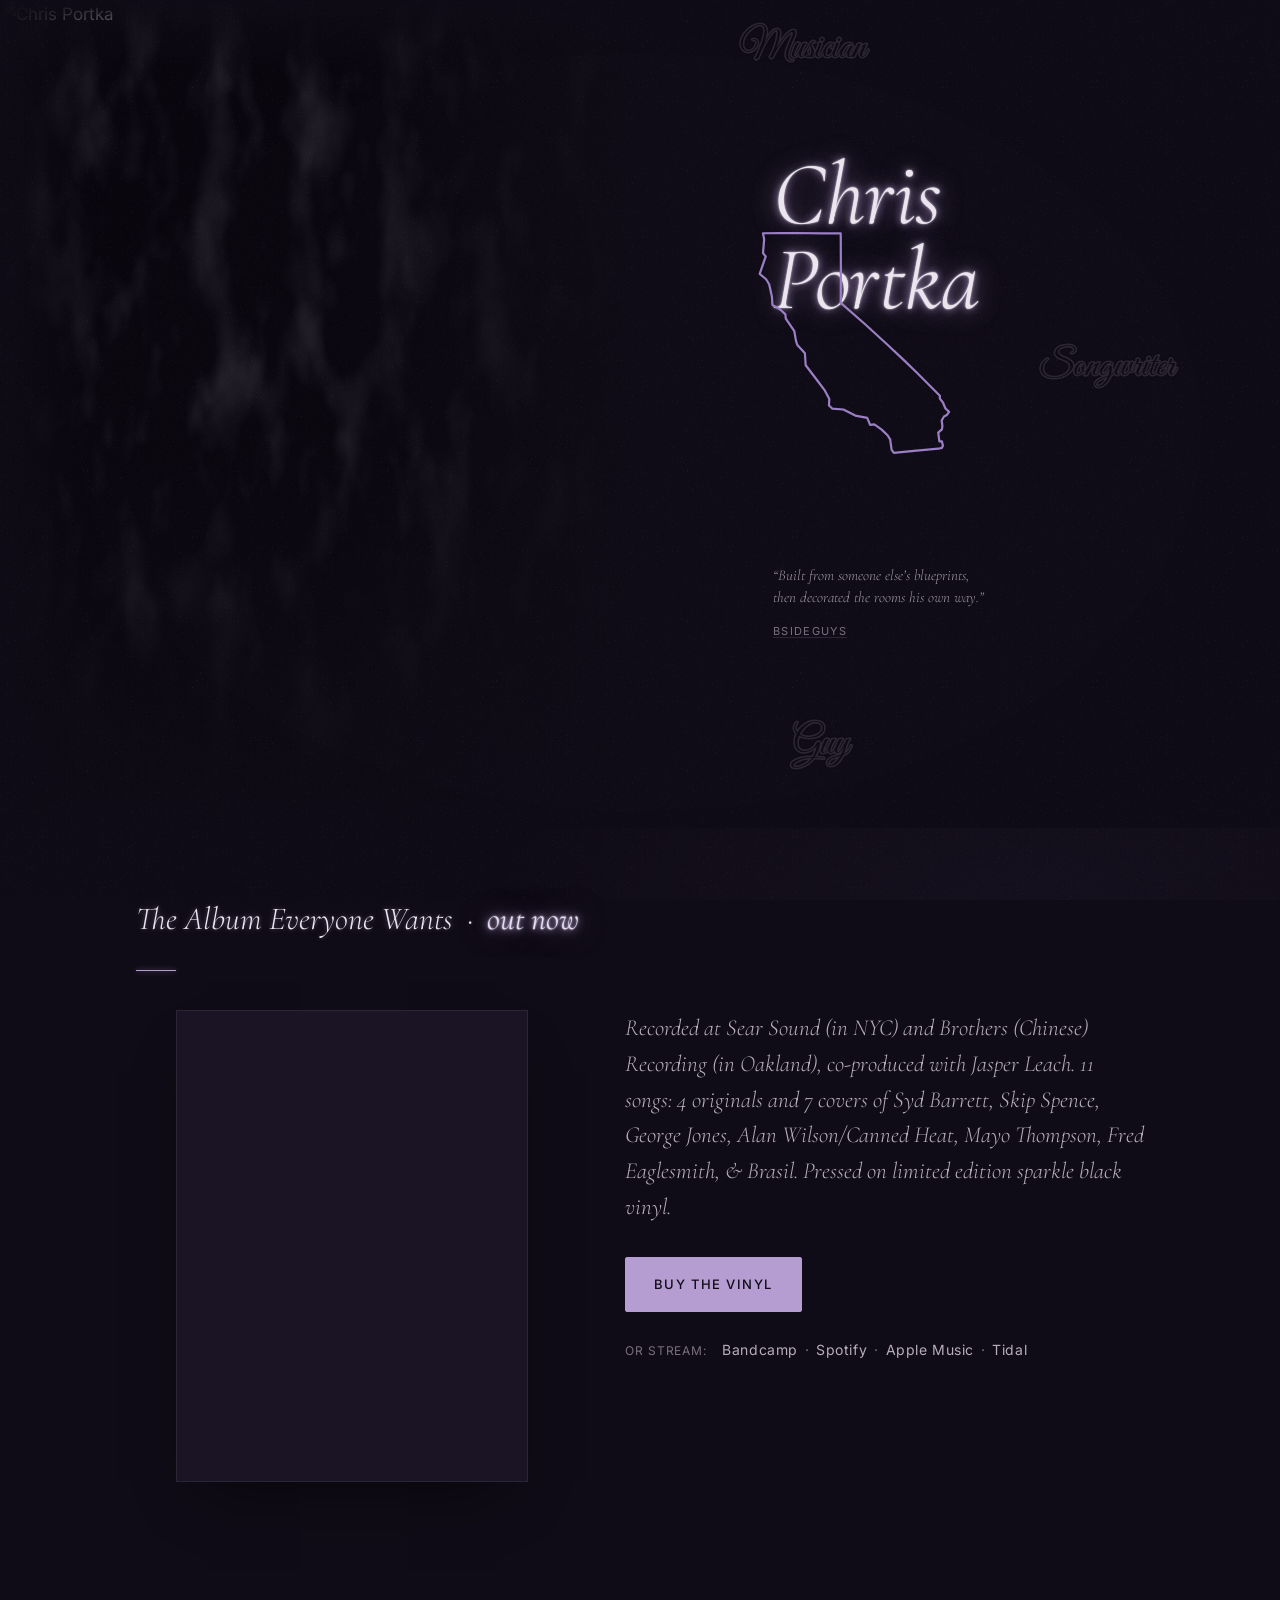
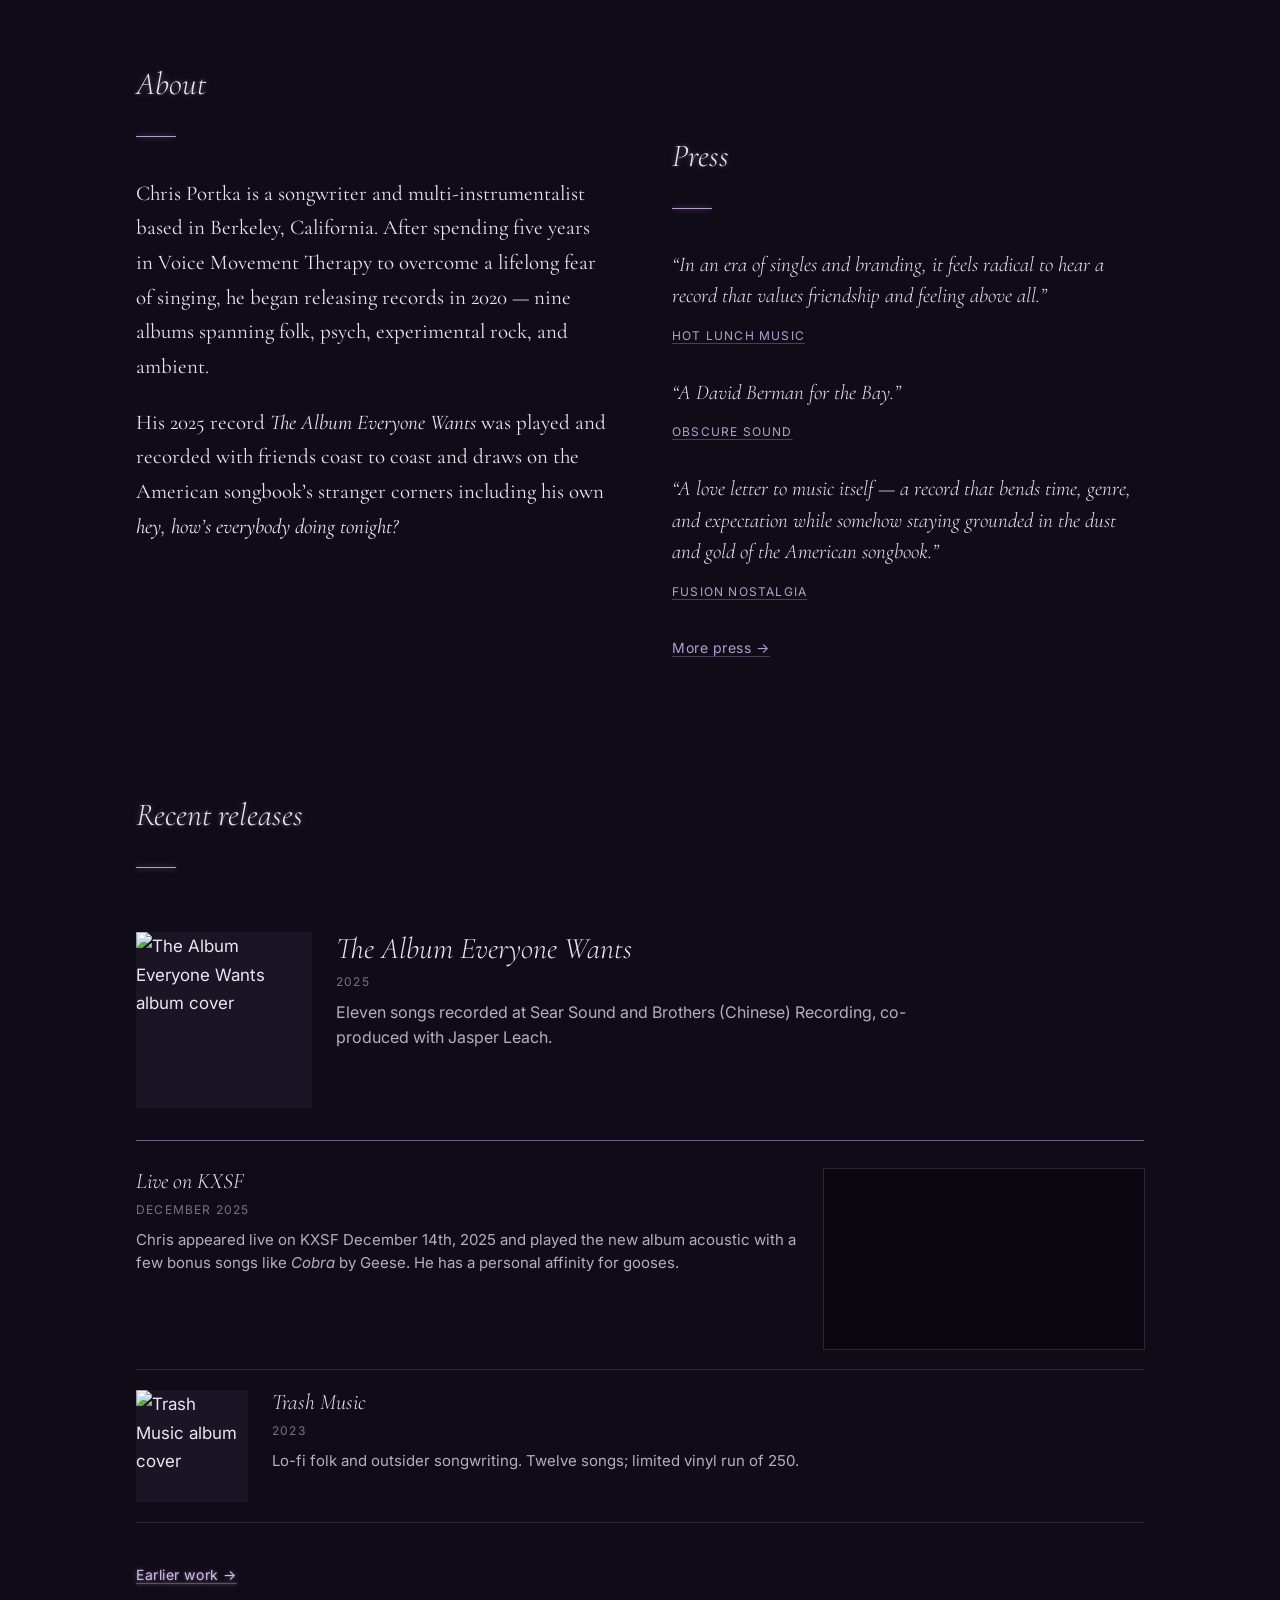
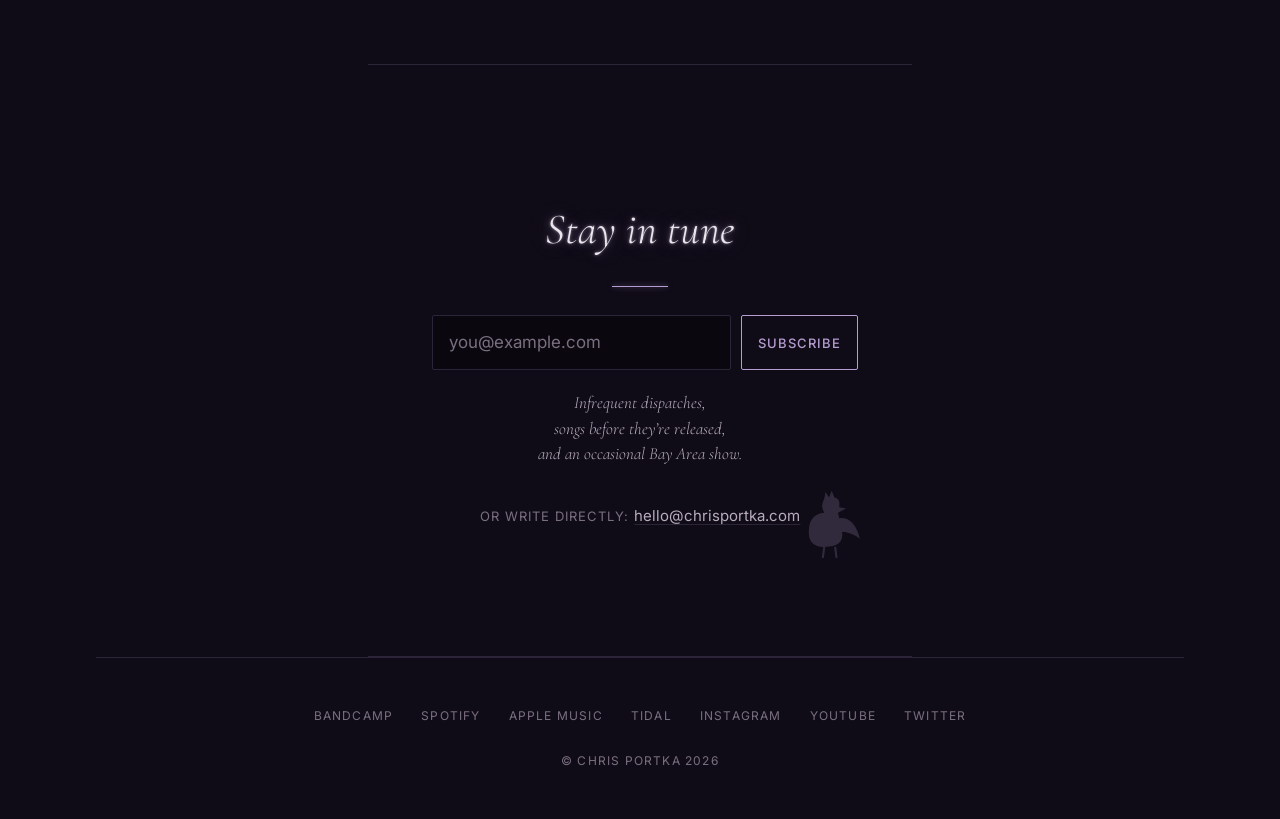
==== commit 006d221b: "Float-words: 12% opacity, meaner flicker, sparks on the flash (1.6.1) (#33) Per request: the three d" ====
--- a/index.html
+++ b/index.html
@@ -252,16 +252,25 @@
         <text class="ct-outer" x="75" y="40" text-anchor="middle">Musician</text>
         <text class="ct-band"  x="75" y="40" text-anchor="middle">Musician</text>
         <text class="ct-core"  x="75" y="40" text-anchor="middle">Musician</text>
+      
+        <path class="word-spark word-spark--a" d="M135 14 l6 -3 l-2 1 l6 -3"/>
+        <path class="word-spark word-spark--b" d="M135 14 l7 1 l-2 -1 l7 2"/>
       </svg>
       <svg class="float-word float-word--songwriter" viewBox="0 0 190 62" aria-hidden="true">
         <text class="ct-outer" x="95" y="40" text-anchor="middle">Songwriter</text>
         <text class="ct-band"  x="95" y="40" text-anchor="middle">Songwriter</text>
         <text class="ct-core"  x="95" y="40" text-anchor="middle">Songwriter</text>
+      
+        <path class="word-spark word-spark--a" d="M172 14 l6 -3 l-2 1 l6 -3"/>
+        <path class="word-spark word-spark--b" d="M172 14 l7 1 l-2 -1 l7 2"/>
       </svg>
       <svg class="float-word float-word--guy" viewBox="0 0 90 62" aria-hidden="true">
         <text class="ct-outer" x="45" y="40" text-anchor="middle">Guy</text>
         <text class="ct-band"  x="45" y="40" text-anchor="middle">Guy</text>
         <text class="ct-core"  x="45" y="40" text-anchor="middle">Guy</text>
+      
+        <path class="word-spark word-spark--a" d="M72 14 l6 -3 l-2 1 l6 -3"/>
+        <path class="word-spark word-spark--b" d="M72 14 l7 1 l-2 -1 l7 2"/>
       </svg>
       <blockquote class="hero-quote">
         <p>&ldquo;A David Berman for the Bay.&rdquo;</p>
--- a/assets/style.css
+++ b/assets/style.css
@@ -135,6 +135,11 @@
   font-weight: 300;
   color: var(--ink);
   letter-spacing: 0;
+  /* subtle neon — a quiet steady halo. The accent rule beneath already
+     carries the flicker, so the heading holds still and lets it talk. */
+  text-shadow:
+    0 0 4px rgba(212, 189, 240, 0.35),
+    0 0 12px rgba(181, 157, 209, 0.22);
 }
 .section-heading::after {
   content: "";
@@ -829,9 +834,10 @@
   position: absolute;
   overflow: visible;
   pointer-events: none;
-  opacity: 0.2;
+  opacity: 0.12;
   z-index: 0;
   height: auto;
+  will-change: transform, opacity, filter;
 }
 .float-word text {
   font-family: "Great Vibes", "Brush Script MT", cursive;
@@ -845,16 +851,98 @@
 .float-word .ct-outer { fill: none; stroke: #0a070f; stroke-width: 5.2; }
 .float-word .ct-band  { fill: none; stroke: #f2ecf7; stroke-width: 2.8; }
 .float-word .ct-core  { fill: #0a070f; }
-.float-word--musician   { top: 1.5%;  left: 2%;  width: 10.5rem; animation: word-float-a 26s ease-in-out infinite; }
-.float-word--songwriter { top: 40%;   right: 0;  width: 13rem;   animation: word-float-b 31s ease-in-out infinite; }
-.float-word--guy        { bottom: 6%; left: 12%; width: 6.5rem;  animation: word-float-a 21s ease-in-out infinite reverse; }
+/* Each word runs three independent animations on distinct properties so
+   they can't fight: a staggered few-second fade-in (opacity), a gusty
+   wind wander (transform), and a rare broken-neon stutter (filter). */
+.float-word--musician {
+  top: 1.5%; left: 2%; width: 10.5rem;
+  animation:
+    word-fade-in 4s ease-out 0.5s both,
+    word-float-a 52s ease-in-out infinite,
+    word-neon 17s linear 6s infinite;
+}
+.float-word--songwriter {
+  top: 40%; right: 0; width: 13rem;
+  animation:
+    word-fade-in 4s ease-out 2s both,
+    word-float-b 61s ease-in-out infinite,
+    word-neon 23s linear 13s infinite;
+}
+.float-word--guy {
+  bottom: 6%; left: 12%; width: 6.5rem;
+  animation:
+    word-fade-in 4s ease-out 3.5s both,
+    word-float-a 44s ease-in-out infinite reverse,
+    word-neon 19s linear 21s infinite;
+}
+@keyframes word-fade-in {
+  from { opacity: 0; }
+  to { opacity: 0.12; }
+}
+/* wind wander: uneven waypoint spacing = gusts that accelerate, then
+   long lulls that ease off — a breeze, not a metronome */
 @keyframes word-float-a {
-  0%, 100% { transform: translate(0, 0) rotate(-2.5deg); opacity: 0.2; }
-  50% { transform: translate(14px, -10px) rotate(2deg); opacity: 0.13; }
+  0%   { transform: translate(0, 0) rotate(-2deg) scale(1); }
+  14%  { transform: translate(34px, -14px) rotate(0deg) scale(1.02); }
+  23%  { transform: translate(58px, -20px) rotate(1.5deg) scale(1.04); }
+  52%  { transform: translate(72px, 6px) rotate(3deg) scale(1.02); }
+  64%  { transform: translate(46px, 22px) rotate(1deg) scale(0.99); }
+  100% { transform: translate(0, 0) rotate(-2deg) scale(1); }
 }
 @keyframes word-float-b {
-  0%, 100% { transform: translate(0, 0) rotate(2deg); opacity: 0.2; }
-  50% { transform: translate(-16px, 9px) rotate(-2.5deg); opacity: 0.14; }
+  0%   { transform: translate(0, 0) rotate(2.5deg) scale(1); }
+  17%  { transform: translate(-40px, 14px) rotate(0.5deg) scale(0.98); }
+  27%  { transform: translate(-64px, 6px) rotate(-1.5deg) scale(0.97); }
+  55%  { transform: translate(-74px, -16px) rotate(-3deg) scale(1.03); }
+  68%  { transform: translate(-42px, -28px) rotate(-1deg) scale(1.01); }
+  100% { transform: translate(0, 0) rotate(2.5deg) scale(1); }
+}
+/* broken neon: two stutter clusters per cycle — the sticker's white
+   band browns out, half-catches, then overshoots hard on the second
+   with a lavender halo. Filter-based so it never collides with the
+   fade-in's opacity. Sparks (below) fly on the big 58% flash. */
+@keyframes word-neon {
+  0%, 30%, 34.5%, 55%, 60.5%, 100% { filter: brightness(1); }
+  31.5% { filter: brightness(0.35); }
+  33% { filter: brightness(1.6) drop-shadow(0 0 5px rgba(242, 236, 247, 0.5)); }
+  56.5% { filter: brightness(0.3); }
+  58% { filter: brightness(2.2)
+        drop-shadow(0 0 8px rgba(242, 236, 247, 0.7))
+        drop-shadow(0 0 16px rgba(181, 157, 209, 0.5)); }
+  59.5% { filter: brightness(0.5); }
+}
+/* word sparks — tiny shards that fly off a word at its big flash. Each
+   word's sparks share its word-neon duration + delay so they always
+   land on the flash. */
+.word-spark {
+  fill: none;
+  stroke: #f6eeff;
+  stroke-width: 1.5;
+  stroke-linecap: round;
+  stroke-linejoin: round;
+  transform-box: fill-box;
+  transform-origin: left center;
+  opacity: 0;
+  filter: drop-shadow(0 0 2px rgba(255, 255, 255, 1))
+          drop-shadow(0 0 5px rgba(181, 157, 209, 0.8));
+}
+.float-word--musician .word-spark--a   { animation: word-spark-a 17s linear 6s infinite; }
+.float-word--musician .word-spark--b   { animation: word-spark-b 17s linear 6s infinite; }
+.float-word--songwriter .word-spark--a { animation: word-spark-a 23s linear 13s infinite; }
+.float-word--songwriter .word-spark--b { animation: word-spark-b 23s linear 13s infinite; }
+.float-word--guy .word-spark--a        { animation: word-spark-a 19s linear 21s infinite; }
+.float-word--guy .word-spark--b        { animation: word-spark-b 19s linear 21s infinite; }
+@keyframes word-spark-a {
+  0%, 57.5% { opacity: 0; transform: translate(0,0) scale(0.4); }
+  58.2% { opacity: 1; transform: translate(1px,-1px) scale(1); }
+  62% { opacity: 0; transform: translate(11px,-7px) scale(0.4); }
+  100% { opacity: 0; transform: translate(0,0) scale(0.4); }
+}
+@keyframes word-spark-b {
+  0%, 57.8% { opacity: 0; transform: translate(0,0) scale(0.4); }
+  58.5% { opacity: 0.95; transform: translate(1px,0) scale(0.9); }
+  62.5% { opacity: 0; transform: translate(12px,3px) scale(0.4); }
+  100% { opacity: 0; transform: translate(0,0) scale(0.4); }
 }
 .hero-text { position: relative; }
 .hero-text > :not(.float-word) { position: relative; z-index: 1; }
@@ -915,6 +1003,7 @@
   .cali-bolt,
   .sign-spark,
   .sign-bolt,
+  .word-spark,
   .lore { animation: none; opacity: 0; }
   /* !important is load-bearing: the hover/focus trigger rules appear
      later in the file with equal specificity, and the global
@@ -1509,6 +1598,17 @@
 }
 .section-heading--lg {
   font-size: clamp(2rem, 1.4rem + 1.6vw, 2.75rem);
+  /* the mailing-list moment gets a warmer halo and one soft settle per
+     cycle — more presence than a section heading, less than the name */
+  text-shadow:
+    0 0 3px rgba(248, 242, 255, 0.5),
+    0 0 10px rgba(212, 189, 240, 0.4),
+    0 0 24px rgba(181, 157, 209, 0.25);
+  animation: stay-neon 12s ease-in-out infinite;
+}
+@keyframes stay-neon {
+  0%, 74%, 78%, 100% { opacity: 1; }
+  76% { opacity: 0.82; }
 }
 .section-heading--lg::after {
   width: 3.5rem;
@@ -1709,6 +1809,10 @@
   font-size: clamp(1.5rem, 1.1rem + 1.4vw, 2rem);
   color: var(--ink);
   margin: 0 0 2rem;
+  /* same quiet halo as the homepage section headings */
+  text-shadow:
+    0 0 4px rgba(212, 189, 240, 0.35),
+    0 0 12px rgba(181, 157, 209, 0.22);
 }
 .press-album-heading {
   font-family: var(--serif);
@@ -1717,6 +1821,10 @@
   color: var(--ink-soft);
   letter-spacing: 0.02em;
   margin: 2.5rem 0 1rem;
+  /* whisper tier — the faintest halo, just enough to sit in the family */
+  text-shadow:
+    0 0 3px rgba(212, 189, 240, 0.22),
+    0 0 8px rgba(181, 157, 209, 0.13);
 }
 .reviews-list {
   list-style: none;
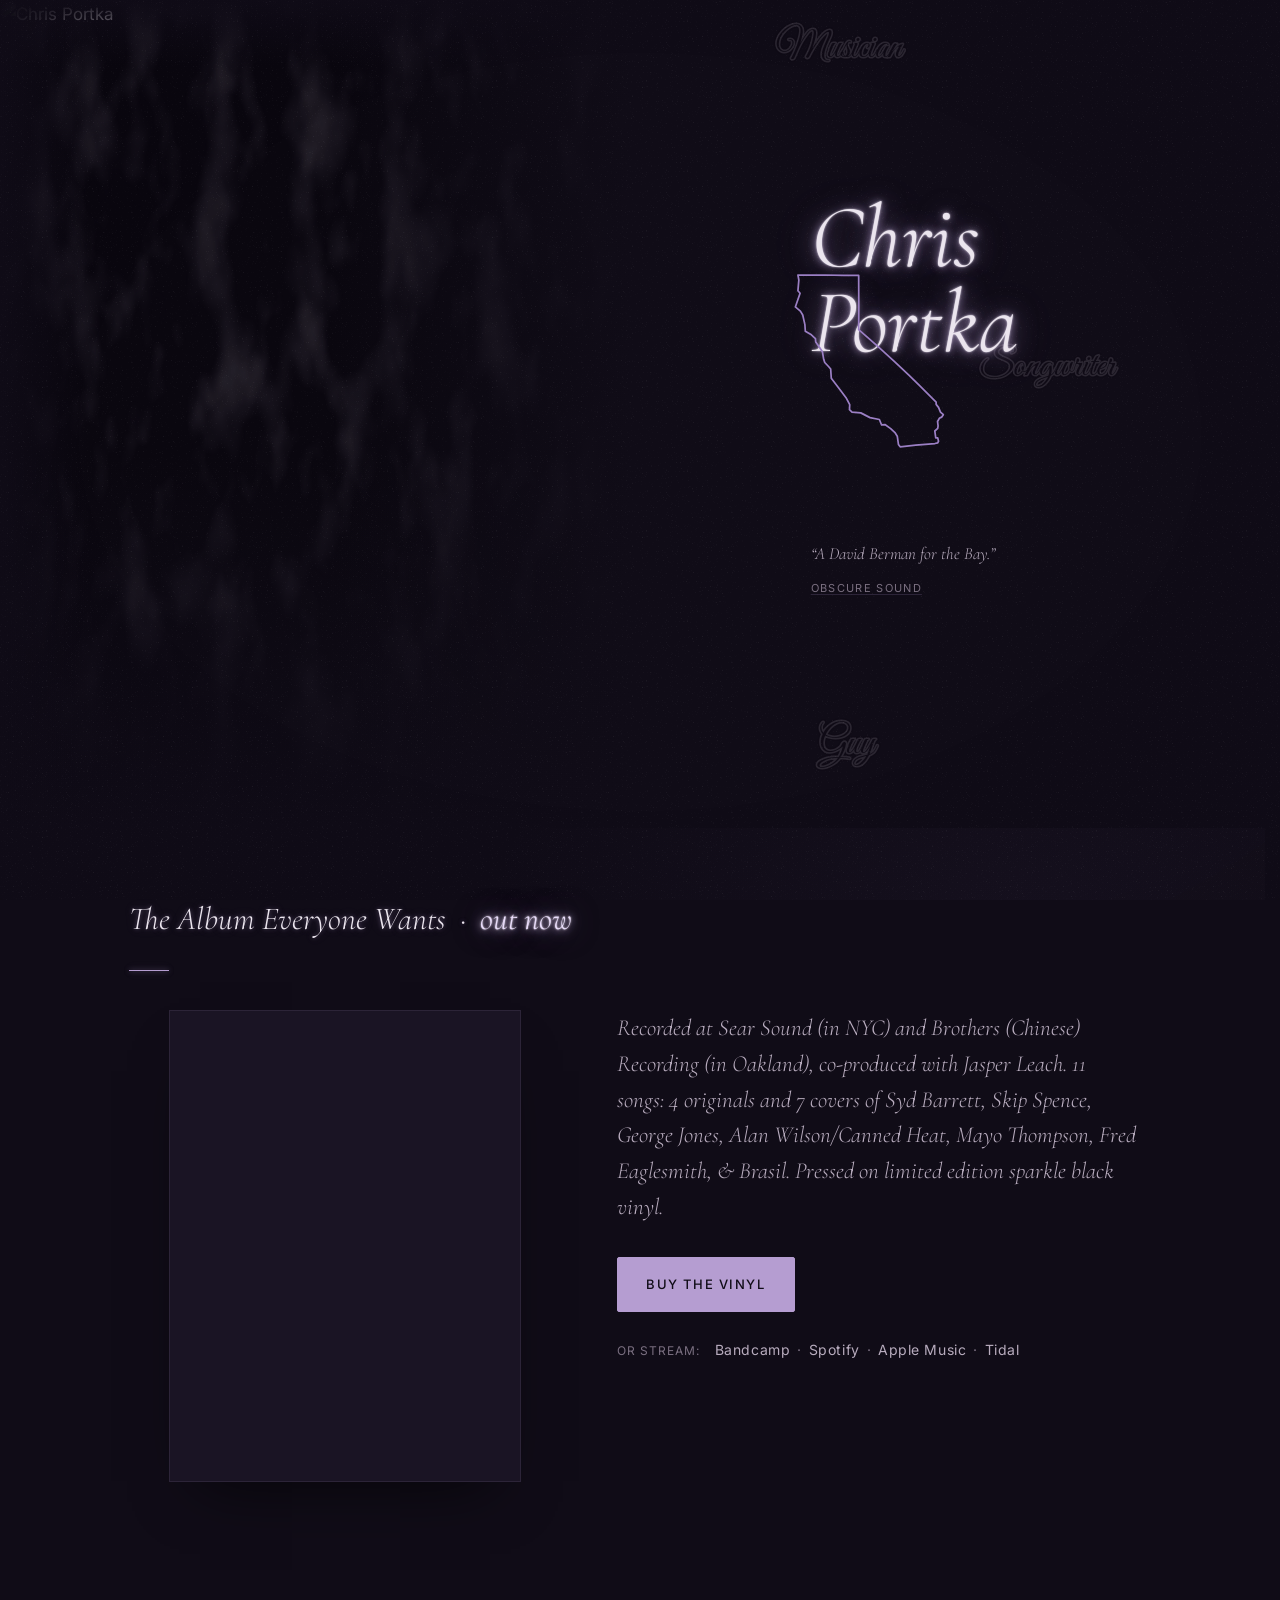
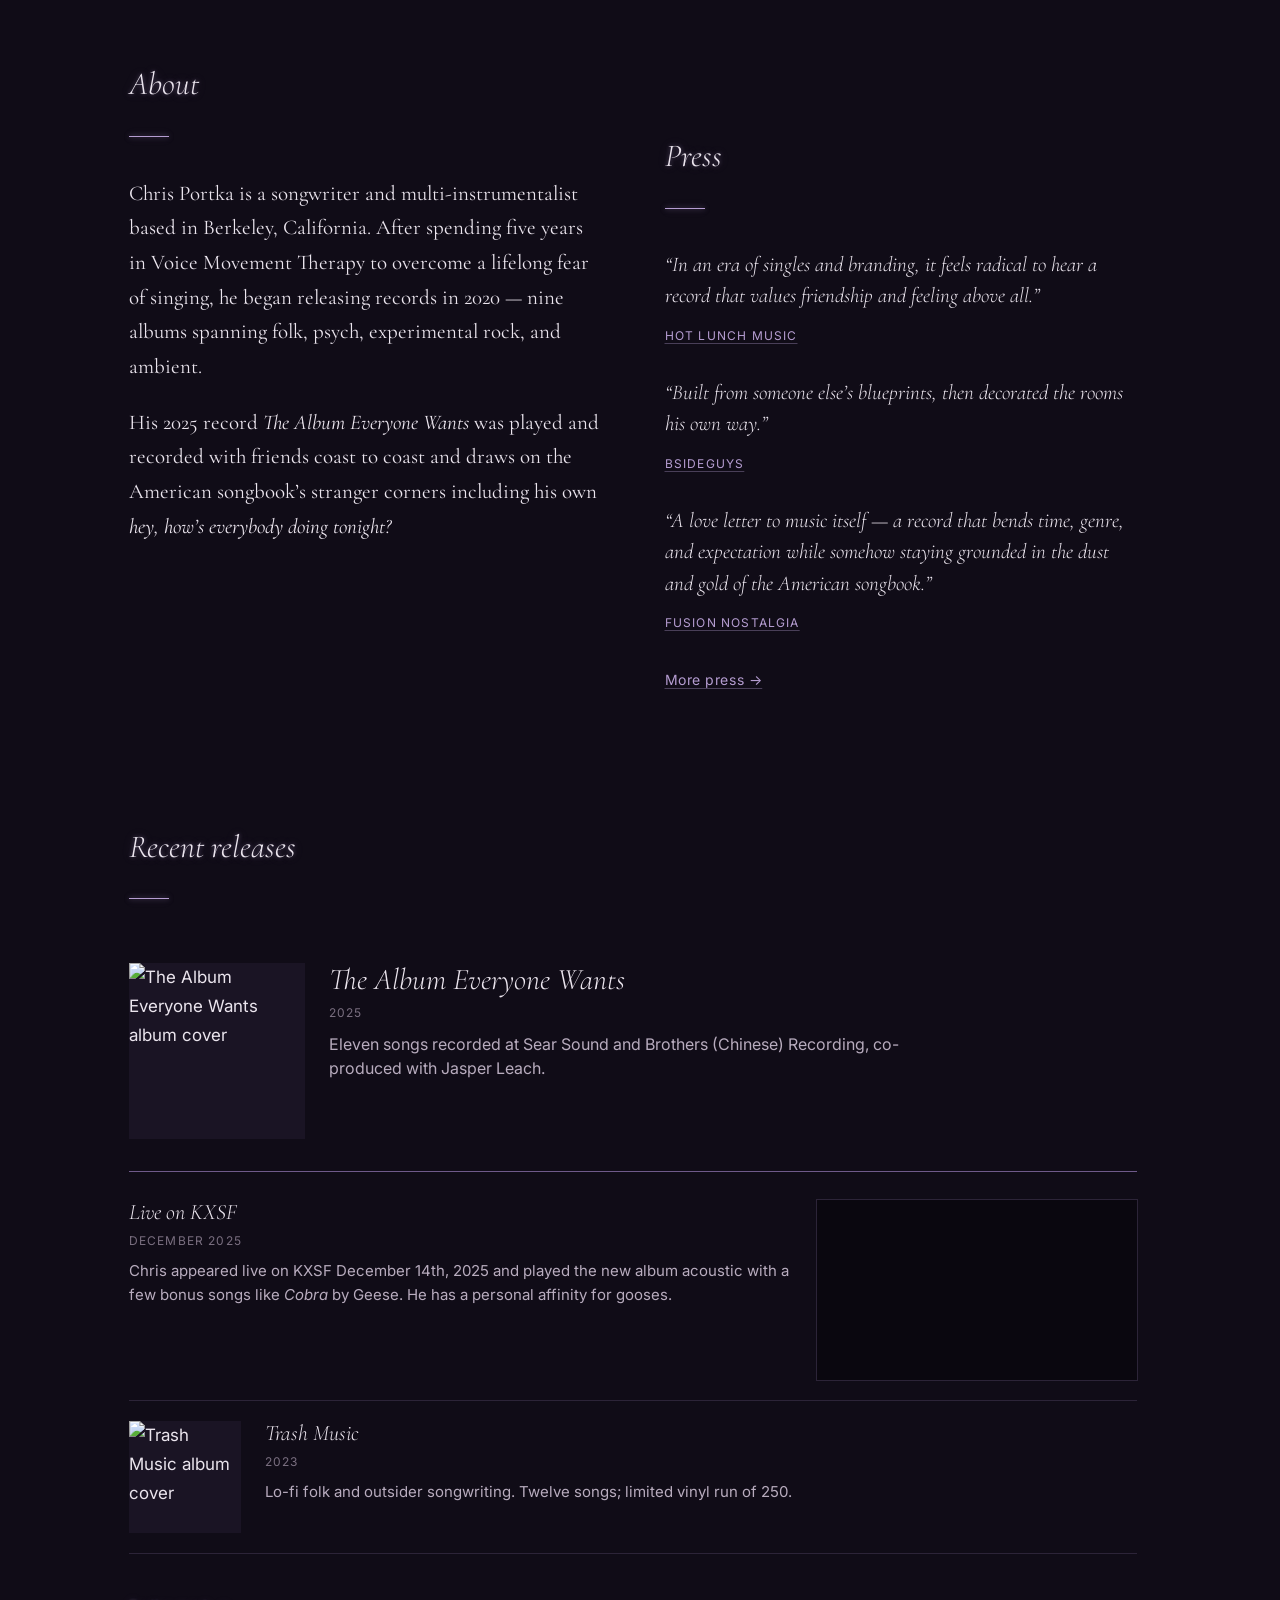
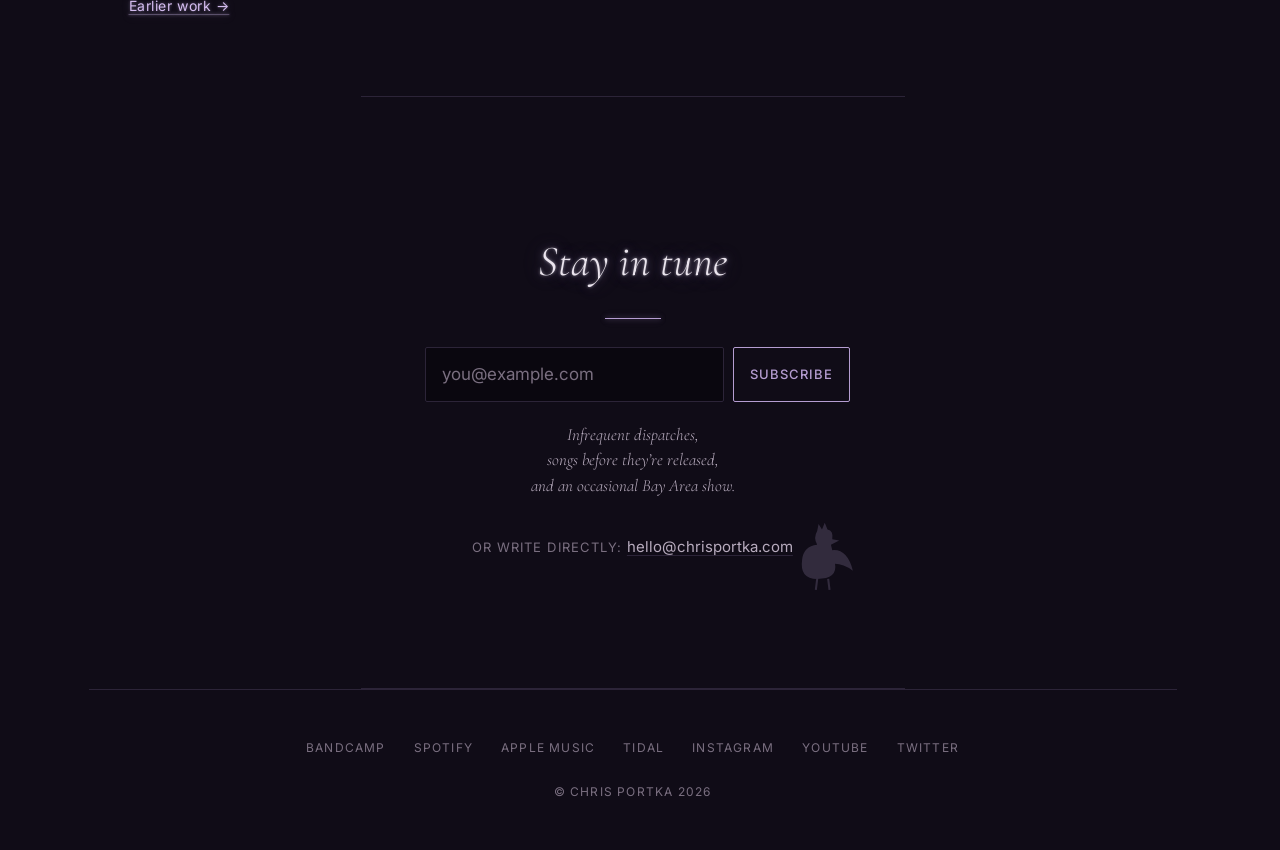
==== commit 5f71984c: "Glitch 404 + error page, five-point California sparks, angular darts (1.7.0) (#34) The 404 is now a " ====
--- a/index.html
+++ b/index.html
@@ -234,13 +234,22 @@
               stroke-linecap="round"
             />
             <!-- sparks that spray off the SE corner (open space) when the tube shorts -->
+            <!-- five geographic short points, each with its own spark
+                 vocabulary and moment in the 7s cycle:
+                 Oregon border (static ticks, up) · Bay Area (the bolt,
+                 west) · Lake Tahoe (crackle pair, east) · LA (shard fan,
+                 southwest) · Tijuana border (needle drips, south) -->
             <g class="cali-sparks" aria-hidden="true">
-              <path class="cali-spark cali-spark--1" d="M236 224 l6 -4 l-2 1 l7 -4"/>
-              <path class="cali-spark cali-spark--2" d="M236 224 l8 -1 l-3 1 l9 0"/>
-              <path class="cali-spark cali-spark--3" d="M236 224 l5 4 l-2 -1 l7 5"/>
-              <path class="cali-spark cali-spark--4" d="M236 224 l3 -7 l-1 3 l3 -7"/>
-              <path class="cali-spark cali-spark--5" d="M236 224 l7 2 l-2 -2 l8 4"/>
-              <path class="cali-bolt" d="M236 224 l9 -3 l-4 4 l13 -2 l-5 5 l15 1"/>
+              <path class="cali-spark cs-or1" d="M50 2 l2 -7 l-1 3 l2 -6"/>
+              <path class="cali-spark cs-or2" d="M62 2 l4 -6 l-2 2 l4 -5"/>
+              <path class="cali-spark cs-bay1" d="M44 124 l-7 -3 l3 1 l-8 -4"/>
+              <path class="cali-bolt cs-baybolt" d="M44 124 l-8 -4 l4 3 l-11 -3 l5 4 l-13 -1"/>
+              <path class="cali-spark cs-th1" d="M103 86 l7 -2 l-3 1 l8 -3"/>
+              <path class="cali-spark cs-th2" d="M103 86 l6 4 l-2 -1 l7 4"/>
+              <path class="cali-spark cs-la1" d="M138 237 l-6 5 l2 -2 l-7 6"/>
+              <path class="cali-spark cs-la2" d="M138 237 l-8 1 l3 0 l-9 2"/>
+              <path class="cali-spark cs-tj1" d="M183 277 l2 7 l-1 -3 l2 7"/>
+              <path class="cali-spark cs-tj2" d="M172 278 l-1 7 l0 -3 l-2 7"/>
             </g>
           </g>
         </svg>
--- a/assets/style.css
+++ b/assets/style.css
@@ -29,6 +29,10 @@
   -webkit-text-size-adjust: 100%;
   font-optical-sizing: auto;
   background: var(--bg);
+  /* reserve the scrollbar lane up front — otherwise the bar appears
+     after first paint and shifts the whole page (the hero California
+     visibly jumps left on some loads) */
+  scrollbar-gutter: stable;
 }
 body {
   margin: 0;
@@ -458,13 +462,16 @@
   top: 0.08em;
   right: -0.02em;
   width: 0.5em;
-  height: 0.075em;
-  border-radius: 0.04em;
-  background: linear-gradient(90deg, rgba(248, 241, 255, 0) 0%, #f8f1ff 45%, #ffffff 100%);
-  box-shadow:
-    0 0 5px rgba(255, 255, 255, 1),
-    0 0 12px rgba(212, 189, 240, 0.9),
-    0 0 22px rgba(181, 157, 209, 0.5);
+  height: 0.11em;
+  /* angular dart: thin jagged tail, hard pointed head — no rounding, so
+     it reads as an electrical splinter, never a water drop. Glow moves
+     from box-shadow to drop-shadow so it follows the clipped shape. */
+  clip-path: polygon(0% 50%, 26% 10%, 74% 32%, 100% 50%, 74% 68%, 26% 90%);
+  background: linear-gradient(90deg, rgba(248, 241, 255, 0) 0%, #f8f1ff 55%, #ffffff 100%);
+  filter:
+    drop-shadow(0 0 3px rgba(255, 255, 255, 0.95))
+    drop-shadow(0 0 8px rgba(212, 189, 240, 0.8))
+    drop-shadow(0 0 15px rgba(181, 157, 209, 0.45));
   opacity: 0;
   transform-origin: left center;
   pointer-events: none;
@@ -698,7 +705,16 @@
 }
 @keyframes cali-neon {
   /* long steady glow */
-  0%, 40% {
+  0%, 23% {
+    stroke: #bfa6e0;
+    filter: drop-shadow(0 0 3px rgba(181, 157, 209, 0.95))
+            drop-shadow(0 0 9px rgba(181, 157, 209, 0.6))
+            drop-shadow(0 0 20px rgba(181, 157, 209, 0.3));
+  }
+  /* small fizz up north — the Oregon-border ticks discharge here */
+  24.5% { stroke: #8a73ad; filter: drop-shadow(0 0 2px rgba(181, 157, 209, 0.4)); }
+  26% { stroke: #d4bdf0; filter: drop-shadow(0 0 4px rgba(212, 189, 240, 0.8)) drop-shadow(0 0 10px rgba(181, 157, 209, 0.5)); }
+  27.5%, 40% {
     stroke: #bfa6e0;
     filter: drop-shadow(0 0 3px rgba(181, 157, 209, 0.95))
             drop-shadow(0 0 9px rgba(181, 157, 209, 0.6))
@@ -734,9 +750,11 @@
             drop-shadow(0 0 20px rgba(181, 157, 209, 0.3));
   }
 }
-/* Sparks off the SE corner, timed to the two flares (49% and 82%). Each
-   is a thin jagged shard (stroke path) that flies out along its own
-   direction and burns out fast — angular, like real electrical sparks. */
+/* Sparks at five geographic short points, each with its own vocabulary
+   and moment: Oregon-border static ticks fizz upward at ~25%; the Bay
+   throws the big bolt west at the 49% flare; LA fans shards southwest
+   right after; Tahoe crackles east at the 82% flicker; the Tijuana
+   border drips needles south just behind it. */
 .cali-spark {
   fill: none;
   stroke: #f6eeff;
@@ -749,7 +767,9 @@
   filter: drop-shadow(0 0 3px rgba(255, 255, 255, 1))
           drop-shadow(0 0 7px rgba(212, 189, 240, 0.9))
           drop-shadow(0 0 14px rgba(181, 157, 209, 0.5));
-  animation: cali-spark-1 7s linear infinite;
+  animation-duration: 7s;
+  animation-timing-function: linear;
+  animation-iteration-count: infinite;
 }
 /* a bigger angular bolt that cracks off the corner at the big flares */
 .cali-bolt {
@@ -763,66 +783,88 @@
   opacity: 0;
   filter: drop-shadow(0 0 3px rgba(255, 255, 255, 1))
           drop-shadow(0 0 9px rgba(181, 157, 209, 0.85));
-  animation: cali-bolt 7s linear infinite;
-}
-@keyframes cali-bolt {
+  animation-duration: 7s;
+  animation-timing-function: linear;
+  animation-iteration-count: infinite;
+}
+/* per-location assignments — each cluster fires at its own moment */
+.cs-or1 { animation-name: cs-or1; stroke-width: 1.5; }
+.cs-or2 { animation-name: cs-or2; stroke-width: 1.5; }
+/* bay pieces are drawn westward, so their coast attach point is the
+   RIGHT edge of their fill-box — scale from there, not the far tip */
+.cs-baybolt { animation-name: cs-baybolt; transform-origin: right center; }
+.cs-bay1 { animation-name: cs-bay1; transform-origin: right center; }
+.cs-th1 { animation-name: cs-th1; stroke-width: 1.6; }
+.cs-th2 { animation-name: cs-th2; stroke-width: 1.6; }
+.cs-la1 { animation-name: cs-la1; }
+.cs-la2 { animation-name: cs-la2; stroke-width: 1.6; }
+.cs-tj1 { animation-name: cs-tj1; stroke-width: 1.5; }
+.cs-tj2 { animation-name: cs-tj2; stroke-width: 1.4; }
+/* Oregon border — static ticks discharging upward on the 25% fizz */
+@keyframes cs-or1 {
+  0%, 24% { opacity: 0; transform: translate(0,0) scale(0.4); }
+  25% { opacity: 1; transform: translate(0,-1px) scale(1); }
+  30% { opacity: 0; transform: translate(1px,-11px) scale(0.4); }
+  100% { opacity: 0; transform: translate(0,0) scale(0.4); }
+}
+@keyframes cs-or2 {
+  0%, 24.5% { opacity: 0; transform: translate(0,0) scale(0.4); }
+  25.5% { opacity: 0.9; transform: translate(0,-1px) scale(0.9); }
+  31% { opacity: 0; transform: translate(3px,-9px) scale(0.4); }
+  100% { opacity: 0; transform: translate(0,0) scale(0.4); }
+}
+/* Bay Area — the big bolt cracks west at the 49% flare, with a shard */
+@keyframes cs-baybolt {
   0%, 48.5% { opacity: 0; transform: scale(0.15); }
   49.3% { opacity: 1; transform: scale(1); }
   50.2% { opacity: 0.1; transform: scale(1.05); }
-  51% { opacity: 0.95; transform: scale(1.25) rotate(6deg); }
+  51% { opacity: 0.95; transform: scale(1.25) rotate(-6deg); }
   53% { opacity: 0; transform: scale(1.1); }
-  81.5% { opacity: 0; transform: scale(0.15); }
-  82.3% { opacity: 0.9; transform: scale(0.95) rotate(-4deg); }
-  84% { opacity: 0; transform: scale(0.85); }
   100% { opacity: 0; transform: scale(0.15); }
 }
-.cali-spark--2 { animation-name: cali-spark-2; }
-.cali-spark--3 { animation-name: cali-spark-3; }
-.cali-spark--4 { animation-name: cali-spark-4; stroke-width: 1.4; }
-.cali-spark--5 { animation-name: cali-spark-5; stroke-width: 1.4; }
-@keyframes cali-spark-1 {
+@keyframes cs-bay1 {
   0%, 48% { opacity: 0; transform: translate(0,0) scale(0.4); }
-  49% { opacity: 1; transform: translate(1px,-1px) scale(1); }
-  54% { opacity: 0; transform: translate(14px,-9px) scale(0.5); }
-  81% { opacity: 0; transform: translate(0,0) scale(0.4); }
-  82% { opacity: 0.9; transform: translate(1px,-1px) scale(0.9); }
-  87% { opacity: 0; transform: translate(11px,-7px) scale(0.45); }
+  49% { opacity: 1; transform: translate(-1px,-1px) scale(1); }
+  54% { opacity: 0; transform: translate(-13px,-6px) scale(0.45); }
   100% { opacity: 0; transform: translate(0,0) scale(0.4); }
 }
-@keyframes cali-spark-2 {
-  0%, 48% { opacity: 0; transform: translate(0,0) scale(0.4); }
-  49% { opacity: 1; transform: translate(2px,0) scale(1); }
-  55% { opacity: 0; transform: translate(16px,-1px) scale(0.5); }
-  81% { opacity: 0; transform: translate(0,0) scale(0.4); }
-  82% { opacity: 0.85; transform: translate(2px,0) scale(0.85); }
-  88% { opacity: 0; transform: translate(12px,-1px) scale(0.45); }
+/* LA — shard fan flies southwest just after the big flare */
+@keyframes cs-la1 {
+  0%, 49% { opacity: 0; transform: translate(0,0) scale(0.4); }
+  50% { opacity: 1; transform: translate(-1px,1px) scale(1); }
+  55.5% { opacity: 0; transform: translate(-10px,10px) scale(0.45); }
   100% { opacity: 0; transform: translate(0,0) scale(0.4); }
 }
-@keyframes cali-spark-3 {
-  0%, 48% { opacity: 0; transform: translate(0,0) scale(0.4); }
-  49.5% { opacity: 1; transform: translate(1px,1px) scale(0.95); }
-  56% { opacity: 0; transform: translate(12px,10px) scale(0.45); }
-  81% { opacity: 0; transform: translate(0,0) scale(0.4); }
-  82.5% { opacity: 0.8; transform: translate(1px,1px) scale(0.8); }
-  89% { opacity: 0; transform: translate(10px,8px) scale(0.4); }
+@keyframes cs-la2 {
+  0%, 49.5% { opacity: 0; transform: translate(0,0) scale(0.4); }
+  50.5% { opacity: 0.9; transform: translate(-2px,0) scale(0.9); }
+  56% { opacity: 0; transform: translate(-14px,3px) scale(0.4); }
   100% { opacity: 0; transform: translate(0,0) scale(0.4); }
 }
-@keyframes cali-spark-4 {
-  0%, 48.5% { opacity: 0; transform: translate(0,0) scale(0.4); }
-  49.5% { opacity: 0.95; transform: translate(0,-2px) scale(0.95); }
-  55% { opacity: 0; transform: translate(4px,-15px) scale(0.4); }
-  81.5% { opacity: 0; transform: translate(0,0) scale(0.4); }
-  82.5% { opacity: 0.85; transform: translate(0,-2px) scale(0.8); }
-  88% { opacity: 0; transform: translate(3px,-11px) scale(0.4); }
+/* Tahoe — crackle pair snaps east at the 82% flicker */
+@keyframes cs-th1 {
+  0%, 81% { opacity: 0; transform: translate(0,0) scale(0.4); }
+  82% { opacity: 1; transform: translate(1px,-1px) scale(1); }
+  87% { opacity: 0; transform: translate(12px,-5px) scale(0.45); }
   100% { opacity: 0; transform: translate(0,0) scale(0.4); }
 }
-@keyframes cali-spark-5 {
-  0%, 49% { opacity: 0; transform: translate(0,0) scale(0.4); }
-  50% { opacity: 0.9; transform: translate(2px,1px) scale(0.9); }
-  56.5% { opacity: 0; transform: translate(15px,5px) scale(0.4); }
-  82% { opacity: 0; transform: translate(0,0) scale(0.4); }
-  83% { opacity: 0.8; transform: translate(2px,1px) scale(0.75); }
-  89.5% { opacity: 0; transform: translate(12px,4px) scale(0.4); }
+@keyframes cs-th2 {
+  0%, 81.5% { opacity: 0; transform: translate(0,0) scale(0.4); }
+  82.5% { opacity: 0.9; transform: translate(1px,1px) scale(0.9); }
+  88% { opacity: 0; transform: translate(10px,7px) scale(0.4); }
+  100% { opacity: 0; transform: translate(0,0) scale(0.4); }
+}
+/* Tijuana border — needle drips fall south right behind Tahoe */
+@keyframes cs-tj1 {
+  0%, 82% { opacity: 0; transform: translate(0,0) scale(0.4); }
+  83% { opacity: 1; transform: translate(0,1px) scale(1); }
+  88.5% { opacity: 0; transform: translate(2px,12px) scale(0.4); }
+  100% { opacity: 0; transform: translate(0,0) scale(0.4); }
+}
+@keyframes cs-tj2 {
+  0%, 82.5% { opacity: 0; transform: translate(0,0) scale(0.4); }
+  83.5% { opacity: 0.85; transform: translate(0,1px) scale(0.9); }
+  89% { opacity: 0; transform: translate(-2px,11px) scale(0.4); }
   100% { opacity: 0; transform: translate(0,0) scale(0.4); }
 }
 /* Floating tagline words — "Musician" / "Songwriter" / "Guy" as three
@@ -1863,6 +1905,190 @@
   font-size: 1.0625rem;
 }
 
+/* ---------- Glitch error scenes (404 + friends) ----------
+   A broken-broadcast take on the neon noir: the big word RGB-splits
+   into two ghost channels whose clip slices jump around, the whole
+   scene tears sideways now and then, a scan band sweeps down over
+   scanlines, and a lore chicken glitches in the corner. Color-ways via
+   CSS vars: the 404 runs electric cyan/magenta ghosts on lavender; the
+   generic error page runs the crimson/amber way (.glitch-scene--crimson,
+   a cousin of the Red Room). */
+.glitch-scene {
+  --gx-a: #d4bdf0;
+  --gx-b: #7df3ff;
+  --gx-c: #ff5fb2;
+  min-height: 86vh;
+  display: flex;
+  flex-direction: column;
+  justify-content: center;
+  align-items: center;
+  text-align: center;
+  position: relative;
+  overflow: hidden;
+}
+.glitch-scene--crimson {
+  --gx-a: #ffb0a6;
+  --gx-b: #ff4438;
+  --gx-c: #ffb02e;
+}
+/* occasional whole-scene tear — steps(1) so it CUTS, never eases */
+.glitch-jolt {
+  animation: glitch-jolt 7s steps(1) infinite;
+}
+@keyframes glitch-jolt {
+  0%, 100% { transform: none; }
+  8% { transform: translateX(-7px) skewX(-4deg); }
+  8.6% { transform: translateX(4px) skewX(2deg); }
+  9.2% { transform: none; }
+  33% { transform: translateX(3px); }
+  33.4% { transform: none; }
+  47% { transform: translateX(9px) skewX(5deg); }
+  47.6% { transform: translateX(-5px) skewX(-2deg); }
+  48.2% { transform: none; }
+  76% { transform: scaleX(1.03) translateX(-4px); }
+  76.6% { transform: none; }
+}
+.glitch-word {
+  position: relative;
+  font-family: var(--serif);
+  font-style: italic;
+  font-weight: 300;
+  font-size: clamp(6rem, 24vw, 15rem);
+  line-height: 0.9;
+  margin: 0 0 1.25rem;
+  color: var(--ink);
+  letter-spacing: -0.01em;
+  text-shadow:
+    0 0 6px rgba(248, 242, 255, 0.8),
+    0 0 24px var(--gx-a),
+    0 0 60px rgba(181, 157, 209, 0.4);
+  animation: glitch-word-flicker 4.2s linear infinite;
+  user-select: none;
+}
+/* the two ghost channels: same text, offset, clipped to jumping slices */
+.glitch-word::before,
+.glitch-word::after {
+  content: attr(data-text);
+  position: absolute;
+  inset: 0;
+  opacity: 0.8;
+  text-shadow: none;
+  pointer-events: none;
+}
+.glitch-word::before { color: var(--gx-b); animation: glitch-slice-a 3.1s steps(1) infinite; }
+.glitch-word::after  { color: var(--gx-c); animation: glitch-slice-b 2.7s steps(1) infinite; }
+@keyframes glitch-slice-a {
+  0%, 100% { clip-path: inset(0 0 92% 0); transform: translate(-6px, -2px); }
+  10% { clip-path: inset(12% 0 74% 0); transform: translate(5px, 1px); }
+  22% { clip-path: inset(38% 0 48% 0); transform: translate(-8px, 0); }
+  34% { clip-path: inset(55% 0 30% 0); transform: translate(7px, 2px); }
+  48% { clip-path: inset(80% 0 6% 0); transform: translate(-5px, -1px); }
+  60% { clip-path: inset(25% 0 62% 0); transform: translate(9px, 0); }
+  74% { clip-path: inset(65% 0 20% 0); transform: translate(-7px, 1px); }
+  88% { clip-path: inset(5% 0 85% 0); transform: translate(6px, -2px); }
+}
+@keyframes glitch-slice-b {
+  0%, 100% { clip-path: inset(85% 0 4% 0); transform: translate(6px, 2px); }
+  13% { clip-path: inset(60% 0 28% 0); transform: translate(-6px, -1px); }
+  27% { clip-path: inset(30% 0 58% 0); transform: translate(8px, 0); }
+  41% { clip-path: inset(8% 0 80% 0); transform: translate(-9px, 2px); }
+  55% { clip-path: inset(48% 0 40% 0); transform: translate(5px, -2px); }
+  69% { clip-path: inset(72% 0 14% 0); transform: translate(-7px, 0); }
+  83% { clip-path: inset(18% 0 70% 0); transform: translate(7px, 1px); }
+}
+@keyframes glitch-word-flicker {
+  0%, 40.5%, 43.5%, 81%, 83.5%, 100% { opacity: 1; }
+  41.5% { opacity: 0.6; }
+  42.5% { opacity: 0.95; }
+  82% { opacity: 0.7; }
+}
+/* scanlines + a sweeping scan band */
+.glitch-scan {
+  position: absolute;
+  inset: 0;
+  pointer-events: none;
+  background: repeating-linear-gradient(
+    to bottom,
+    rgba(255, 255, 255, 0.03) 0 1px,
+    transparent 1px 3px);
+}
+/* the sweep is a fixed-height band moved with transform (GPU-composited)
+   — animating background-position would repaint the whole scene on the
+   main thread every frame */
+.glitch-scan::after {
+  content: "";
+  position: absolute;
+  left: 0;
+  right: 0;
+  top: -200px;
+  height: 200px;
+  background: linear-gradient(
+    to bottom,
+    transparent 0%,
+    rgba(212, 189, 240, 0.05) 44%,
+    rgba(255, 255, 255, 0.1) 50%,
+    rgba(212, 189, 240, 0.05) 56%,
+    transparent 100%);
+  will-change: transform;
+  animation: scan-sweep 5s linear infinite;
+}
+@keyframes scan-sweep {
+  from { transform: translateY(0); }
+  to { transform: translateY(calc(100vh + 400px)); }
+}
+.err-line {
+  font-family: var(--serif);
+  font-style: italic;
+  font-weight: 300;
+  color: var(--ink-soft);
+  margin: 0 0 2.5rem;
+  font-size: 1.25rem;
+}
+.err-back {
+  font-size: 0.8125rem;
+  letter-spacing: 0.1em;
+  text-transform: uppercase;
+  margin: 0;
+}
+/* the lore chicken caught in the broadcast — three stacked copies, the
+   two color channels jumping out of register */
+.glitch-chicken {
+  width: 4.2rem;
+  height: auto;
+  margin-top: 2.75rem;
+  overflow: visible;
+}
+.glitch-chicken .ck { opacity: 0.5; }
+.glitch-chicken .ck-a { fill: var(--gx-b); opacity: 0.45; animation: chick-a 2.9s steps(1) infinite; }
+.glitch-chicken .ck-b { fill: var(--gx-c); opacity: 0.45; animation: chick-b 3.4s steps(1) infinite; }
+.glitch-chicken .ck-core { fill: #b9a6d6; }
+@keyframes chick-a {
+  0%, 100% { transform: translate(-2px, 0); }
+  24% { transform: translate(3px, -1px); }
+  47% { transform: translate(-4px, 1px); }
+  72% { transform: translate(2px, 0); }
+}
+@keyframes chick-b {
+  0%, 100% { transform: translate(2px, 1px); }
+  31% { transform: translate(-3px, 0); }
+  58% { transform: translate(4px, -1px); }
+  79% { transform: translate(-2px, 1px); }
+}
+/* Reduced motion: the global `* { animation: none }` fallback can't
+   reach pseudo-elements, so the glitch ghosts/scan need their own kill
+   switch — and the ghost copies are removed outright (frozen at a
+   random slice they'd just read as misprints). The scene settles to a
+   calm glowing 404. */
+@media (prefers-reduced-motion: reduce) {
+  .glitch-jolt,
+  .glitch-word { animation: none !important; }
+  .glitch-word::before,
+  .glitch-word::after { animation: none !important; content: none; }
+  .glitch-scan { display: none; }
+  .glitch-chicken .ck-a,
+  .glitch-chicken .ck-b { animation: none !important; opacity: 0; }
+}
+
 /* ---------- Reduced motion ---------- */
 @media (prefers-reduced-motion: reduce) {
   * { transition: none !important; animation: none !important; }
